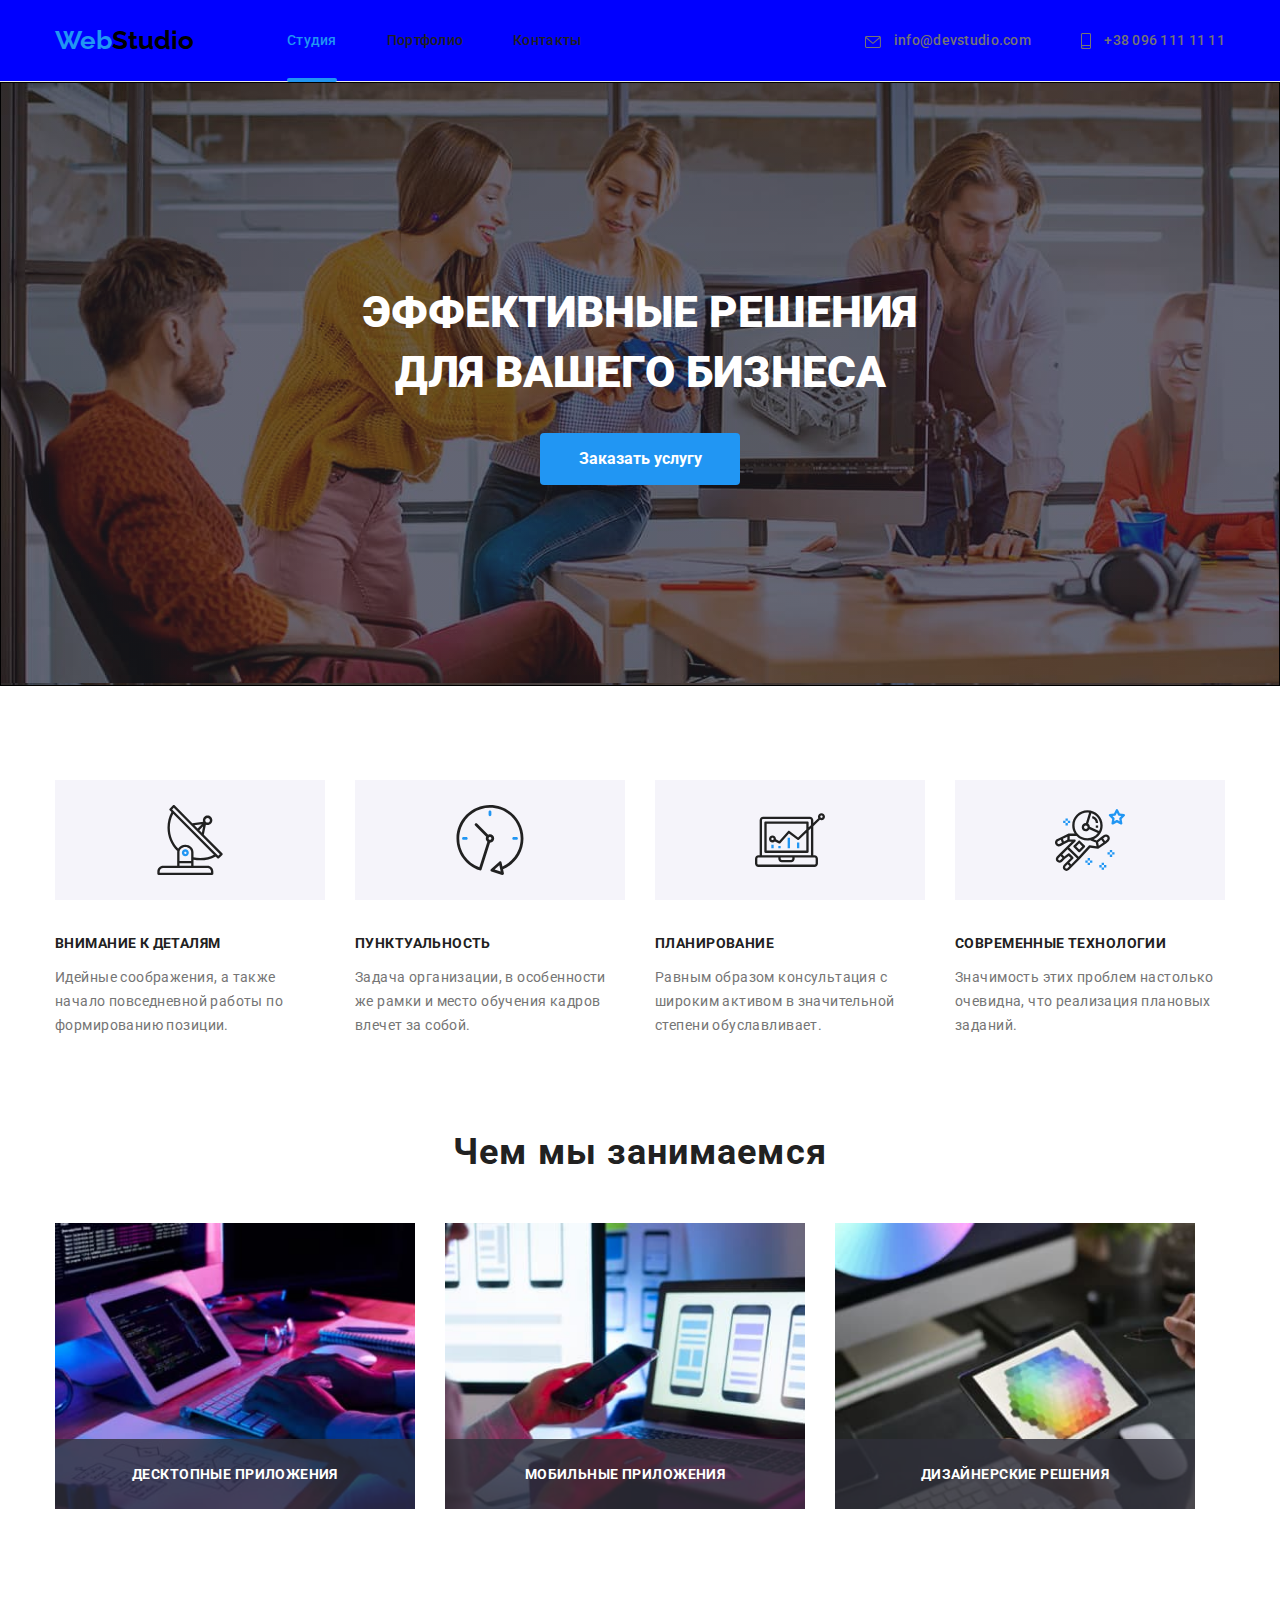
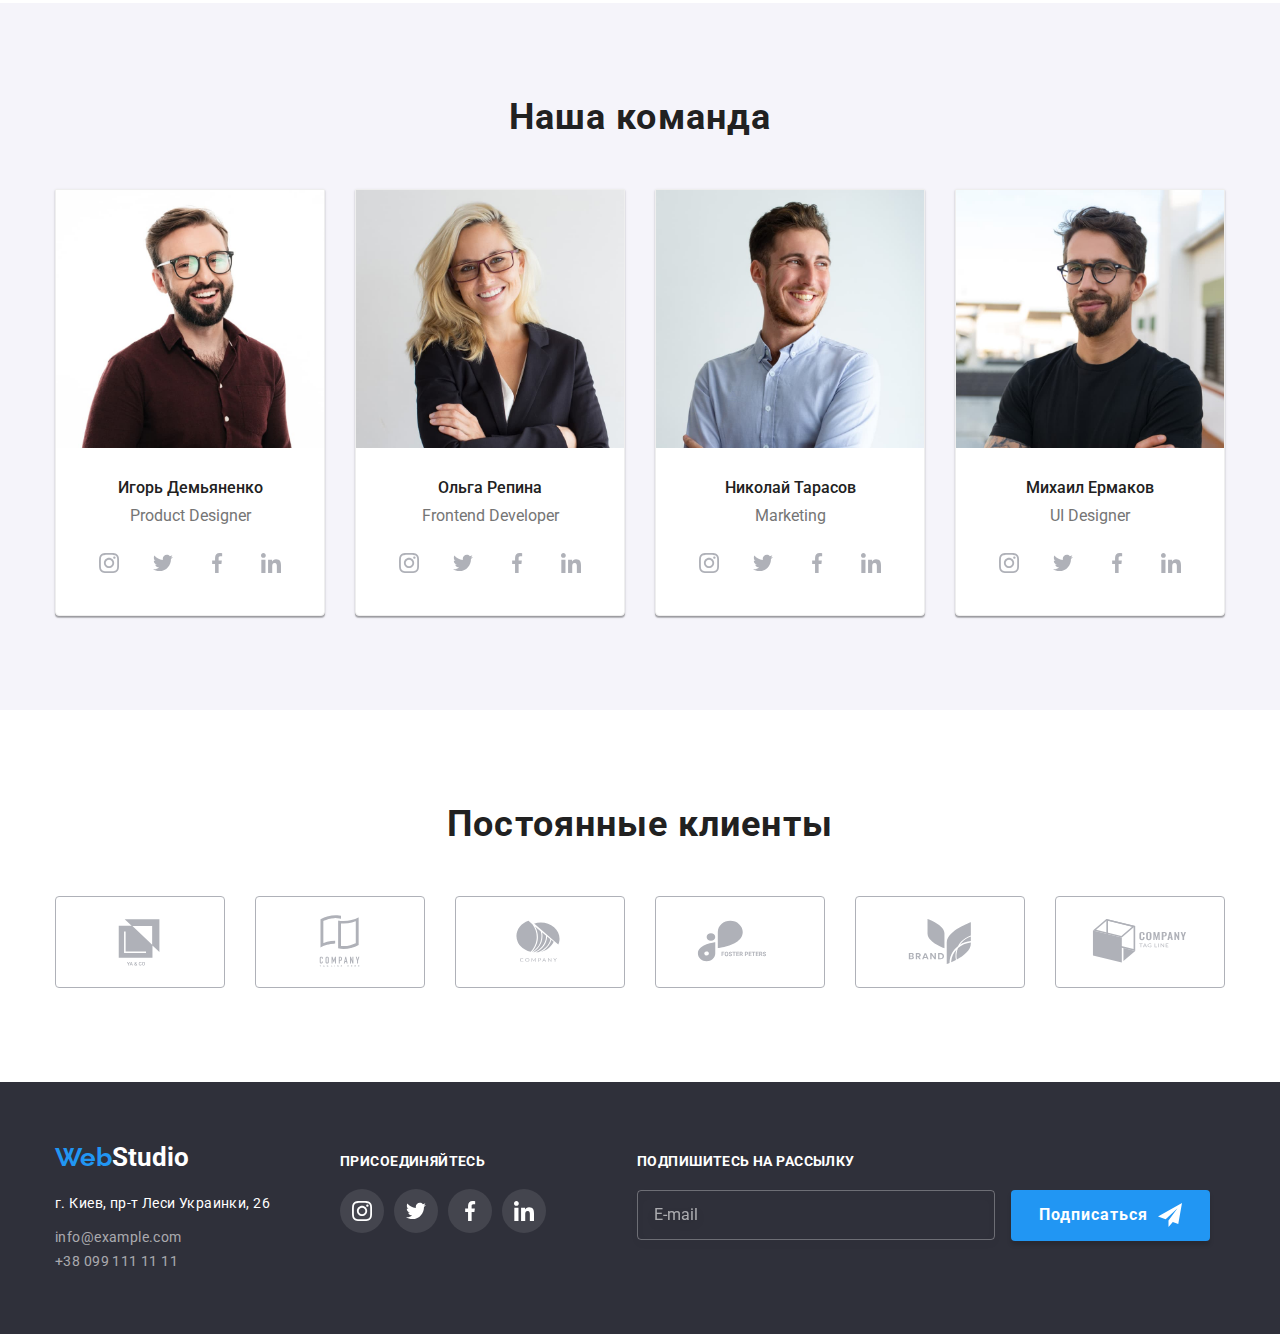
==== index.html @ 4650ae5f "hw7" ====
<!DOCTYPE html>
<html lang="ru">
<head>
    <link rel="stylesheet" href="https://cdnjs.cloudflare.com/ajax/libs/modern-normalize/1.1.0/modern-normalize.min.css"> 
    <meta charset="UTF-8">
    <meta http-equiv="X-UA-Compatible" content="IE=edge">
    <meta name="viewport" content="width=device-width, initial-scale=1.0">
    <title>WebStudio</title>
    <link rel="preconnect" href="https://fonts.googleapis.com">
    <link rel="preconnect" href="https://fonts.gstatic.com" crossorigin>
    <link href="https://fonts.googleapis.com/css2?family=Raleway:wght@700&family=Roboto:wght@400;500;700;900&display=swap"
        rel="stylesheet">
    <link rel="stylesheet" href="./scc/style.css">
    <link rel="stylesheet" href="./css/main.min.css">
</head>

<body class="page">
     

    <!--Company info section-->
  
    <header class="header">
        <div class="container">
            <nav class="header-nav">
        <a href="./" class="site-logo link"><span class="logo-blue link">Web</span>Studio</a>
        <ul class="site-nav list">
            <li class="nav-item"><a href="./index.html" class="site-nav-link link current">Студия</a></li>
            <li class="nav-item"><a href="./portfolio.html" class="site-nav-link link">Портфолио</a></li>
            <li class="nav-item"><a href="" class="site-nav-link link">Контакты</a></li>
        </ul>
        </nav>
        <ul class="contact-nav list">
            <li class="contact-item">
               <a href="mailto:info@devstudio.com" class="contact-nav-item link">
                     <svg class="contact-icon" width="16" height="12">
                        <use href="./image/sprite.svg#icon-envelope"></use>
                     </svg>
            info@devstudio.com
              </a>
            </li>
            <li class="contact-item">
                <a href="+380961111111" class="contact-nav-item link">
                     <svg class="contact-icon" width="10" height="16">
                        <use href="./image/sprite.svg#icon-smartphone"></use>
                     </svg>
                    +38 096 111 11 11</a>
            </li>
        </ul>
        </div>
    </header>
  
   
    <!--Main section-->
<main>
    <!--Hero-->
    <section  class="hero">
        <div class="container">
        <h1  class="hero-title">Эффективные решения<br> для вашего бизнеса</h1>
        <button type="button" class="button" data-modal-open>Заказать услугу</button>
        </div>
    </section>


    <!--Our Benefits-->
    <section class="benefits">
        <div class="container">
        <ul class="benefits-title list"> 
            <li class="list-item">
                <div class="icon-box">
                <svg class="benefits-icon" width="70" height="70">
                    <use href="./image/sprite.svg#icon-antenna"></use>
                </svg>
                </div> 
            <h3 class="benefits-title-list">Внимание к деталям</h3>
            <p class="benefits-content">Идейные соображения, а также начало повседневной работы по формированию позиции.</p>
            </li>
            <li class="list-item">
                <div class="icon-box">
                <svg class="benefits-icon" width="70" height="70">
                    <use href="./image/sprite.svg#icon-clock"></use>
                </svg>
                </div>
            <h3 class="benefits-title-list">Пунктуальность</h3>
            <p class="benefits-content">Задача организации, в особенности же рамки и место обучения кадров влечет за собой.</p>
        </li>
        <li class="list-item">
            <div class="icon-box">
            <svg class="benefits-icon" width="70" height="70">
                <use href="./image/sprite.svg#icon-diagram"></use>
            </svg>
            </div>
            <h3 class="benefits-title-list">Планирование</h3>
            <p class="benefits-content">Равным образом консультация с широким активом в значительной степени обуславливает.</p>
        </li>
        <li class="list-item">
            <div class="icon-box">
            <svg class="benefits-icon" width="70" height="70">
                <use href="./image/sprite.svg#icon-astronaut"></use>
            </svg>
            </div>
            <h3 class="benefits-title-list">Современные технологии</h3>
            <p class="benefits-content">Значимость этих проблем настолько очевидна, что реализация плановых заданий.</p>
        </li>
        </ul>
        </div>
    </section>
    


        <!--What we do-->
        <section class="our-work section">
            <div class="container">
        <h2 class="title">Чем мы занимаемся</h2>
        <ul class="work-image list" >
            <li class="work-item"><img src="./image/box1.jpg" alt="Работа с компьютером" width="370" class="section-title">
            <div class="work-title">
                <p class="work-text">Десктопные приложения</p>
            </div>
            </li>
            <li class="work-item"><img src="./image/box2.jpg" alt="Работа с телефоном" width="370" class="section-title">
            <div class="work-title">
                <p class="work-text">Мобильные приложения</p>
            </div>
            </li>
            <li class="work-item"><img src="./image/box3.jpg" alt="Работа с планшетом" width="370" class="section-title">
            <div class="work-title">
                <p class="work-text">Дизайнерские решения</p>
            </div>
            </li>
        </ul>
        </div>
    </section>

    <!--Our team-->
    <section class="team section">
        <div class="container">
        <h2 class="title">Наша команда</h2>
        <ul class="team list">
            <li class="team-item">
            <img src="./image/team1.jpg" alt="Сотрудник 1" width="270">
            <div class="team-name">
            <h3 class="team-title">Игорь Демьяненко</h3>
            <p class="title-eng" lang="en">Product Designer</p>
            <ul class="team-socials socials-list list">
                <li class="socials-item">
                    <a href="" class="socials-link link">
                        <svg class="socials-icon" width="20" height="20">
                            <use href="./image/sprite.svg#icon-instagram"></use>
                        </svg>
                    </a>
                </li>
                <li class="socials-item">
                    <a href="" class="socials-link link">
                        <svg class="socials-icon" width="20" height="20">
                            <use href="./image/sprite.svg#icon-twitter"></use>
                        </svg>
                    </a>
                </li>
                <li class="socials-item">
                    <a href="" class="socials-link">
                        <svg class="socials-icon" width="20" height="20">
                            <use href="./image/sprite.svg#icon-facebook"></use>
                        </svg>
                    </a>
                </li>
                <li class="socials-item">
                    <a href="" class="socials-link">
                        <svg class="socials-icon" width="20" height="20">
                            <use href="./image/sprite.svg#icon-linkedin"></use>
                        </svg>
                    </a>
                </li>
            </ul>
            </div>
            </li>
            <li class="team-item">
                <img src="./image/team2.jpg" alt="Сотрудник 2" width="270">
                <div class="team-name">
                <h3 class="team-title">Ольга Репина</h3>
                <p class="title-eng" lang="en">Frontend Developer</p>
               <ul class="team-socials socials-list list">
                   <li class="socials-item">
                       <a href="" class="socials-link">
                    <svg class="socials-icon" width="20" height="20">
                        <use href="./image/sprite.svg#icon-instagram"></use>
                    </svg>
                    </a>
                   </li>
                <li class="socials-item">
                    <a href="" class="socials-link">
                        <svg class="socials-icon" width="20" height="20">
                            <use href="./image/sprite.svg#icon-twitter"></use>
                        </svg>
                    </a>
                </li>
                <li class="socials-item">
                    <a href="" class="socials-link">
                        <svg class="socials-icon" width="20" height="20">
                            <use href="./image/sprite.svg#icon-facebook"></use>
                        </svg>
                    </a>
                </li>
                <li class="socials-item">
                    <a href="" class="socials-link">
                        <svg class="socials-icon" width="20" height="20">
                            <use href="./image/sprite.svg#icon-linkedin"></use>
                        </svg>
                    </a>
                </li>
            </ul>
             </div>
            </li>
            <li class="team-item">
                <img src="./image/team3.jpg" alt="Сотрудник 3" width="270">
                <div class="team-name">
                <h3 class="team-title">Николай Тарасов</h3>
                <p class="title-eng" lang="en">Marketing</p>
                <ul class="team-socials socials-list list">
                    <li class="socials-item">
                        <a href="" class="socials-link link">
                            <svg class="socials-icon" width="20" height="20">
                                <use href="./image/sprite.svg#icon-instagram"></use>
                            </svg>
                        </a>
                    </li>
                    <li class="socials-item">
                        <a href="" class="socials-link link">
                            <svg class="socials-icon" width="20" height="20">
                                <use href="./image/sprite.svg#icon-twitter"></use>
                            </svg>
                        </a>
                    </li>
                    <li class="socials-item">
                        <a href="" class="socials-link link">
                            <svg class="socials-icon" width="20" height="20">
                                <use href="./image/sprite.svg#icon-facebook"></use>
                            </svg>
                        </a>
                    </li>
                    <li class="socials-item">
                        <a href="" class="socials-link link">
                            <svg class="socials-icon" width="20" height="20">
                                <use href="./image/sprite.svg#icon-linkedin"></use>
                            </svg>
                        </a>
                    </li>
                </ul>
                </div>
            </li>
            <li class="team-item">
                <img src="./image/team4.jpg" alt="Сотрудник 4" width="270">
                <div class="team-name">
                <h3 class="team-title">Михаил Ермаков</h3>
                <p class="title-eng" lang="en">UI Designer</p>
                <ul class="team-socials socials-list list">
                    <li class="socials-item">
                        <a href="" class="socials-link link">
                            <svg class="socials-icon" width="20" height="20">
                                <use href="./image/sprite.svg#icon-instagram"></use>
                            </svg>
                        </a>
                    </li>
                    <li class="socials-item">
                        <a href="" class="socials-link link">
                            <svg class="socials-icon" width="20" height="20">
                                <use href="./image/sprite.svg#icon-twitter"></use>
                            </svg>
                        </a>
                    </li>
                    <li class="socials-item">
                        <a href="" class="socials-link link">
                            <svg class="socials-icon" width="20" height="20">
                                <use href="./image/sprite.svg#icon-facebook"></use>
                            </svg>
                        </a>
                    </li>
                    <li class="socials-item">
                        <a href="" class="socials-link link">
                            <svg class="socials-icon" width="20" height="20">
                                <use href="./image/sprite.svg#icon-linkedin"></use>
                            </svg>
                        </a>
                    </li>
                </ul>
                </div>
            </li>
        </ul>
        </div>
    </section>
</main>

<!--Our Clients-->
<section class="client section">
<div class="container">
<h2 class="title">Постоянные клиенты</h2>
<ul class="client-list list">
    <li class="client-list-item">
        <a href="" class="client-link link">
            <svg class="client-icon" width="106" height="60">
                <use href="./image/sprite.svg#icon-client1"></use>
            </svg>
        </a>
    </li>
    <li class="client-list-item">
        <a href="" class="client-link link">
            <svg class="client-icon" width="106" height="60">
                <use href="./image/sprite.svg#icon-client2"></use>
            </svg>
        </a>
    </li>
    <li class="client-list-item">
        <a href="" class="client-link link">
            <svg class="client-icon" width="106" height="60">
                <use href="./image/sprite.svg#icon-client3"></use>
            </svg>
        </a>
    </li>
    <li class="client-list-item">
        <a href="" class="client-link link">
            <svg class="client-icon" width="106" height="60">
                <use href="./image/sprite.svg#icon-client4"></use>
            </svg>
        </a>
    </li>
    <li class="client-list-item">
        <a href="" class="client-link link">
            <svg class="client-icon" width="106" height="60">
                <use href="./image/sprite.svg#icon-client5"></use>
            </svg>
        </a>
    </li>
    <li class="client-list-item">
        <a href="" class="client-link link">
            <svg class="client-icon" width="106" height="60">
                <use href="./image/sprite.svg#icon-client6"></use>
            </svg>
        </a>
    </li>

</ul>
</div>
</section>

<!--Footer-->
    <footer class="footer section">
        <!--Company Contacts-->
        <div class="container footer-container">
            <div class="footer-contact">
           <a href="./index.html" class="footer-logo link"><span class="logo-blue">Web</span>Studio</a>
           <address>
                <a href="https://goo.gl/maps/cJGYPFcAXHMfUzg28" target="_blank" rel="noopener noreferrer"
                    class="address-map link">г. Киев, пр-т Леси Украинки, 26</a>
                <ul class="address list">
                    <li class="footer-mail"><a href="mailto:info@example.com"
                            class="address-link-mail link">info@example.com</a>
                    </li>
                    <li class="footer-tel"><a href="+380991111111" class="address-link-tel link">+38 099 111 11 11</a>
                    </li>
                </ul>
            </address>
        </div>
        <div class="footer-socials-box">
            <h2 class="footer-socials-title">присоединяйтесь</h2>
            <ul class="footer-socials  list">
                <li class="footer-socials-item">
                    <a href="" class="footer-socials-link link">
                        <svg class="footer-socials-icon" width="20" height="20">
                            <use href="./image/sprite.svg#icon-instagram"></use>
                        </svg>
                    </a>
                </li>
                <li class="footer-socials-item">
                    <a href="" class="footer-socials-link link">
                        <svg class="footer-socials-icon" width="20" height="20">
                            <use href="./image/sprite.svg#icon-twitter"></use>
                        </svg>
                    </a>
                </li>
                <li class="footer-socials-item">
                    <a href="" class="footer-socials-link link">
                        <svg class="footer-socials-icon" width="20" height="20">
                            <use href="./image/sprite.svg#icon-facebook"></use>
                        </svg>
                    </a>
                </li>
                <li class="footer-socials-item">
                    <a href="" class="footer-socials-link link">
                        <svg class="footer-socials-icon" width="20" height="20">
                            <use href="./image/sprite.svg#icon-linkedin"></use>
                        </svg>
                    </a>
                </li>
            </ul>
            </div>
            <div class="subscribe">
                <label class="subscribe-title" for="name">Подпишитесь на рассылку</label>
                <form class="subscribe-form">
                    <input class="subscribe-input" type="email" name="email" id="name" placeholder="E-mail" />
            
                    <button class="subscribe-button" type="submit">Подписаться
                        <svg class="subscribe-icon" width="24" height="24">
                            <use href="./image/sprite.svg#icon-send"></use>
                        </svg>
                    </button>
                </form>
            </div>
        </div>
    
    </footer>
    <div class="backdrop is-hidden" data-modal>
        <div class="modal">
            <button type="button" class="data-modal-close" data-modal-close>
                <svg class="modal-close-icon" width="18" height="18">
                    <use href="./image/sprite.svg#icon-close-black-1"></use>
                </svg>
            </button>
            <form action="#" class="modal-form">
                <b class="modal-title">Оставьте свои данные, мы вам перезвоним</b>
            
                <div class="modal-form-field">
                    <label for="input-name" class="modal-form-label">Имя</label>
                    <span class="input-wrap">
                        <input type="text" id="input-name" class="modal-form-input" name="modal-name">
                        <svg class="modal-form-icon" width="18" height="18">
                            <use href="./image/sprite.svg#icon-name"></use>
                        </svg>
                    </span>
                </div>
            
                <div class="modal-form-field">
                    <label for="input-name" class="modal-form-label">Телефон</label>
                    <span class="input-wrap">
                        <input type="text" id="input-tel" class="modal-form-input" name="modal-tel">
                        <svg class="modal-form-icon" width="18" height="18">
                            <use href="./image/sprite.svg#icon-tel"></use>
                        </svg>
                    </span>
                </div>
            
                <div class="modal-form-field">
                    <label for="input-name" class="modal-form-label">Почта</label>
                    <span class="input-wrap">
                        <input type="text" id="input-mail" class="modal-form-input" name="modal-mail">
                        <svg class="modal-form-icon" width="18" height="18">
                            <use href="./image/sprite.svg#icon-mail"></use>
                        </svg>
                    </span>
                </div>
            
                <div class="modal-form-field">
                    <label for="comment" class="modal-form-label">Комментарий</label>
                    <textarea name="modal-comment" id="comment" placeholder="Введите текст" class="modal-comment"></textarea>
                </div>
            
                <div class="modal-form-field">
                    <input type="checkbox" id="check" name="policy" class=" visually-hidden checkbox">
                    <label for="check" class="check-label">
                        <span class="check-icon">
                            <svg class="" width="11" height="8">
                                <use href="./image/sprite.svg#icon-check"></use>
                            </svg>
                        </span>Соглашаюсь с рассылкой и принимаю <a href="" class="check-color">Условия договора</a></label>
                </div>
            
                <button type="submit" class="btn form-btn">Отправить</button>
            
            </form>
        </div>
    </div>
<script src="./js/modal.js"></script>
</body>
</html>
---- scc/style.css ----
:root {
  --primary-text-color: #757575;
  --title-text-color: #212121;
  --accent-color: #2196f3;
  --primary-white-color: #ffff;
  --primary-bg-color: #f5f4fa;
}

p,
h1,
h2,
h3,
h4,
h5,
h6 {
  margin-top: 0;
  margin-bottom: 0;
}

ul {
  margin-top: 0;
  margin-bottom: 0;
  padding-left: 0;
}
body {
  font-family: "Roboto", sans-serif;
  color: #dbd1d1;
}

.list {
  padding: 0;
  margin-top: 0;
  margin-bottom: 0;
  list-style: none;
}

.link {
  text-decoration: none;
}

.page {
  color: var(--primary-text-color);
}

.section {
  padding-top: 94px;
  padding-bottom: 94px;
}
.title {
  margin-top: 0;
  margin-bottom: 50px;
  font-weight: 700;
  font-size: 36px;
  line-height: 1, 66;
  text-align: center;
  letter-spacing: 0.03em;
  color: var(--title-text-color);
}
.container {
  margin: 0 auto;
  width: 1200px;
  padding-left: 15px;
  padding-right: 15px;
}
img {
  display: block;
  max-width: 100%;
}
/*-----------Header---------- */
.header {
  background-color: rgba(255, 255, 255, 1);
  border-bottom: 1px solid #ececec;
}

.header .container {
  display: flex;
}

.header-nav {
  display: flex;
  align-items: center;
}

.site-nav {
  display: flex;
}

.site-logo {
  margin-right: 93px;
}

.site-logo {
  color: #000000;
  font-family: Raleway;
  font-weight: 700;
  font-size: 26px;
  line-height: 1.19;
}

.logo-blue {
  color: var(--accent-color);
  font-family: Raleway;
  font-weight: 700;
  font-size: 26px;
  line-height: 1.19;
}

.site-nav-link {
  font-weight: 500;
  font-size: 14px;
  line-height: 1.19;
  letter-spacing: 0.02em;
  display: block;
  padding-top: 32px;
  padding-bottom: 32px;
  color: var(--title-text-color);
  transition: color 250ms cubic-bezier(0.4, 0, 0.2, 1);
}

.site-nav .site-nav-link:hover,
.site-nav .site-nav-link:focus {
  color: var(--accent-color);
}

.nav-item:last-child {
  margin: 0;
}
.nav-item {
  position: relative;
  margin-right: 50px;
}

.current {
  color: var(--accent-color);
}

.nav-item .current::after {
  content: "";
  position: absolute;
  display: flex;
  justify-content: center;
  bottom: -1px;
  left: 0px;
  width: 100%;
  height: 4px;
  background-color: var(--accent-color);
  border-radius: 2px;
}

.contact-item {
  margin-right: 50px;
}
.contact-nav .contact-item:last-child {
  margin: 0;
}
.contact-nav {
  margin-left: auto;
  display: flex;
}
.contact-nav-item {
  display: block;
  padding-top: 32px;
  padding-bottom: 32px;
  margin: 0;
  font-weight: 500;
  font-size: 14px;
  line-height: 1.19;
  letter-spacing: 0.02em;
  color: var(--primary-text-color);
  transition: color 250ms cubic-bezier(0.4, 0, 0.2, 1);
}
.contact-nav :hover,
.contact-nav :focus {
  color: var(--accent-color);
}
.contact-nav {
  display: flex;
  align-items: center;
  transition: color var(--time-aniamtion) var(--cubic-bezier);
}

.contact-nav-item:hover .contact-icon,
.contact-nav-item:focus .contact-icon {
  fill: var(--accent-color);
}
.contact-icon {
  vertical-align: middle;
  margin-right: 10px;
  fill: var(--primary-text-color);
  transition: fill 250ms cubic-bezier(0.4, 0, 0.2, 1);
}

/*-------------------Main--------- */
.hero {
  max-width: 1600px;
  padding-bottom: 200px;
  padding-top: 200px;
  background-repeat: no-repeat;
  background-position: center;
  background: #c4c4c4;
  border: 1px solid #000000;
  margin: auto;
  text-align: center;
  background-image: linear-gradient(
      rgba(47, 48, 58, 0.4),
      rgba(47, 48, 58, 0.4)
    ),
    url("../image/herobackground.jpg");
}

.hero-title {
  margin-bottom: 30px;
  font-weight: 900;
  font-size: 44px;
  text-transform: uppercase;
  line-height: 1.36;
  color: #ffff;
}

/* Modal window */
.backdrop {
  position: fixed;
  top: 0;
  left: 0;
  width: 100vw;
  height: 100vh;
  background-color: rgba(0, 0, 0, 0.2);
}

.backdrop.is-hidden {
  visibility: hidden;
  pointer-events: none;
  opacity: 0;
}

.backdrop.is-hidden .modal {
  transform: scale(0.8) translate(-50%, -50%);
}

.backdrop {
  position: fixed;
  height: 100vh;
  width: 100vw;
  background-color: rgba(23, 26, 36, 0.2);
  top: 0;
  transition: opacity 800ms, visibility 800ms;
}

.modal {
  position: absolute;
  width: 520px;
  min-height: 580px;
  background-color: #ffffff;
  border-radius: 5px;
  left: 50%;
  top: 50%;
  transform: translate(-50%, -50%);
  padding: 40px;
}
.data-modal-close {
  width: 30px;
  height: 30px;
  border: 1px solid rgba(0, 0, 0, 0.1);
  background-color: unset;
  cursor: pointer;
  border-radius: 50%;
  position: absolute;
  right: 8px;
  top: 8px;

  position: absolute;
  right: 8px;
  top: 8px;

  display: flex;
  align-items: center;
  justify-content: center;

  transition: fill 250ms cubic-bezier(0.4, 0, 0.2, 1);
}

.data-modal-close:hover,
.data-modal-close:focus {
  border-color: var(--accent-color);
  outline: none;
}

.modal-close-icon:hover,
.modal-close-icon:focus {
  fill: var(--accent-color);
}

.button {
  align-items: center;
  border: 1px solid transparent;
  text-align: center;
  min-width: 200px;
  padding: 10px 32px;
  border-radius: 4px;
  font-weight: 700;
  font-size: 16px;
  line-height: 1.87;
  background-color: var(--accent-color);
  color: #ffffff;
  transition: background-color 250ms cubic-bezier(0.4, 0, 0.2, 1);
}

.button:hover,
.button:focus {
  background-color: #188ce8;
}

.icon-box {
  width: 100%;
  height: 100%;
  display: flex;
  justify-content: center;
  align-items: center;
  height: 120px;
  width: 270px;
  margin-bottom: 30px;
  background-color: var(--primary-bg-color);
}
.modal-title {
  font-size: 20px;
  text-align: center;
  color: var(--title-text-color);
  display: block;
  margin-bottom: 20px;
}
.backdrop.is-hidden {
  opacity: 0;
  visibility: hidden;
  pointer-events: none;
}

.modal-title {
  font-size: 20px;
  text-align: center;
  color: var(--title-text-color);
  display: block;
  margin-bottom: 20px;
}

.modal-form-field {
  margin-bottom: 15px;
  cursor: pointer;
}

.modal-form-label {
  font-size: 12px;
  color: var(--primary-text-color);
  display: block;
  margin-bottom: 4px;
}

.input-wrap {
  display: flex;
  justify-content: center;
  position: relative;
}

.modal-form-input {
  width: 100%;
  height: 40px;
  border: 1px solid rgba(33, 33, 33, 0.2);
  border-radius: 4px;
  padding-left: 40px;
  cursor: pointer;
}

.modal-form-icon {
  position: absolute;
  left: 12px;
  top: 50%;
  transform: translateY(-50%);
}

.modal-form-input:hover,
.modal-form-input:focus {
  border-color: var(--accent-color);
  outline: none;
}

.modal-form-input:hover + .modal-form-icon,
.modal-form-input:focus + .modal-form-icon {
  fill: var(--accent-color);
}

.modal-comment {
  width: 100%;
  height: 120px;
  border: 1px solid rgba(33, 33, 33, 0.2);
  border-radius: 4px;
  padding-left: 16px;
  padding-top: 12px;
  resize: none;
  cursor: pointer;
}

.modal-comment::placeholder {
  font-size: 12px;
}

.modal-comment:hover,
.modal-comment:focus {
  border-color: var(--accent-color);
  outline: none;
}

.check-label {
  font-size: 14px;
  line-height: 1.71;
  letter-spacing: 0.03em;
  display: flex;
  align-items: center;
}

.check-color {
  margin-left: 5px;
  color: var(--accent-color);
}

.check-icon {
  width: 15px;
  height: 15px;
  border: 2px solid #000000;
  border-radius: 2px;
  margin-right: 5px;
  display: flex;
  justify-content: center;
  align-items: center;
  transition: border-color 250ms cubic-bezier(0.4, 0, 0.2, 1);
}

.checkbox:checked + .check-label > .check-icon {
  background: var(--accent-color);
  border: transparent;
}
/* .checkbox {
  visibility: hidden;
} */
.visually-hidden {
  position: absolute;
  width: 1px;
  height: 1px;
  margin: -1px;
  padding: 0;
  overflow: hidden;
  border: 0;
}
.form-btn {
  font-weight: 400;
  font-size: 16px;
  height: 50px;
  text-align: center;
  letter-spacing: 0.06em;
  cursor: pointer;
  border: 0;
  padding: 10px 55px;
  color: #ffffff;
  background: #188ce8;
  box-shadow: 0px 4px 4px rgba(0, 0, 0, 0.15);
  border-radius: 4px;

  transition: border-color 250ms cubic-bezier(0.4, 0, 0.2, 1);
}

.form-btn {
  margin: 0 auto;
  display: block;
}

.benefits {
  padding-top: 94px;
}
.benefits-title {
  display: flex;
  justify-content: space-between;
  padding-left: 0;
}
.list-item {
  margin-right: 30px;
  width: 270px;
}

.benefits-title-list {
  padding-top: 0;
  margin-bottom: 10px;
  font-weight: bold;
  font-size: 14px;
  line-height: 1.9;
  letter-spacing: 0.03em;
  text-transform: uppercase;
  color: var(--title-text-color);
}

.list-item:last-child {
  margin-right: 0;
}

.benefits-content {
  font-size: 14px;
  line-height: 1.7;
  letter-spacing: 0.03em;
  color: var(--primary-text-color);
}

/*----- Our work------- */
.our-work {
  margin-top: 0;
}
.work-image {
  display: flex;
}
.work-item {
  position: relative;
  width: 370px;
  margin-right: 30px;
}
.work-image .item:last-child {
  margin-right: 0;
}
.work-title {
  position: absolute;
  display: flex;
  justify-content: center;
  align-items: center;
  bottom: 0;
  width: 100%;
  height: 70px;
  background: rgba(47, 48, 58, 0.8);
}

.work-text {
  font-weight: bold;
  font-size: 14px;
  line-height: 16px;
  text-align: center;
  letter-spacing: 0.03em;
  text-transform: uppercase;

  color: #ffffff;
}

/* --------Our Team----------- */
.work-title::after {
  display: flex;
  justify-content: center;
}
.team {
  background-color: #f5f4fa;
}
.team-name {
  padding-top: 30px;
  padding-bottom: 30px;
}
.team-title {
  margin-bottom: 10px;
  text-align: center;
  font-weight: 500;
  font-size: 16px;
  line-height: 1.19;
  color: var(--title-text-color);
}

.title-eng {
  text-align: center;
  margin-bottom: 16px;
}

.team {
  display: flex;
}

.team-item {
  width: 270px;
  margin-right: 30px;
  border: 1px solid #eeeeee;
  background-color: #ffffff;
  border-bottom-left-radius: 4px;
  border-bottom-right-radius: 4px;
  box-shadow: 0px 1px 3px rgba(0, 0, 0, 0.12), 0px 1px 1px rgba(0, 0, 0, 0.14),
    0px 2px 1px rgba(0, 0, 0, 0.2);
}
/* .team .team-item {
  flex-basis: calc(100% / 4-30px);
  margin-right: 30px; */

.team .team-item:last-child {
  margin-right: 0;
}

.socials-item {
  margin-right: 10px;
}
.socials-item:last-child {
  margin-right: 0;
}

.socials-item {
  width: 44px;
  height: 44px;
}
.socials-list {
  display: flex;
  justify-content: center;
}

.socials-link {
  width: 100%;
  height: 100%;
  display: flex;
  align-items: center;
  justify-content: center;
  border-radius: 50%;
  background-color: #ffffff;
  transition: background-color 250ms cubic-bezier(0.4, 0, 0.2, 1);
}
.socials-link:hover,
.socials-link:focus {
  background-color: var(--accent-color);
}
.socials-link:hover .socials-icon,
.socials-link:focus .socials-icon {
  fill: #ffffff;
}
.socials-icon {
  fill: #afb1b8;
  transition: fill 250ms cubic-bezier(0.4, 0, 0.2, 1);
}

/* Our Clients */

.client-list {
  display: flex;
  justify-content: center;
}
.client-list-item {
  border: 1px solid #afb1b8;
  border-radius: 4px;
  width: 170px;
  height: 92px;
  margin-right: 30px;
  transition: border-color 250ms cubic-bezier(0.4, 0, 0.2, 1);
}
.client-link {
  width: 100%;
  height: 100%;
  display: flex;
  align-items: center;
  justify-content: center;
  /* transition: color 250ms cubic-bezier(0.4, 0, 0.2, 1); */
}

.client-list-item:last-child {
  margin-right: 0;
}

.client-icon {
  fill: #afb1b8;
  transition: fill 250ms cubic-bezier(0.4, 0, 0.2, 1);
}
.client-list-item:hover,
.client-list-item:focus {
  border-color: var(--accent-color);
}
.client-link:hover,
.client-link:focus {
  color: var(--title-text-color);
}
.client-link:hover .client-icon,
.client-link:focus .client-icon {
  fill: var(--accent-color);
}

/* Footer */
.footer {
  background-color: #2f303a;
  padding-top: 60px;
  padding-bottom: 60px;
}

.footer-logo {
  display: block;
  margin-bottom: 20px;
  font-weight: bold;
  font-size: 26px;
  line-height: 1.19;
  color: #ffffff;
}
.address-map {
  display: block;
  margin-bottom: 10px;
  font-size: 14px;
  line-height: 1.71;
  font-style: normal;
  color: #ffffff;
  letter-spacing: 0.03em;
}
/* .adrress {
  display: block;
} */

.address-link-mail {
  margin-bottom: 10px;
  font-size: 14px;
  line-height: 1.71;
  font-style: normal;
  color: rgba(255, 255, 255, 0.6);
  transition: color 250ms cubic-bezier(0.4, 0, 0.2, 1);
  letter-spacing: 0.03em;
}
.address-link-tel {
  font-size: 14px;
  line-height: 1.71;
  font-style: normal;
  color: rgba(255, 255, 255, 0.6);
  transition: color 250ms cubic-bezier(0.4, 0, 0.2, 1);
  letter-spacing: 0.03em;
}

.address-link-tel .address-link-mail:hover,
.address-link-tel .adress-link-mail:focus {
  color: var(--accent-color);
}

.footer-container {
  display: flex;
  align-items: baseline;
}

.footer-contact {
  margin-right: 70px;
}
.footer-socials-box {
  margin-right: 91px;
}
.footer-socials-title {
  margin-bottom: 20px;
  font-weight: bold;
  font-size: 14px;
  line-height: 16px;
  letter-spacing: 0.03em;
  text-transform: uppercase;
  color: #ffffff;
}
.footer-socials-item {
  width: 44px;
  height: 44px;
}
.footer-socials-item {
  margin-right: 10px;
}
.footer-socials-item:last-child {
  margin-right: 0;
}
.footer-socials {
  display: flex;
}
.footer-socials-link {
  width: 100%;
  height: 100%;
  display: flex;
  align-items: center;
  justify-content: center;
  border-radius: 50%;
  background-color: rgba(255, 255, 255, 0.1);
  transition: background-color 250ms cubic-bezier(0.4, 0, 0.2, 1);
}
.footer-socials-link:hover,
.footer-socials-link:focus {
  background-color: var(--accent-color);
}
.footer-socials-link:hover .footer-socials-icon,
.footer-socials-link:focus .footer-socials-icon {
  fill: #ffffff;
}
.footer-socials-icon {
  fill: #ffffff;
  transition: fill 250ms cubic-bezier(0.4, 0, 0.2, 1);
}
.subscribe-title {
  font-weight: 700;
  font-size: 14px;
  line-height: 1.14;
  letter-spacing: 0.03em;
  text-transform: uppercase;
  color: #ffffff;
}

.subscribe-form {
  margin-top: 20px;
}

.subscribe-input {
  width: 358px;
  height: 50px;
  color: var(--accent-color);
  border: 1px solid rgba(255, 255, 255, 0.3);
  background-color: transparent;
  filter: drop-shadow(0px 4px 4px rgba(0, 0, 0, 0.15));
  border-radius: 4px;
  padding: 15px 16px;
  margin-right: 12px;
}

.subscribe-input::placeholder {
  font-weight: 400;
  font-size: 16px;
  line-height: 1.25;
  color: rgba(255, 255, 255, 0.6);
}

.subscribe-button {
  background-color: var(--accent-color);
  box-shadow: 0px 4px 4px rgba(0, 0, 0, 0.15);
  border-radius: 4px;
  padding: 10px 28px;
  font-family: "Roboto", sans-serif;
  font-weight: 700;
  font-size: 16px;
  line-height: 1.88;
  text-align: center;
  letter-spacing: 0.06em;
  color: #ffffff;
  cursor: pointer;
  display: inline-flex;
  justify-content: center;
  align-items: center;
  transition: background-color 250ms cubic-bezier(0.4, 0, 0.2, 1);
  border: 0;
}

.subscribe-button:hover,
.subscribe-button:focus {
  background-color: #188ce8;
}

.subscribe-icon {
  margin-left: 10px;
  fill: #ffffff;
}

/* -----Portfolio------ */
.portfolio-container {
  width: 1200px;
  padding-left: 15px;
  padding-right: 15px;
  margin-left: auto;
  margin-right: auto;
}

.button-list {
  display: flex;
  justify-content: center;
  margin-bottom: 50px;
}

.btn-item {
  margin-right: 8px;
}
.btn-item:last-child {
  margin-right: 0;
}
.button-item {
  font-weight: 500;
  font-size: 16px;
  line-height: 1.62;
  border-radius: 4px;

  background-color: #f5f4fa;
  border: 1px solid #eeeeee;
  color: var(--title-text-color);
  cursor: pointer;
  transition: color 250ms cubic-bezier(0.4, 0, 0.2, 1),
    background-color 250ms cubic-bezier(0.4, 0, 0.2, 1),
    box-shadow 250ms cubic-bezier(0.4, 0, 0.2, 1);
}

.button-item:hover,
.button-item:focus {
  color: #ffffff;
  background-color: var(--accent-color);
  box-shadow: 0px 3px 1px rgba(0, 0, 0, 0.1), 0px 1px 2px rgba(0, 0, 0, 0.08),
    0px 2px 2px rgba(0, 0, 0, 0.12);
}

.portfolio {
  margin: 0;
  padding: 0;
  list-style: none;

  display: flex;
  flex-wrap: wrap;
  margin-left: -30px;
  margin-top: -30px;
}

.portfolio-item {
  display: block;
  box-sizing: border-box;
  flex-basis: calc(100% / 3 - 30px);
  margin-left: 30px;
  margin-top: 30px;
}
.cards-thumb {
  position: relative;
  overflow: hidden;
}

.portfolio-link:hover .card-overlay,
.portfolio-link:focus .card-overlay {
  transform: translateY(0%);
}

.card-overlay {
  top: 0;
  left: 0;
  width: 100%;
  height: 100%;
  padding: 63px 24px;
  position: absolute;
  background-color: rgba(33, 150, 243, 0.9);

  font-size: 18px;
  line-height: 1.56;
  letter-spacing: 0.03em;
  color: #ffffff;
  /* overflow: auto; */
  transform: translateY(100%);
  transition: transform 250ms cubic-bezier(0.4, 0, 0.2, 1);
}

.portfolio-link {
  display: block;
  transition: box-shadow 250ms cubic-bezier(0.4, 0, 0.2, 1);
}

.portfolio-card {
  background-color: #ffffff;
  padding-left: 20px;
  padding-right: 20px;
  padding-top: 24px;
  padding-bottom: 24px;
  border-right: 1px solid #eeeeee;
  border-left: 1px solid #eeeeee;
  border-bottom: 1px solid #eeeeee;
}

.portfolio-link:hover,
.portfolio-link:focus {
  box-shadow: 0px 1px 1px rgba(0, 0, 0, 0.12), 0px 4px 4px rgba(0, 0, 0, 0.06),
    1px 4px 6px rgba(0, 0, 0, 0.16);
}

.portfolio-title {
  margin-bottom: 4px;
  font-weight: bold;
  font-size: 18px;
  line-height: 2;
  letter-spacing: 0.06em;
  color: var(--title-text-color);
}

.portfolio-text {
  color: var(--primary-text-color);
}
---- css/main.min.css ----
.header{background-color:blue}
/*# sourceMappingURL=main.min.css.map */
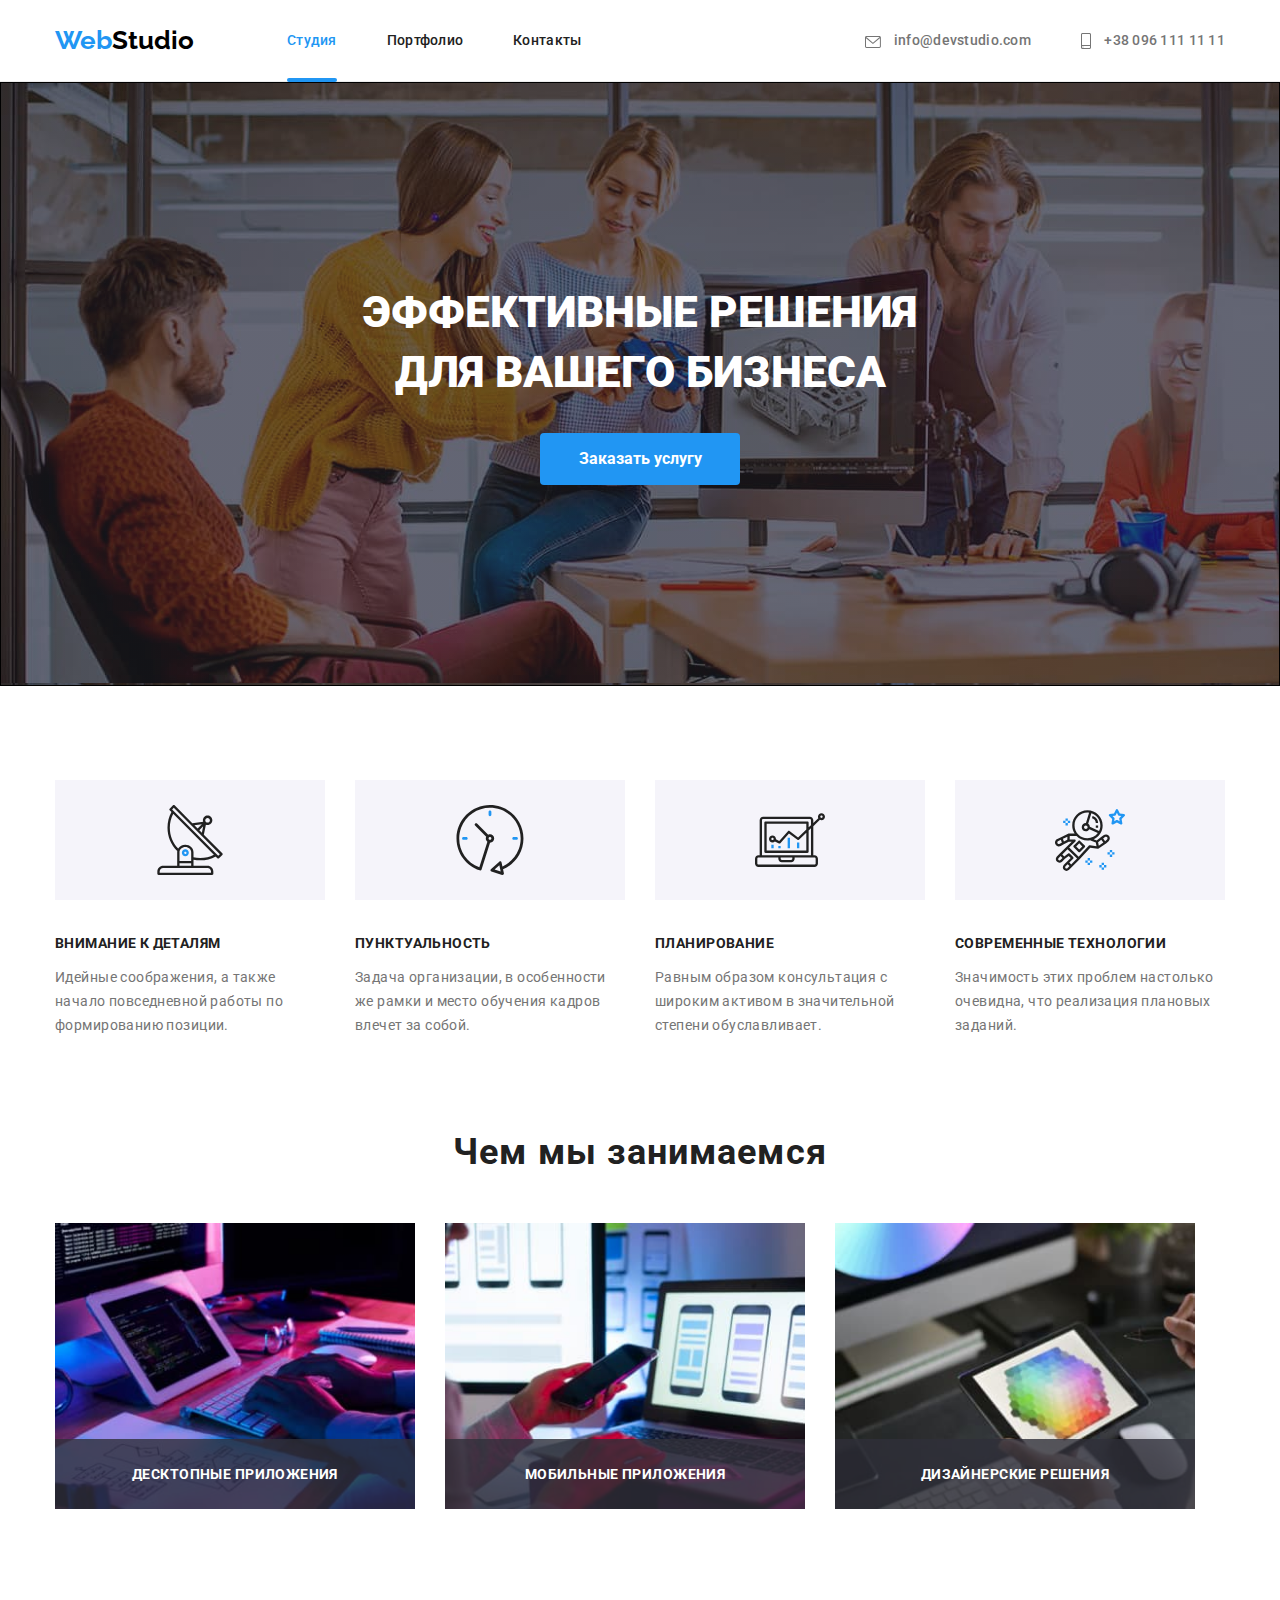
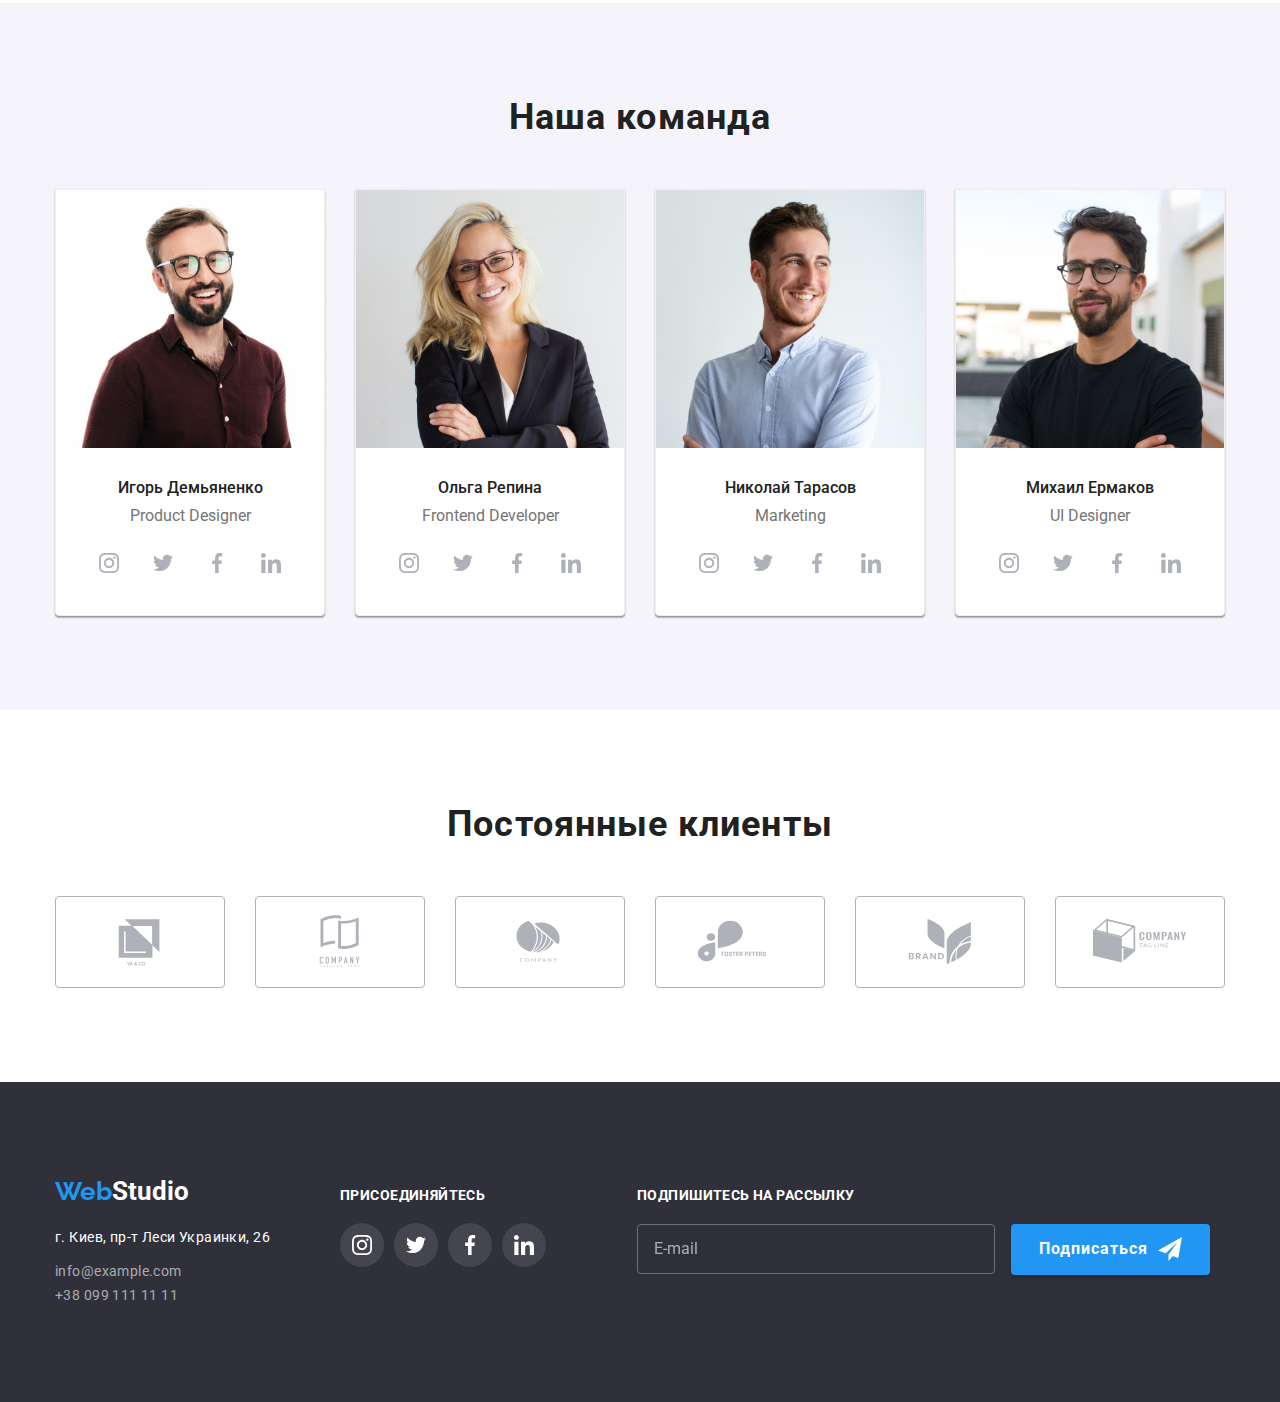
==== commit 759a876e: "hw7" ====
--- a/index.html
+++ b/index.html
@@ -10,7 +10,7 @@
     <link rel="preconnect" href="https://fonts.gstatic.com" crossorigin>
     <link href="https://fonts.googleapis.com/css2?family=Raleway:wght@700&family=Roboto:wght@400;500;700;900&display=swap"
         rel="stylesheet">
-    <link rel="stylesheet" href="./scc/style.css">
+    <link rel="stylesheet" href="./css/style.css">
     <link rel="stylesheet" href="./css/main.min.css">
 </head>
 
--- a/css/style.css
+++ b/css/style.css
@@ -0,0 +1,718 @@
+/*-----------Header---------- */
+
+/*-------------------Main--------- */
+
+/* Modal window */
+.backdrop {
+  position: fixed;
+  top: 0;
+  left: 0;
+  width: 100vw;
+  height: 100vh;
+  background-color: rgba(0, 0, 0, 0.2);
+  transition: opacity 250ms cubic-bezier(0.4, 0, 0.2, 1);
+}
+
+.backdrop.is-hidden {
+  visibility: hidden;
+  pointer-events: none;
+  opacity: 0;
+}
+
+.backdrop.is-hidden .modal {
+  transform: scale(0.8) translate(-50%, -50%);
+}
+
+.modal {
+  position: absolute;
+  width: 520px;
+  min-height: 580px;
+  background-color: #ffffff;
+  border-radius: 5px;
+  left: 50%;
+  top: 50%;
+  transform: translate(-50%, -50%);
+  padding: 40px;
+}
+.data-modal-close {
+  width: 30px;
+  height: 30px;
+  border: 1px solid rgba(0, 0, 0, 0.1);
+  background-color: unset;
+  cursor: pointer;
+  border-radius: 50%;
+  position: absolute;
+  right: 8px;
+  top: 8px;
+
+  position: absolute;
+  right: 8px;
+  top: 8px;
+
+  display: flex;
+  align-items: center;
+  justify-content: center;
+
+  transition: fill 2500ms cubic-bezier(0.4, 0, 0.2, 1);
+}
+
+.data-modal-close:hover,
+.data-modal-close:focus {
+  border-color: var(--accent-color);
+  outline: none;
+}
+
+.modal-close-icon:hover,
+.modal-close-icon:focus {
+  fill: var(--accent-color);
+}
+
+.icon-box {
+  width: 100%;
+  height: 100%;
+  display: flex;
+  justify-content: center;
+  align-items: center;
+  height: 120px;
+  width: 270px;
+  margin-bottom: 30px;
+  background-color: var(--primary-bg-color);
+}
+.modal-title {
+  font-size: 20px;
+  text-align: center;
+  color: var(--title-text-color);
+  display: block;
+  margin-bottom: 20px;
+}
+.backdrop.is-hidden {
+  opacity: 0;
+  visibility: hidden;
+  pointer-events: none;
+}
+
+.modal-title {
+  font-size: 20px;
+  text-align: center;
+  color: var(--title-text-color);
+  display: block;
+  margin-bottom: 20px;
+}
+
+.modal-form-field {
+  margin-bottom: 15px;
+  cursor: pointer;
+}
+
+.modal-form-label {
+  font-size: 12px;
+  color: var(--primary-text-color);
+  display: block;
+  margin-bottom: 4px;
+}
+
+.input-wrap {
+  display: flex;
+  justify-content: center;
+  position: relative;
+}
+
+.modal-form-input {
+  width: 100%;
+  height: 40px;
+  border: 1px solid rgba(33, 33, 33, 0.2);
+  border-radius: 4px;
+  padding-left: 40px;
+  cursor: pointer;
+}
+
+.modal-form-icon {
+  position: absolute;
+  left: 12px;
+  top: 50%;
+  transform: translateY(-50%);
+}
+
+.modal-form-input:hover,
+.modal-form-input:focus {
+  border-color: var(--accent-color);
+  outline: none;
+}
+
+.modal-form-input:hover + .modal-form-icon,
+.modal-form-input:focus + .modal-form-icon {
+  fill: var(--accent-color);
+}
+
+.modal-comment {
+  width: 100%;
+  height: 120px;
+  border: 1px solid rgba(33, 33, 33, 0.2);
+  border-radius: 4px;
+  padding-left: 16px;
+  padding-top: 12px;
+  resize: none;
+  cursor: pointer;
+}
+
+.modal-comment::placeholder {
+  font-size: 12px;
+}
+
+.modal-comment:hover,
+.modal-comment:focus {
+  border-color: var(--accent-color);
+  outline: none;
+}
+
+.check-label {
+  font-size: 14px;
+  line-height: 1.71;
+  letter-spacing: 0.03em;
+  display: flex;
+  align-items: center;
+}
+
+.check-color {
+  margin-left: 5px;
+  color: var(--accent-color);
+}
+
+.check-icon {
+  width: 15px;
+  height: 15px;
+  border: 2px solid #000000;
+  border-radius: 2px;
+  margin-right: 5px;
+  display: flex;
+  justify-content: center;
+  align-items: center;
+  transition: border-color 250ms cubic-bezier(0.4, 0, 0.2, 1);
+}
+
+.checkbox:checked + .check-label > .check-icon {
+  background: var(--accent-color);
+  border: transparent;
+}
+/* .checkbox {
+  visibility: hidden;
+} */
+
+.form-btn {
+  font-weight: 400;
+  font-size: 16px;
+  height: 50px;
+  text-align: center;
+  letter-spacing: 0.06em;
+  cursor: pointer;
+  border: 0;
+  padding: 10px 55px;
+  color: #ffffff;
+  background: #188ce8;
+  box-shadow: 0px 4px 4px rgba(0, 0, 0, 0.15);
+  border-radius: 4px;
+
+  transition: border-color 250ms cubic-bezier(0.4, 0, 0.2, 1);
+}
+
+.form-btn {
+  margin: 0 auto;
+  display: block;
+}
+
+/* Benefits */
+.benefits {
+  padding-top: 94px;
+}
+.benefits-title {
+  display: flex;
+  justify-content: space-between;
+  padding-left: 0;
+}
+.list-item {
+  margin-right: 30px;
+  width: 270px;
+}
+
+.benefits-title-list {
+  padding-top: 0;
+  margin-bottom: 10px;
+  font-weight: bold;
+  font-size: 14px;
+  line-height: 1.9;
+  letter-spacing: 0.03em;
+  text-transform: uppercase;
+  color: var(--title-text-color);
+}
+
+.list-item:last-child {
+  margin-right: 0;
+}
+
+.benefits-content {
+  font-size: 14px;
+  line-height: 1.7;
+  letter-spacing: 0.03em;
+  color: var(--primary-text-color);
+}
+
+/*----- Our work------- */
+.our-work {
+  margin-top: 0;
+}
+.work-image {
+  display: flex;
+}
+.work-item {
+  position: relative;
+  width: 370px;
+  margin-right: 30px;
+}
+.work-image .item:last-child {
+  margin-right: 0;
+}
+.work-title {
+  position: absolute;
+  display: flex;
+  justify-content: center;
+  align-items: center;
+  bottom: 0;
+  width: 100%;
+  height: 70px;
+  background: rgba(47, 48, 58, 0.8);
+}
+
+.work-text {
+  font-weight: bold;
+  font-size: 14px;
+  line-height: 16px;
+  text-align: center;
+  letter-spacing: 0.03em;
+  text-transform: uppercase;
+
+  color: #ffffff;
+}
+
+/* --------Our Team----------- */
+.work-title::after {
+  display: flex;
+  justify-content: center;
+}
+.team {
+  background-color: #f5f4fa;
+}
+.team-name {
+  padding-top: 30px;
+  padding-bottom: 30px;
+}
+.team-title {
+  margin-bottom: 10px;
+  text-align: center;
+  font-weight: 500;
+  font-size: 16px;
+  line-height: 1.19;
+  color: var(--title-text-color);
+}
+
+.title-eng {
+  text-align: center;
+  margin-bottom: 16px;
+}
+
+.team {
+  display: flex;
+}
+
+.team-item {
+  width: 270px;
+  margin-right: 30px;
+  border: 1px solid #eeeeee;
+  background-color: #ffffff;
+  border-bottom-left-radius: 4px;
+  border-bottom-right-radius: 4px;
+  box-shadow: 0px 1px 3px rgba(0, 0, 0, 0.12), 0px 1px 1px rgba(0, 0, 0, 0.14),
+    0px 2px 1px rgba(0, 0, 0, 0.2);
+}
+/* .team .team-item {
+  flex-basis: calc(100% / 4-30px);
+  margin-right: 30px; */
+
+.team .team-item:last-child {
+  margin-right: 0;
+}
+
+.socials-item {
+  margin-right: 10px;
+}
+.socials-item:last-child {
+  margin-right: 0;
+}
+
+.socials-item {
+  width: 44px;
+  height: 44px;
+}
+.socials-list {
+  display: flex;
+  justify-content: center;
+}
+
+.socials-link {
+  width: 100%;
+  height: 100%;
+  display: flex;
+  align-items: center;
+  justify-content: center;
+  border-radius: 50%;
+  background-color: #ffffff;
+  transition: background-color 250ms cubic-bezier(0.4, 0, 0.2, 1);
+}
+.socials-link:hover,
+.socials-link:focus {
+  background-color: var(--accent-color);
+}
+.socials-link:hover .socials-icon,
+.socials-link:focus .socials-icon {
+  fill: #ffffff;
+}
+.socials-icon {
+  fill: #afb1b8;
+  transition: fill 250ms cubic-bezier(0.4, 0, 0.2, 1);
+}
+
+/* Our Clients */
+
+.client-list {
+  display: flex;
+  justify-content: center;
+}
+.client-list-item {
+  border: 1px solid #afb1b8;
+  border-radius: 4px;
+  width: 170px;
+  height: 92px;
+  margin-right: 30px;
+  transition: border-color 250ms cubic-bezier(0.4, 0, 0.2, 1);
+}
+.client-link {
+  width: 100%;
+  height: 100%;
+  display: flex;
+  align-items: center;
+  justify-content: center;
+  /* transition: color 250ms cubic-bezier(0.4, 0, 0.2, 1); */
+}
+
+.client-list-item:last-child {
+  margin-right: 0;
+}
+
+.client-icon {
+  fill: #afb1b8;
+  transition: fill 250ms cubic-bezier(0.4, 0, 0.2, 1);
+}
+.client-list-item:hover,
+.client-list-item:focus {
+  border-color: var(--accent-color);
+}
+.client-link:hover,
+.client-link:focus {
+  color: var(--title-text-color);
+}
+.client-link:hover .client-icon,
+.client-link:focus .client-icon {
+  fill: var(--accent-color);
+}
+
+/* Footer */
+.footer {
+  background-color: #2f303a;
+  padding-top: 60px;
+  padding-bottom: 60px;
+}
+
+.footer-logo {
+  display: block;
+  margin-bottom: 20px;
+  font-weight: bold;
+  font-size: 26px;
+  line-height: 1.19;
+  color: #ffffff;
+}
+.address-map {
+  display: block;
+  margin-bottom: 10px;
+  font-size: 14px;
+  line-height: 1.71;
+  font-style: normal;
+  color: #ffffff;
+  letter-spacing: 0.03em;
+}
+/* .adrress {
+  display: block;
+} */
+
+.address-link-mail {
+  margin-bottom: 10px;
+  font-size: 14px;
+  line-height: 1.71;
+  font-style: normal;
+  color: rgba(255, 255, 255, 0.6);
+  transition: color 250ms cubic-bezier(0.4, 0, 0.2, 1);
+  letter-spacing: 0.03em;
+}
+.address-link-tel {
+  font-size: 14px;
+  line-height: 1.71;
+  font-style: normal;
+  color: rgba(255, 255, 255, 0.6);
+  transition: color 250ms cubic-bezier(0.4, 0, 0.2, 1);
+  letter-spacing: 0.03em;
+}
+
+.address-link-tel .address-link-mail:hover,
+.address-link-tel .adress-link-mail:focus {
+  color: var(--accent-color);
+}
+
+.footer-container {
+  display: flex;
+  align-items: baseline;
+}
+
+.footer-contact {
+  margin-right: 70px;
+}
+.footer-socials-box {
+  margin-right: 91px;
+}
+.footer-socials-title {
+  margin-bottom: 20px;
+  font-weight: bold;
+  font-size: 14px;
+  line-height: 16px;
+  letter-spacing: 0.03em;
+  text-transform: uppercase;
+  color: #ffffff;
+}
+.footer-socials-item {
+  width: 44px;
+  height: 44px;
+}
+.footer-socials-item {
+  margin-right: 10px;
+}
+.footer-socials-item:last-child {
+  margin-right: 0;
+}
+.footer-socials {
+  display: flex;
+}
+.footer-socials-link {
+  width: 100%;
+  height: 100%;
+  display: flex;
+  align-items: center;
+  justify-content: center;
+  border-radius: 50%;
+  background-color: rgba(255, 255, 255, 0.1);
+  transition: background-color 250ms cubic-bezier(0.4, 0, 0.2, 1);
+}
+.footer-socials-link:hover,
+.footer-socials-link:focus {
+  background-color: var(--accent-color);
+}
+.footer-socials-link:hover .footer-socials-icon,
+.footer-socials-link:focus .footer-socials-icon {
+  fill: #ffffff;
+}
+.footer-socials-icon {
+  fill: #ffffff;
+  transition: fill 250ms cubic-bezier(0.4, 0, 0.2, 1);
+}
+.subscribe-title {
+  font-weight: 700;
+  font-size: 14px;
+  line-height: 1.14;
+  letter-spacing: 0.03em;
+  text-transform: uppercase;
+  color: #ffffff;
+}
+
+.subscribe-form {
+  margin-top: 20px;
+}
+
+.subscribe-input {
+  width: 358px;
+  height: 50px;
+  color: var(--accent-color);
+  border: 1px solid rgba(255, 255, 255, 0.3);
+  background-color: transparent;
+  filter: drop-shadow(0px 4px 4px rgba(0, 0, 0, 0.15));
+  border-radius: 4px;
+  padding: 15px 16px;
+  margin-right: 12px;
+}
+
+.subscribe-input::placeholder {
+  font-weight: 400;
+  font-size: 16px;
+  line-height: 1.25;
+  color: rgba(255, 255, 255, 0.6);
+}
+
+.subscribe-button {
+  background-color: var(--accent-color);
+  box-shadow: 0px 4px 4px rgba(0, 0, 0, 0.15);
+  border-radius: 4px;
+  padding: 10px 28px;
+  font-family: "Roboto", sans-serif;
+  font-weight: 700;
+  font-size: 16px;
+  line-height: 1.88;
+  text-align: center;
+  letter-spacing: 0.06em;
+  color: #ffffff;
+  cursor: pointer;
+  display: inline-flex;
+  justify-content: center;
+  align-items: center;
+  transition: background-color 250ms cubic-bezier(0.4, 0, 0.2, 1);
+  border: 0;
+}
+
+.subscribe-button:hover,
+.subscribe-button:focus {
+  background-color: #188ce8;
+}
+
+.subscribe-icon {
+  margin-left: 10px;
+  fill: #ffffff;
+}
+
+/* -----Portfolio------ */
+.portfolio-container {
+  width: 1200px;
+  padding-left: 15px;
+  padding-right: 15px;
+  margin-left: auto;
+  margin-right: auto;
+}
+
+.button-list {
+  display: flex;
+  justify-content: center;
+  margin-bottom: 50px;
+}
+
+.btn-item {
+  margin-right: 8px;
+}
+.btn-item:last-child {
+  margin-right: 0;
+}
+.button-item {
+  font-weight: 500;
+  font-size: 16px;
+  line-height: 1.62;
+  border-radius: 4px;
+
+  background-color: #f5f4fa;
+  border: 1px solid #eeeeee;
+  color: var(--title-text-color);
+  cursor: pointer;
+  transition: color 250ms cubic-bezier(0.4, 0, 0.2, 1),
+    background-color 250ms cubic-bezier(0.4, 0, 0.2, 1),
+    box-shadow 250ms cubic-bezier(0.4, 0, 0.2, 1);
+}
+
+.button-item:hover,
+.button-item:focus {
+  color: #ffffff;
+  background-color: var(--accent-color);
+  box-shadow: 0px 3px 1px rgba(0, 0, 0, 0.1), 0px 1px 2px rgba(0, 0, 0, 0.08),
+    0px 2px 2px rgba(0, 0, 0, 0.12);
+}
+
+.portfolio {
+  margin: 0;
+  padding: 0;
+  list-style: none;
+
+  display: flex;
+  flex-wrap: wrap;
+  margin-left: -30px;
+  margin-top: -30px;
+}
+
+.portfolio-item {
+  display: block;
+  box-sizing: border-box;
+  flex-basis: calc(100% / 3 - 30px);
+  margin-left: 30px;
+  margin-top: 30px;
+}
+.cards-thumb {
+  position: relative;
+  overflow: hidden;
+}
+
+.portfolio-link:hover .card-overlay,
+.portfolio-link:focus .card-overlay {
+  transform: translateY(0%);
+}
+
+.card-overlay {
+  top: 0;
+  left: 0;
+  width: 100%;
+  height: 100%;
+  padding: 63px 24px;
+  position: absolute;
+  background-color: rgba(33, 150, 243, 0.9);
+
+  font-size: 18px;
+  line-height: 1.56;
+  letter-spacing: 0.03em;
+  color: #ffffff;
+  /* overflow: auto; */
+  transform: translateY(100%);
+  transition: transform 250ms cubic-bezier(0.4, 0, 0.2, 1);
+}
+
+.portfolio-link {
+  display: block;
+  transition: box-shadow 250ms cubic-bezier(0.4, 0, 0.2, 1);
+}
+
+.portfolio-card {
+  background-color: #ffffff;
+  padding-left: 20px;
+  padding-right: 20px;
+  padding-top: 24px;
+  padding-bottom: 24px;
+  border-right: 1px solid #eeeeee;
+  border-left: 1px solid #eeeeee;
+  border-bottom: 1px solid #eeeeee;
+}
+
+.portfolio-link:hover,
+.portfolio-link:focus {
+  box-shadow: 0px 1px 1px rgba(0, 0, 0, 0.12), 0px 4px 4px rgba(0, 0, 0, 0.06),
+    1px 4px 6px rgba(0, 0, 0, 0.16);
+}
+
+.portfolio-title {
+  margin-bottom: 4px;
+  font-weight: bold;
+  font-size: 18px;
+  line-height: 2;
+  letter-spacing: 0.06em;
+  color: var(--title-text-color);
+}
+
+.portfolio-text {
+  color: var(--primary-text-color);
+}
--- a/css/main.min.css
+++ b/css/main.min.css
@@ -1,2 +1,2 @@
-.header{background-color:blue}
+:root{--primary-text-color: #757575;--title-text-color: #212121;--accent-color: #2196f3;--primary-white-color: #ffff;--primary-bg-color: #f5f4fa}p,h1,h2,h3,h4,h5,h6{margin-top:0;margin-bottom:0}ul{margin-top:0;margin-bottom:0;padding-left:0}body{font-family:"Roboto", sans-serif;color:#dbd1d1}.list{padding:0;margin-top:0;margin-bottom:0;list-style:none}.link{text-decoration:none}.page{color:var(--primary-text-color)}img{display:block;max-width:100%}.visually-hidden{position:absolute;width:1px;height:1px;margin:-1px;padding:0;overflow:hidden;border:0;clip:rect(0 0 0 0)}.container{margin:0 auto;width:1200px;padding-left:15px;padding-right:15px}.button{align-items:center;border:1px solid transparent;text-align:center;min-width:200px;padding:10px 32px;border-radius:4px;font-weight:700;font-size:16px;line-height:1.87;background-color:var(--accent-color);color:#ffffff;transition:background-color 250ms cubic-bezier(0.4, 0, 0.2, 1)}.button:hover,.button:focus{background-color:#188ce8}.section{padding-top:94px;padding-bottom:94px}.title{margin-top:0;margin-bottom:50px;font-weight:700;font-size:36px;line-height:1, 66;text-align:center;letter-spacing:0.03em;color:var(--title-text-color)}.header{background-color:#fff;border-bottom:1px solid #ececec}.header .container{display:flex}.header-nav{display:flex;align-items:center}.site-nav{display:flex}.site-logo{margin-right:93px}.site-logo{color:#000000;font-family:Raleway;font-weight:700;font-size:26px;line-height:1.19}.logo-blue{color:var(--accent-color);font-family:Raleway;font-weight:700;font-size:26px;line-height:1.19}.site-nav-link{font-weight:500;font-size:14px;line-height:1.19;letter-spacing:0.02em;display:block;padding-top:32px;padding-bottom:32px;color:var(--title-text-color);transition:color 250ms cubic-bezier(0.4, 0, 0.2, 1)}.site-nav .site-nav-link:hover,.site-nav .site-nav-link:focus{color:var(--accent-color)}.nav-item:last-child{margin:0}.nav-item{position:relative;margin-right:50px}.current{color:var(--accent-color)}.nav-item .current::after{content:"";position:absolute;display:flex;justify-content:center;bottom:-1px;left:0px;width:100%;height:4px;background-color:var(--accent-color);border-radius:2px}.contact-item{margin-right:50px}.contact-nav .contact-item:last-child{margin:0}.contact-nav{margin-left:auto;display:flex}.contact-nav-item{display:block;padding-top:32px;padding-bottom:32px;margin:0;font-weight:500;font-size:14px;line-height:1.19;letter-spacing:0.02em;color:var(--primary-text-color);transition:color 250ms cubic-bezier(0.4, 0, 0.2, 1)}.contact-nav :hover,.contact-nav :focus{color:var(--accent-color)}.contact-nav{display:flex;align-items:center;transition:color var(--time-aniamtion) var(--cubic-bezier)}.contact-nav-item:hover .contact-icon,.contact-nav-item:focus .contact-icon{fill:var(--accent-color)}.contact-icon{vertical-align:middle;margin-right:10px;fill:var(--primary-text-color);transition:fill 250ms cubic-bezier(0.4, 0, 0.2, 1)}.hero{max-width:1600px;padding-bottom:200px;padding-top:200px;background-repeat:no-repeat;background-position:center;background:#c4c4c4;border:1px solid #000000;margin:auto;text-align:center;background-image:linear-gradient(rgba(47,48,58,0.4), rgba(47,48,58,0.4)),url("../image/herobackground.jpg")}.hero-title{margin-bottom:30px;font-weight:900;font-size:44px;text-transform:uppercase;line-height:1.36;color:#ffff}
 /*# sourceMappingURL=main.min.css.map */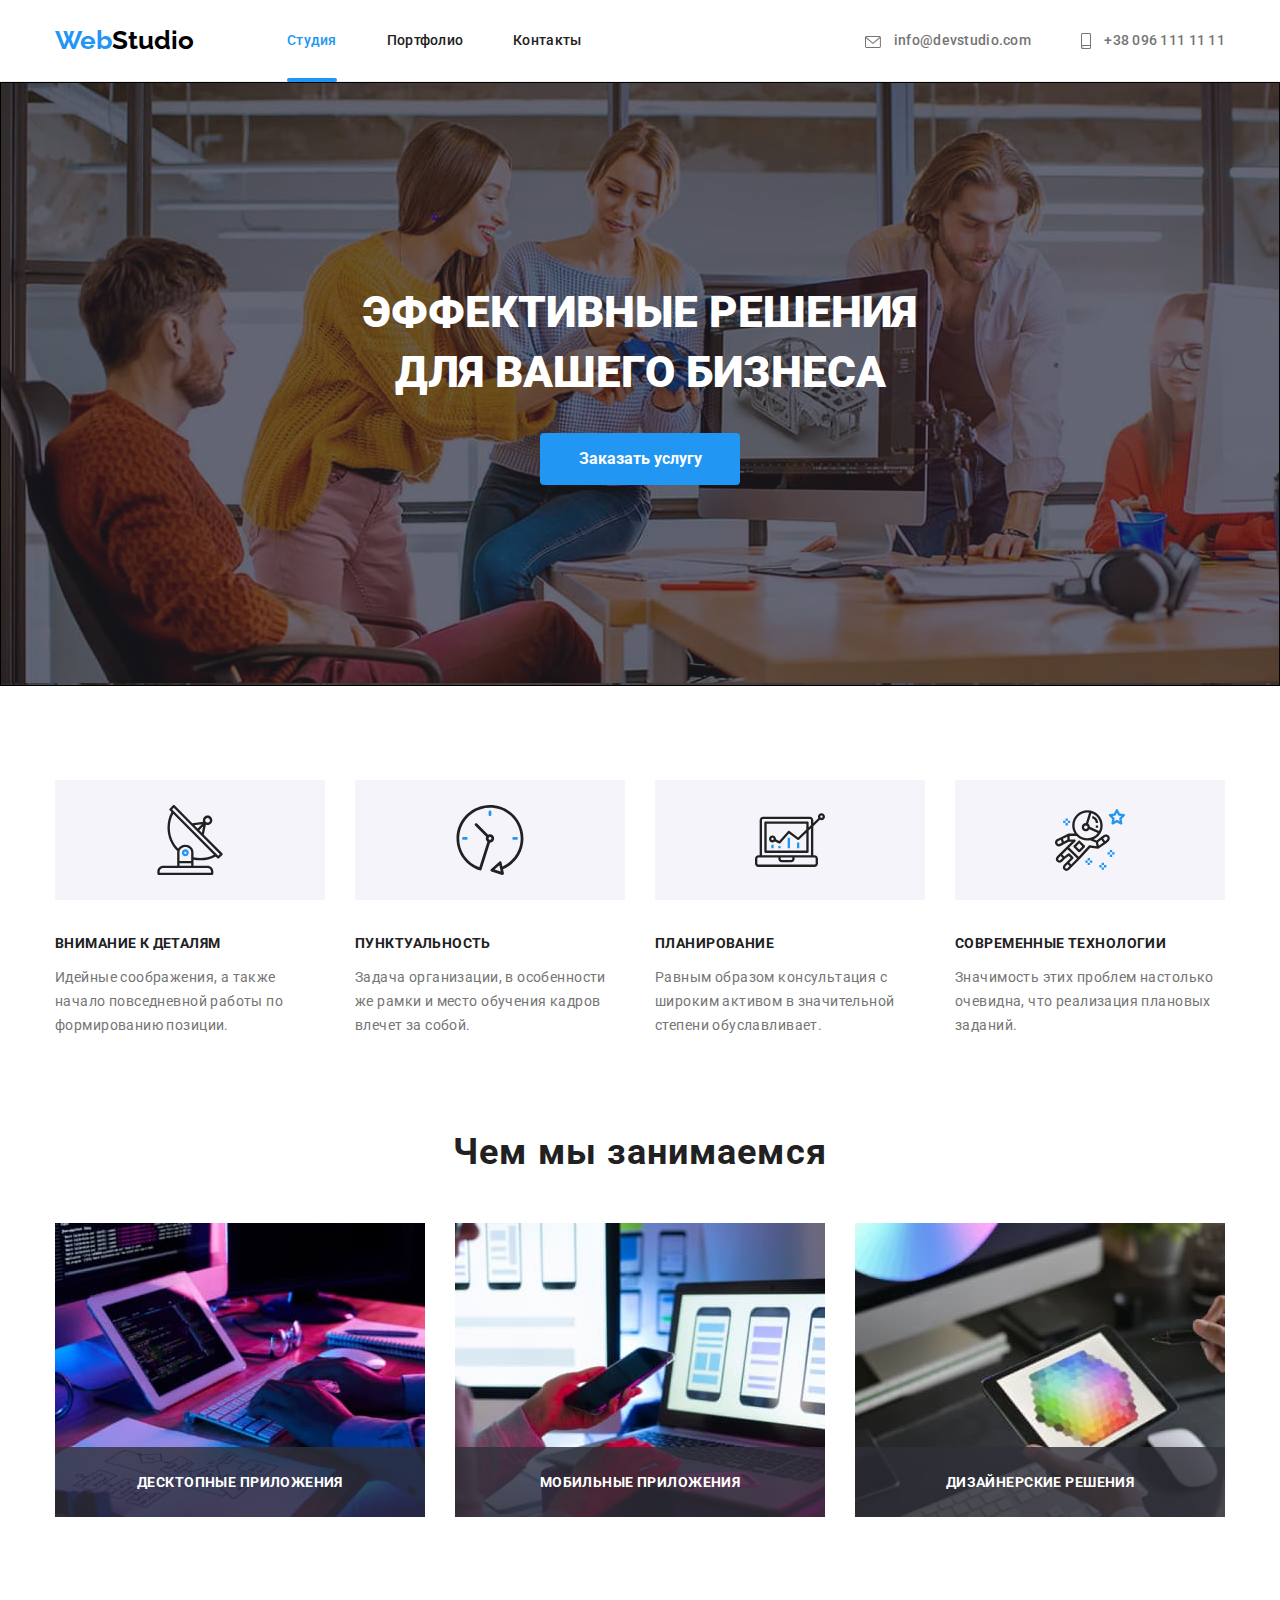
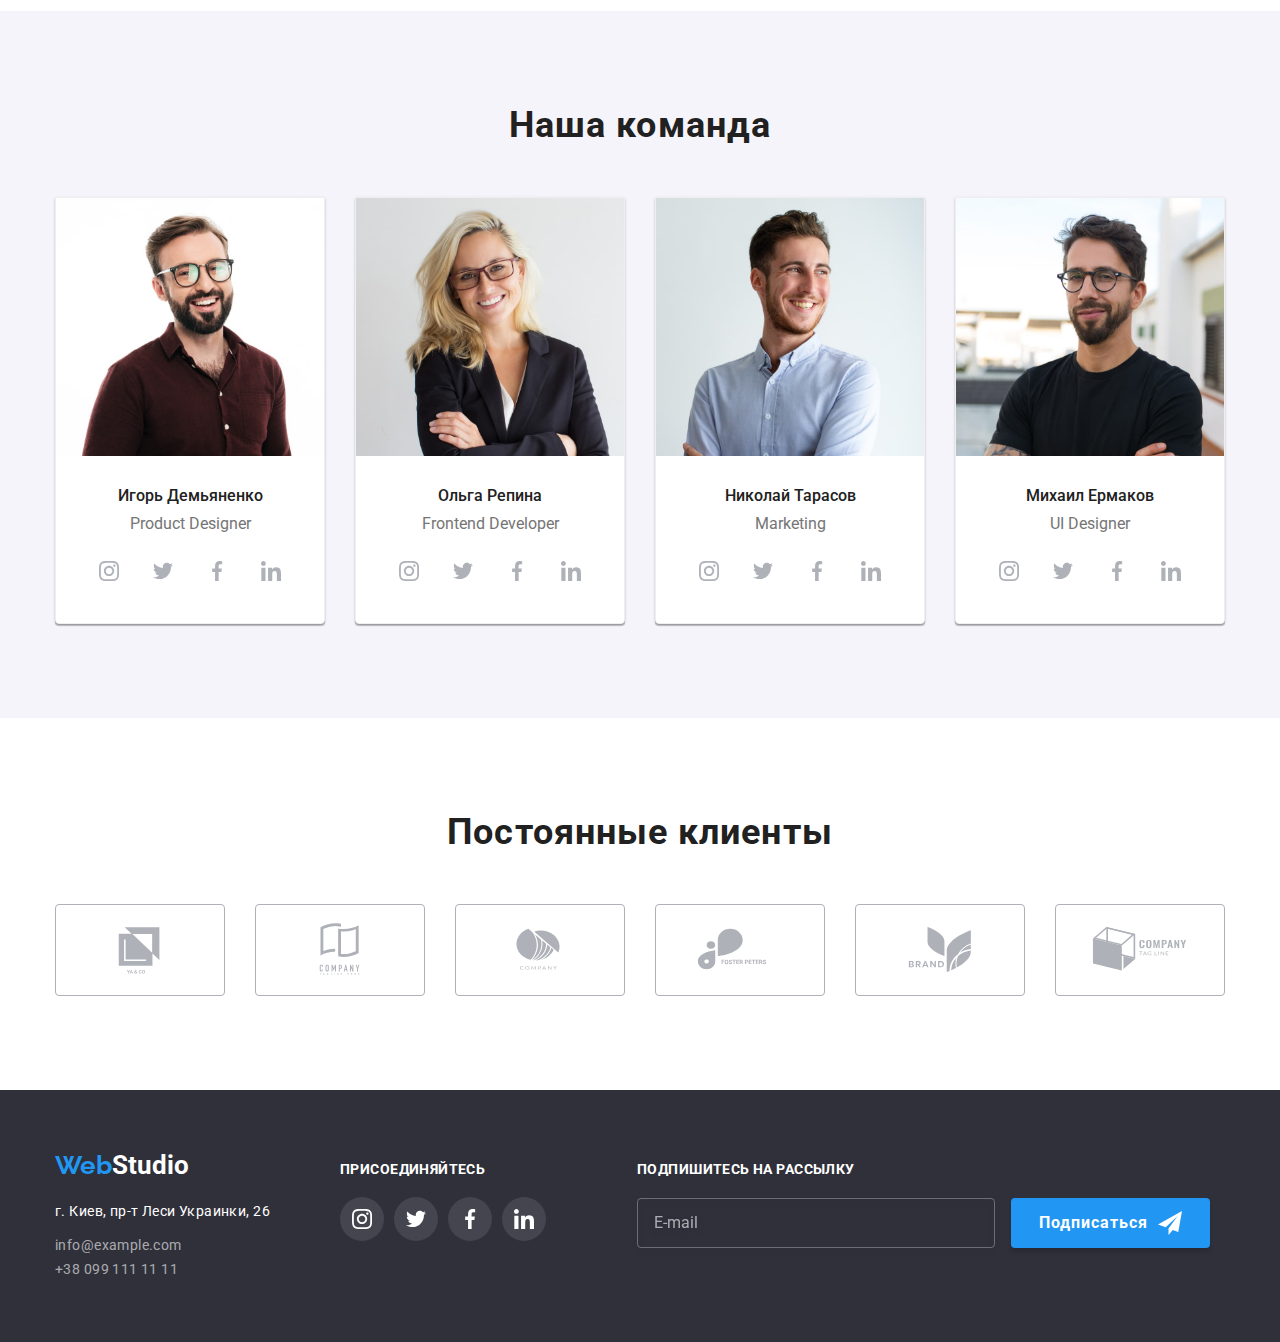
==== commit f31fd698: "hw7" ====
--- a/index.html
+++ b/index.html
@@ -407,6 +407,8 @@
         </div>
     
     </footer>
+
+    <!--modal window-->
     <div class="backdrop is-hidden" data-modal>
         <div class="modal">
             <button type="button" class="data-modal-close" data-modal-close>
--- a/css/style.css
+++ b/css/style.css
@@ -3,716 +3,17 @@
 /*-------------------Main--------- */
 
 /* Modal window */
-.backdrop {
-  position: fixed;
-  top: 0;
-  left: 0;
-  width: 100vw;
-  height: 100vh;
-  background-color: rgba(0, 0, 0, 0.2);
-  transition: opacity 250ms cubic-bezier(0.4, 0, 0.2, 1);
-}
-
-.backdrop.is-hidden {
-  visibility: hidden;
-  pointer-events: none;
-  opacity: 0;
-}
-
-.backdrop.is-hidden .modal {
-  transform: scale(0.8) translate(-50%, -50%);
-}
-
-.modal {
-  position: absolute;
-  width: 520px;
-  min-height: 580px;
-  background-color: #ffffff;
-  border-radius: 5px;
-  left: 50%;
-  top: 50%;
-  transform: translate(-50%, -50%);
-  padding: 40px;
-}
-.data-modal-close {
-  width: 30px;
-  height: 30px;
-  border: 1px solid rgba(0, 0, 0, 0.1);
-  background-color: unset;
-  cursor: pointer;
-  border-radius: 50%;
-  position: absolute;
-  right: 8px;
-  top: 8px;
-
-  position: absolute;
-  right: 8px;
-  top: 8px;
-
-  display: flex;
-  align-items: center;
-  justify-content: center;
-
-  transition: fill 2500ms cubic-bezier(0.4, 0, 0.2, 1);
-}
-
-.data-modal-close:hover,
-.data-modal-close:focus {
-  border-color: var(--accent-color);
-  outline: none;
-}
-
-.modal-close-icon:hover,
-.modal-close-icon:focus {
-  fill: var(--accent-color);
-}
-
-.icon-box {
-  width: 100%;
-  height: 100%;
-  display: flex;
-  justify-content: center;
-  align-items: center;
-  height: 120px;
-  width: 270px;
-  margin-bottom: 30px;
-  background-color: var(--primary-bg-color);
-}
-.modal-title {
-  font-size: 20px;
-  text-align: center;
-  color: var(--title-text-color);
-  display: block;
-  margin-bottom: 20px;
-}
-.backdrop.is-hidden {
-  opacity: 0;
-  visibility: hidden;
-  pointer-events: none;
-}
-
-.modal-title {
-  font-size: 20px;
-  text-align: center;
-  color: var(--title-text-color);
-  display: block;
-  margin-bottom: 20px;
-}
-
-.modal-form-field {
-  margin-bottom: 15px;
-  cursor: pointer;
-}
-
-.modal-form-label {
-  font-size: 12px;
-  color: var(--primary-text-color);
-  display: block;
-  margin-bottom: 4px;
-}
-
-.input-wrap {
-  display: flex;
-  justify-content: center;
-  position: relative;
-}
-
-.modal-form-input {
-  width: 100%;
-  height: 40px;
-  border: 1px solid rgba(33, 33, 33, 0.2);
-  border-radius: 4px;
-  padding-left: 40px;
-  cursor: pointer;
-}
-
-.modal-form-icon {
-  position: absolute;
-  left: 12px;
-  top: 50%;
-  transform: translateY(-50%);
-}
-
-.modal-form-input:hover,
-.modal-form-input:focus {
-  border-color: var(--accent-color);
-  outline: none;
-}
-
-.modal-form-input:hover + .modal-form-icon,
-.modal-form-input:focus + .modal-form-icon {
-  fill: var(--accent-color);
-}
-
-.modal-comment {
-  width: 100%;
-  height: 120px;
-  border: 1px solid rgba(33, 33, 33, 0.2);
-  border-radius: 4px;
-  padding-left: 16px;
-  padding-top: 12px;
-  resize: none;
-  cursor: pointer;
-}
-
-.modal-comment::placeholder {
-  font-size: 12px;
-}
-
-.modal-comment:hover,
-.modal-comment:focus {
-  border-color: var(--accent-color);
-  outline: none;
-}
-
-.check-label {
-  font-size: 14px;
-  line-height: 1.71;
-  letter-spacing: 0.03em;
-  display: flex;
-  align-items: center;
-}
-
-.check-color {
-  margin-left: 5px;
-  color: var(--accent-color);
-}
-
-.check-icon {
-  width: 15px;
-  height: 15px;
-  border: 2px solid #000000;
-  border-radius: 2px;
-  margin-right: 5px;
-  display: flex;
-  justify-content: center;
-  align-items: center;
-  transition: border-color 250ms cubic-bezier(0.4, 0, 0.2, 1);
-}
-
-.checkbox:checked + .check-label > .check-icon {
-  background: var(--accent-color);
-  border: transparent;
-}
-/* .checkbox {
-  visibility: hidden;
-} */
-
-.form-btn {
-  font-weight: 400;
-  font-size: 16px;
-  height: 50px;
-  text-align: center;
-  letter-spacing: 0.06em;
-  cursor: pointer;
-  border: 0;
-  padding: 10px 55px;
-  color: #ffffff;
-  background: #188ce8;
-  box-shadow: 0px 4px 4px rgba(0, 0, 0, 0.15);
-  border-radius: 4px;
-
-  transition: border-color 250ms cubic-bezier(0.4, 0, 0.2, 1);
-}
-
-.form-btn {
-  margin: 0 auto;
-  display: block;
-}
 
 /* Benefits */
-.benefits {
-  padding-top: 94px;
-}
-.benefits-title {
-  display: flex;
-  justify-content: space-between;
-  padding-left: 0;
-}
-.list-item {
-  margin-right: 30px;
-  width: 270px;
-}
-
-.benefits-title-list {
-  padding-top: 0;
-  margin-bottom: 10px;
-  font-weight: bold;
-  font-size: 14px;
-  line-height: 1.9;
-  letter-spacing: 0.03em;
-  text-transform: uppercase;
-  color: var(--title-text-color);
-}
-
-.list-item:last-child {
-  margin-right: 0;
-}
-
-.benefits-content {
-  font-size: 14px;
-  line-height: 1.7;
-  letter-spacing: 0.03em;
-  color: var(--primary-text-color);
-}
 
 /*----- Our work------- */
-.our-work {
-  margin-top: 0;
-}
-.work-image {
-  display: flex;
-}
-.work-item {
-  position: relative;
-  width: 370px;
-  margin-right: 30px;
-}
-.work-image .item:last-child {
-  margin-right: 0;
-}
-.work-title {
-  position: absolute;
-  display: flex;
-  justify-content: center;
-  align-items: center;
-  bottom: 0;
-  width: 100%;
-  height: 70px;
-  background: rgba(47, 48, 58, 0.8);
-}
-
-.work-text {
-  font-weight: bold;
-  font-size: 14px;
-  line-height: 16px;
-  text-align: center;
-  letter-spacing: 0.03em;
-  text-transform: uppercase;
-
-  color: #ffffff;
-}
 
 /* --------Our Team----------- */
-.work-title::after {
-  display: flex;
-  justify-content: center;
-}
-.team {
-  background-color: #f5f4fa;
-}
-.team-name {
-  padding-top: 30px;
-  padding-bottom: 30px;
-}
-.team-title {
-  margin-bottom: 10px;
-  text-align: center;
-  font-weight: 500;
-  font-size: 16px;
-  line-height: 1.19;
-  color: var(--title-text-color);
-}
-
-.title-eng {
-  text-align: center;
-  margin-bottom: 16px;
-}
-
-.team {
-  display: flex;
-}
-
-.team-item {
-  width: 270px;
-  margin-right: 30px;
-  border: 1px solid #eeeeee;
-  background-color: #ffffff;
-  border-bottom-left-radius: 4px;
-  border-bottom-right-radius: 4px;
-  box-shadow: 0px 1px 3px rgba(0, 0, 0, 0.12), 0px 1px 1px rgba(0, 0, 0, 0.14),
-    0px 2px 1px rgba(0, 0, 0, 0.2);
-}
-/* .team .team-item {
-  flex-basis: calc(100% / 4-30px);
-  margin-right: 30px; */
-
-.team .team-item:last-child {
-  margin-right: 0;
-}
-
-.socials-item {
-  margin-right: 10px;
-}
-.socials-item:last-child {
-  margin-right: 0;
-}
-
-.socials-item {
-  width: 44px;
-  height: 44px;
-}
-.socials-list {
-  display: flex;
-  justify-content: center;
-}
-
-.socials-link {
-  width: 100%;
-  height: 100%;
-  display: flex;
-  align-items: center;
-  justify-content: center;
-  border-radius: 50%;
-  background-color: #ffffff;
-  transition: background-color 250ms cubic-bezier(0.4, 0, 0.2, 1);
-}
-.socials-link:hover,
-.socials-link:focus {
-  background-color: var(--accent-color);
-}
-.socials-link:hover .socials-icon,
-.socials-link:focus .socials-icon {
-  fill: #ffffff;
-}
-.socials-icon {
-  fill: #afb1b8;
-  transition: fill 250ms cubic-bezier(0.4, 0, 0.2, 1);
-}
 
 /* Our Clients */
 
-.client-list {
-  display: flex;
-  justify-content: center;
-}
-.client-list-item {
-  border: 1px solid #afb1b8;
-  border-radius: 4px;
-  width: 170px;
-  height: 92px;
-  margin-right: 30px;
-  transition: border-color 250ms cubic-bezier(0.4, 0, 0.2, 1);
-}
-.client-link {
-  width: 100%;
-  height: 100%;
-  display: flex;
-  align-items: center;
-  justify-content: center;
-  /* transition: color 250ms cubic-bezier(0.4, 0, 0.2, 1); */
-}
-
-.client-list-item:last-child {
-  margin-right: 0;
-}
-
-.client-icon {
-  fill: #afb1b8;
-  transition: fill 250ms cubic-bezier(0.4, 0, 0.2, 1);
-}
-.client-list-item:hover,
-.client-list-item:focus {
-  border-color: var(--accent-color);
-}
-.client-link:hover,
-.client-link:focus {
-  color: var(--title-text-color);
-}
-.client-link:hover .client-icon,
-.client-link:focus .client-icon {
-  fill: var(--accent-color);
-}
-
 /* Footer */
-.footer {
-  background-color: #2f303a;
-  padding-top: 60px;
-  padding-bottom: 60px;
-}
-
-.footer-logo {
-  display: block;
-  margin-bottom: 20px;
-  font-weight: bold;
-  font-size: 26px;
-  line-height: 1.19;
-  color: #ffffff;
-}
-.address-map {
-  display: block;
-  margin-bottom: 10px;
-  font-size: 14px;
-  line-height: 1.71;
-  font-style: normal;
-  color: #ffffff;
-  letter-spacing: 0.03em;
-}
-/* .adrress {
-  display: block;
-} */
-
-.address-link-mail {
-  margin-bottom: 10px;
-  font-size: 14px;
-  line-height: 1.71;
-  font-style: normal;
-  color: rgba(255, 255, 255, 0.6);
-  transition: color 250ms cubic-bezier(0.4, 0, 0.2, 1);
-  letter-spacing: 0.03em;
-}
-.address-link-tel {
-  font-size: 14px;
-  line-height: 1.71;
-  font-style: normal;
-  color: rgba(255, 255, 255, 0.6);
-  transition: color 250ms cubic-bezier(0.4, 0, 0.2, 1);
-  letter-spacing: 0.03em;
-}
-
-.address-link-tel .address-link-mail:hover,
-.address-link-tel .adress-link-mail:focus {
-  color: var(--accent-color);
-}
-
-.footer-container {
-  display: flex;
-  align-items: baseline;
-}
-
-.footer-contact {
-  margin-right: 70px;
-}
-.footer-socials-box {
-  margin-right: 91px;
-}
-.footer-socials-title {
-  margin-bottom: 20px;
-  font-weight: bold;
-  font-size: 14px;
-  line-height: 16px;
-  letter-spacing: 0.03em;
-  text-transform: uppercase;
-  color: #ffffff;
-}
-.footer-socials-item {
-  width: 44px;
-  height: 44px;
-}
-.footer-socials-item {
-  margin-right: 10px;
-}
-.footer-socials-item:last-child {
-  margin-right: 0;
-}
-.footer-socials {
-  display: flex;
-}
-.footer-socials-link {
-  width: 100%;
-  height: 100%;
-  display: flex;
-  align-items: center;
-  justify-content: center;
-  border-radius: 50%;
-  background-color: rgba(255, 255, 255, 0.1);
-  transition: background-color 250ms cubic-bezier(0.4, 0, 0.2, 1);
-}
-.footer-socials-link:hover,
-.footer-socials-link:focus {
-  background-color: var(--accent-color);
-}
-.footer-socials-link:hover .footer-socials-icon,
-.footer-socials-link:focus .footer-socials-icon {
-  fill: #ffffff;
-}
-.footer-socials-icon {
-  fill: #ffffff;
-  transition: fill 250ms cubic-bezier(0.4, 0, 0.2, 1);
-}
-.subscribe-title {
-  font-weight: 700;
-  font-size: 14px;
-  line-height: 1.14;
-  letter-spacing: 0.03em;
-  text-transform: uppercase;
-  color: #ffffff;
-}
-
-.subscribe-form {
-  margin-top: 20px;
-}
-
-.subscribe-input {
-  width: 358px;
-  height: 50px;
-  color: var(--accent-color);
-  border: 1px solid rgba(255, 255, 255, 0.3);
-  background-color: transparent;
-  filter: drop-shadow(0px 4px 4px rgba(0, 0, 0, 0.15));
-  border-radius: 4px;
-  padding: 15px 16px;
-  margin-right: 12px;
-}
-
-.subscribe-input::placeholder {
-  font-weight: 400;
-  font-size: 16px;
-  line-height: 1.25;
-  color: rgba(255, 255, 255, 0.6);
-}
-
-.subscribe-button {
-  background-color: var(--accent-color);
-  box-shadow: 0px 4px 4px rgba(0, 0, 0, 0.15);
-  border-radius: 4px;
-  padding: 10px 28px;
-  font-family: "Roboto", sans-serif;
-  font-weight: 700;
-  font-size: 16px;
-  line-height: 1.88;
-  text-align: center;
-  letter-spacing: 0.06em;
-  color: #ffffff;
-  cursor: pointer;
-  display: inline-flex;
-  justify-content: center;
-  align-items: center;
-  transition: background-color 250ms cubic-bezier(0.4, 0, 0.2, 1);
-  border: 0;
-}
-
-.subscribe-button:hover,
-.subscribe-button:focus {
-  background-color: #188ce8;
-}
-
-.subscribe-icon {
-  margin-left: 10px;
-  fill: #ffffff;
-}
 
 /* -----Portfolio------ */
-.portfolio-container {
-  width: 1200px;
-  padding-left: 15px;
-  padding-right: 15px;
-  margin-left: auto;
-  margin-right: auto;
-}
 
-.button-list {
-  display: flex;
-  justify-content: center;
-  margin-bottom: 50px;
-}
 
-.btn-item {
-  margin-right: 8px;
-}
-.btn-item:last-child {
-  margin-right: 0;
-}
-.button-item {
-  font-weight: 500;
-  font-size: 16px;
-  line-height: 1.62;
-  border-radius: 4px;
-
-  background-color: #f5f4fa;
-  border: 1px solid #eeeeee;
-  color: var(--title-text-color);
-  cursor: pointer;
-  transition: color 250ms cubic-bezier(0.4, 0, 0.2, 1),
-    background-color 250ms cubic-bezier(0.4, 0, 0.2, 1),
-    box-shadow 250ms cubic-bezier(0.4, 0, 0.2, 1);
-}
-
-.button-item:hover,
-.button-item:focus {
-  color: #ffffff;
-  background-color: var(--accent-color);
-  box-shadow: 0px 3px 1px rgba(0, 0, 0, 0.1), 0px 1px 2px rgba(0, 0, 0, 0.08),
-    0px 2px 2px rgba(0, 0, 0, 0.12);
-}
-
-.portfolio {
-  margin: 0;
-  padding: 0;
-  list-style: none;
-
-  display: flex;
-  flex-wrap: wrap;
-  margin-left: -30px;
-  margin-top: -30px;
-}
-
-.portfolio-item {
-  display: block;
-  box-sizing: border-box;
-  flex-basis: calc(100% / 3 - 30px);
-  margin-left: 30px;
-  margin-top: 30px;
-}
-.cards-thumb {
-  position: relative;
-  overflow: hidden;
-}
-
-.portfolio-link:hover .card-overlay,
-.portfolio-link:focus .card-overlay {
-  transform: translateY(0%);
-}
-
-.card-overlay {
-  top: 0;
-  left: 0;
-  width: 100%;
-  height: 100%;
-  padding: 63px 24px;
-  position: absolute;
-  background-color: rgba(33, 150, 243, 0.9);
-
-  font-size: 18px;
-  line-height: 1.56;
-  letter-spacing: 0.03em;
-  color: #ffffff;
-  /* overflow: auto; */
-  transform: translateY(100%);
-  transition: transform 250ms cubic-bezier(0.4, 0, 0.2, 1);
-}
-
-.portfolio-link {
-  display: block;
-  transition: box-shadow 250ms cubic-bezier(0.4, 0, 0.2, 1);
-}
-
-.portfolio-card {
-  background-color: #ffffff;
-  padding-left: 20px;
-  padding-right: 20px;
-  padding-top: 24px;
-  padding-bottom: 24px;
-  border-right: 1px solid #eeeeee;
-  border-left: 1px solid #eeeeee;
-  border-bottom: 1px solid #eeeeee;
-}
-
-.portfolio-link:hover,
-.portfolio-link:focus {
-  box-shadow: 0px 1px 1px rgba(0, 0, 0, 0.12), 0px 4px 4px rgba(0, 0, 0, 0.06),
-    1px 4px 6px rgba(0, 0, 0, 0.16);
-}
-
-.portfolio-title {
-  margin-bottom: 4px;
-  font-weight: bold;
-  font-size: 18px;
-  line-height: 2;
-  letter-spacing: 0.06em;
-  color: var(--title-text-color);
-}
-
-.portfolio-text {
-  color: var(--primary-text-color);
-}
--- a/css/main.min.css
+++ b/css/main.min.css
@@ -1,2 +1,2 @@
-:root{--primary-text-color: #757575;--title-text-color: #212121;--accent-color: #2196f3;--primary-white-color: #ffff;--primary-bg-color: #f5f4fa}p,h1,h2,h3,h4,h5,h6{margin-top:0;margin-bottom:0}ul{margin-top:0;margin-bottom:0;padding-left:0}body{font-family:"Roboto", sans-serif;color:#dbd1d1}.list{padding:0;margin-top:0;margin-bottom:0;list-style:none}.link{text-decoration:none}.page{color:var(--primary-text-color)}img{display:block;max-width:100%}.visually-hidden{position:absolute;width:1px;height:1px;margin:-1px;padding:0;overflow:hidden;border:0;clip:rect(0 0 0 0)}.container{margin:0 auto;width:1200px;padding-left:15px;padding-right:15px}.button{align-items:center;border:1px solid transparent;text-align:center;min-width:200px;padding:10px 32px;border-radius:4px;font-weight:700;font-size:16px;line-height:1.87;background-color:var(--accent-color);color:#ffffff;transition:background-color 250ms cubic-bezier(0.4, 0, 0.2, 1)}.button:hover,.button:focus{background-color:#188ce8}.section{padding-top:94px;padding-bottom:94px}.title{margin-top:0;margin-bottom:50px;font-weight:700;font-size:36px;line-height:1, 66;text-align:center;letter-spacing:0.03em;color:var(--title-text-color)}.header{background-color:#fff;border-bottom:1px solid #ececec}.header .container{display:flex}.header-nav{display:flex;align-items:center}.site-nav{display:flex}.site-logo{margin-right:93px}.site-logo{color:#000000;font-family:Raleway;font-weight:700;font-size:26px;line-height:1.19}.logo-blue{color:var(--accent-color);font-family:Raleway;font-weight:700;font-size:26px;line-height:1.19}.site-nav-link{font-weight:500;font-size:14px;line-height:1.19;letter-spacing:0.02em;display:block;padding-top:32px;padding-bottom:32px;color:var(--title-text-color);transition:color 250ms cubic-bezier(0.4, 0, 0.2, 1)}.site-nav .site-nav-link:hover,.site-nav .site-nav-link:focus{color:var(--accent-color)}.nav-item:last-child{margin:0}.nav-item{position:relative;margin-right:50px}.current{color:var(--accent-color)}.nav-item .current::after{content:"";position:absolute;display:flex;justify-content:center;bottom:-1px;left:0px;width:100%;height:4px;background-color:var(--accent-color);border-radius:2px}.contact-item{margin-right:50px}.contact-nav .contact-item:last-child{margin:0}.contact-nav{margin-left:auto;display:flex}.contact-nav-item{display:block;padding-top:32px;padding-bottom:32px;margin:0;font-weight:500;font-size:14px;line-height:1.19;letter-spacing:0.02em;color:var(--primary-text-color);transition:color 250ms cubic-bezier(0.4, 0, 0.2, 1)}.contact-nav :hover,.contact-nav :focus{color:var(--accent-color)}.contact-nav{display:flex;align-items:center;transition:color var(--time-aniamtion) var(--cubic-bezier)}.contact-nav-item:hover .contact-icon,.contact-nav-item:focus .contact-icon{fill:var(--accent-color)}.contact-icon{vertical-align:middle;margin-right:10px;fill:var(--primary-text-color);transition:fill 250ms cubic-bezier(0.4, 0, 0.2, 1)}.hero{max-width:1600px;padding-bottom:200px;padding-top:200px;background-repeat:no-repeat;background-position:center;background:#c4c4c4;border:1px solid #000000;margin:auto;text-align:center;background-image:linear-gradient(rgba(47,48,58,0.4), rgba(47,48,58,0.4)),url("../image/herobackground.jpg")}.hero-title{margin-bottom:30px;font-weight:900;font-size:44px;text-transform:uppercase;line-height:1.36;color:#ffff}
+:root{--primary-text-color: #757575;--title-text-color: #212121;--accent-color: #2196f3;--primary-white-color: #ffff;--primary-bg-color: #f5f4fa}p,h1,h2,h3,h4,h5,h6{margin-top:0;margin-bottom:0}ul{margin-top:0;margin-bottom:0;padding-left:0}body{font-family:"Roboto", sans-serif;color:#dbd1d1}.list{padding:0;margin-top:0;margin-bottom:0;list-style:none}.link{text-decoration:none}.page{color:var(--primary-text-color)}img{display:block;max-width:100%}.visually-hidden{position:absolute;width:1px;height:1px;margin:-1px;padding:0;overflow:hidden;border:0;clip:rect(0 0 0 0)}.container{margin:0 auto;width:1200px;padding-left:15px;padding-right:15px}.button{align-items:center;border:1px solid transparent;text-align:center;min-width:200px;padding:10px 32px;border-radius:4px;font-weight:700;font-size:16px;line-height:1.87;background-color:var(--accent-color);color:#ffffff;transition:background-color 250ms cubic-bezier(0.4, 0, 0.2, 1)}.button:hover,.button:focus{background-color:#188ce8}.section{padding-top:94px;padding-bottom:94px}.title{margin-top:0;margin-bottom:50px;font-weight:700;font-size:36px;line-height:1, 66;text-align:center;letter-spacing:0.03em;color:var(--title-text-color)}.header{background-color:#fff;border-bottom:1px solid #ececec}.header .container{display:flex}.header-nav{display:flex;align-items:center}.site-nav{display:flex}.site-nav:hover,.site-nav:focus{color:var(--accent-color)}.site-nav-link{font-weight:500;font-size:14px;line-height:1.19;letter-spacing:0.02em;display:block;padding-top:32px;padding-bottom:32px;color:var(--title-text-color);transition:color 250ms cubic-bezier(0.4, 0, 0.2, 1)}.site-nav-link:hover,.site-nav-link:focus{color:var(--accent-color)}.nav-item{position:relative;margin-right:50px}.nav-item:last-child{margin:0}.nav-item:last-child .current::after{content:"";position:absolute;display:flex;justify-content:center;bottom:-1px;left:0px;width:100%;height:4px;background-color:var(--accent-color);border-radius:2px}.current{color:var(--accent-color)}.nav-item .current::after{content:"";position:absolute;display:flex;justify-content:center;bottom:-1px;left:0px;width:100%;height:4px;background-color:var(--accent-color);border-radius:2px}.contact-item{margin-right:50px}.contact-item:last-child{margin:0}.contact-nav{margin-left:auto;display:flex;display:flex;align-items:center;transition:color var(--time-aniamtion) var(--cubic-bezier)}.contact-nav:hover,.contact-nav:focus{color:var(--accent-color)}.contact-nav-item{display:block;padding-top:32px;padding-bottom:32px;margin:0;font-weight:500;font-size:14px;line-height:1.19;letter-spacing:0.02em;color:var(--primary-text-color);transition:color 250ms cubic-bezier(0.4, 0, 0.2, 1)}.contact-nav-item:hover .contact-icon,.contact-nav-item:focus .contact-icon{fill:var(--accent-color)}.contact-nav :hover,.contact-nav :focus{color:var(--accent-color)}.contact-icon{vertical-align:middle;margin-right:10px;fill:var(--primary-text-color);transition:fill 250ms cubic-bezier(0.4, 0, 0.2, 1)}.contact-nav-item:hover .contact-icon,.contact-nav-item:focus .contact-icon{fill:var(--accent-color)}.site-logo{margin-right:93px;color:#000000;font-family:Raleway;font-weight:700;font-size:26px;line-height:1.19}.logo-blue{color:var(--accent-color);font-family:Raleway;font-weight:700;font-size:26px;line-height:1.19}.hero{max-width:1600px;padding-bottom:200px;padding-top:200px;background-repeat:no-repeat;background-position:center;background:#c4c4c4;border:1px solid #000000;margin:auto;text-align:center;background-image:linear-gradient(rgba(47,48,58,0.4), rgba(47,48,58,0.4)),url("../image/herobackground.jpg")}.hero-title{margin-bottom:30px;font-weight:900;font-size:44px;text-transform:uppercase;line-height:1.36;color:#ffff}.benefits{padding-top:94px}.benefits-title{display:flex;justify-content:space-between;padding-left:0}.list-item{margin-right:30px;width:270px}.benefits-title-list{padding-top:0;margin-bottom:10px;font-weight:bold;font-size:14px;line-height:1.9;letter-spacing:0.03em;text-transform:uppercase;color:var(--title-text-color)}.list-item:last-child{margin-right:0}.icon-box{width:100%;height:100%;display:flex;justify-content:center;align-items:center;height:120px;width:270px;margin-bottom:30px;background-color:var(--primary-bg-color)}.benefits-content{font-size:14px;line-height:1.7;letter-spacing:0.03em;color:var(--primary-text-color)}.our-work{margin-top:0}.work-image{display:flex}.work-item{position:relative;width:370px;margin-right:30px}.work-item:last-child{margin-right:0}.work-title{position:absolute;display:flex;justify-content:center;align-items:center;bottom:0;width:100%;height:70px;background:rgba(47,48,58,0.8)}.work-text{font-weight:bold;font-size:14px;line-height:16px;text-align:center;letter-spacing:0.03em;text-transform:uppercase;color:#ffffff}.work-title::after{display:flex;justify-content:center}.team{display:flex;background-color:#f5f4fa}.team-name{padding-top:30px;padding-bottom:30px}.team-title{margin-bottom:10px;text-align:center;font-weight:500;font-size:16px;line-height:1.19;color:var(--title-text-color)}.title-eng{text-align:center;margin-bottom:16px}.team-item{width:270px;margin-right:30px;border:1px solid #eeeeee;background-color:#ffffff;border-bottom-left-radius:4px;border-bottom-right-radius:4px;box-shadow:0px 1px 3px rgba(0,0,0,0.12),0px 1px 1px rgba(0,0,0,0.14),0px 2px 1px rgba(0,0,0,0.2)}.team-item:last-child{margin-right:0}.socials-item{width:44px;height:44px;margin-right:10px}.socials-item:last-child{margin-right:0}.socials-list{display:flex;justify-content:center}.socials-link{width:100%;height:100%;display:flex;align-items:center;justify-content:center;border-radius:50%;background-color:#ffffff;transition:background-color 250ms cubic-bezier(0.4, 0, 0.2, 1)}.socials-link:hover,.socials-link:focus{background-color:var(--accent-color)}.socials-icon{fill:#afb1b8;transition:fill 250ms cubic-bezier(0.4, 0, 0.2, 1)}.socials-link:hover .socials-icon,.socials-link:focus .socials-icon{fill:#ffffff}.client-list{display:flex;justify-content:center}.client-list-item{border:1px solid #afb1b8;border-radius:4px;width:170px;height:92px;margin-right:30px;transition:border-color 250ms cubic-bezier(0.4, 0, 0.2, 1)}.client-list-item:hover,.client-list-item:focus{border-color:var(--accent-color)}.client-list-item:last-child{margin-right:0}.client-link{width:100%;height:100%;display:flex;align-items:center;justify-content:center}.client-link:hover,.client-link:focus{color:var(--title-text-color)}.client-icon{fill:#afb1b8;transition:fill 250ms cubic-bezier(0.4, 0, 0.2, 1)}.client-link:hover .client-icon,.client-link:focus .client-icon{fill:var(--accent-color)}.footer{background-color:#2f303a;padding-top:60px;padding-bottom:60px}.address-map{display:block;margin-bottom:10px;font-size:14px;line-height:1.71;font-style:normal;color:#ffffff;letter-spacing:0.03em}.address-link-mail{margin-bottom:10px;font-size:14px;line-height:1.71;font-style:normal;color:rgba(255,255,255,0.6);transition:color 250ms cubic-bezier(0.4, 0, 0.2, 1);letter-spacing:0.03em}.address-link-mail:hover,.address-link-mail:focus{color:var(--accent-color)}.address-link-tel{font-size:14px;line-height:1.71;font-style:normal;color:rgba(255,255,255,0.6);transition:color 250ms cubic-bezier(0.4, 0, 0.2, 1);letter-spacing:0.03em}.address-link-tel:hover,.address-link-tel:focus{color:var(--accent-color)}.footer-container{display:flex;align-items:baseline}.footer-contact{margin-right:70px}.footer-logo{display:block;margin-bottom:20px;font-weight:bold;font-size:26px;line-height:1.19;color:#ffffff}.footer-socials-box{margin-right:91px}.footer-socials-title{margin-bottom:20px;font-weight:bold;font-size:14px;line-height:16px;letter-spacing:0.03em;text-transform:uppercase;color:#ffffff}.footer-socials-item{width:44px;height:44px;margin-right:10px}.footer-socials-item:last-child{margin-right:0}.footer-socials{display:flex}.footer-socials-link{width:100%;height:100%;display:flex;align-items:center;justify-content:center;border-radius:50%;background-color:rgba(255,255,255,0.1);transition:background-color 250ms cubic-bezier(0.4, 0, 0.2, 1)}.footer-socials-link:hover,.footer-socials-link:focus{background-color:var(--accent-color)}.footer-socials-icon{fill:#ffffff;transition:fill 250ms cubic-bezier(0.4, 0, 0.2, 1)}.footer-socials-link:hover .footer-socials-icon,.footer-socials-link:focus .footer-socials-icon{fill:#ffffff}.subscribe-title{font-weight:700;font-size:14px;line-height:1.14;letter-spacing:0.03em;text-transform:uppercase;color:#ffffff}.subscribe-form{margin-top:20px}.subscribe-input{width:358px;height:50px;color:var(--accent-color);border:1px solid rgba(255,255,255,0.3);background-color:transparent;filter:drop-shadow(0px 4px 4px rgba(0,0,0,0.15));border-radius:4px;padding:15px 16px;margin-right:12px}.subscribe-input::placeholder{font-weight:400;font-size:16px;line-height:1.25;color:rgba(255,255,255,0.6)}.subscribe-button{background-color:var(--accent-color);box-shadow:0px 4px 4px rgba(0,0,0,0.15);border-radius:4px;padding:10px 28px;font-family:"Roboto", sans-serif;font-weight:700;font-size:16px;line-height:1.88;text-align:center;letter-spacing:0.06em;color:#ffffff;cursor:pointer;display:inline-flex;justify-content:center;align-items:center;transition:background-color 250ms cubic-bezier(0.4, 0, 0.2, 1);border:0}.subscribe-button:hover,.subscribe-button:focus{background-color:#188ce8}.subscribe-icon{margin-left:10px;fill:#ffffff}.portfolio-container{width:1200px;padding-left:15px;padding-right:15px;margin-left:auto;margin-right:auto}.portfolio{margin:0;padding:0;list-style:none;display:flex;flex-wrap:wrap;margin-left:-30px;margin-top:-30px}.portfolio-item{display:block;box-sizing:border-box;flex-basis:calc(100% / 3 - 30px);margin-left:30px;margin-top:30px}.cards-thumb{position:relative;overflow:hidden}.card-overlay{top:0;left:0;width:100%;height:100%;padding:63px 24px;position:absolute;background-color:rgba(33,150,243,0.9);font-size:18px;line-height:1.56;letter-spacing:0.03em;color:#ffffff;transform:translateY(100%);transition:transform 250ms cubic-bezier(0.4, 0, 0.2, 1)}.portfolio-link:hover .card-overlay,.portfolio-link:focus .card-overlay{transform:translateY(0%)}.portfolio-link{display:block;transition:box-shadow 250ms cubic-bezier(0.4, 0, 0.2, 1)}.portfolio-link:hover,.portfolio-link:focus{box-shadow:0px 1px 1px rgba(0,0,0,0.12),0px 4px 4px rgba(0,0,0,0.06),1px 4px 6px rgba(0,0,0,0.16)}.portfolio-link:hover .card-overlay,.portfolio-link:focus .card-overlay{transform:translateY(0%)}.portfolio-card{background-color:#ffffff;padding-left:20px;padding-right:20px;padding-top:24px;padding-bottom:24px;border-right:1px solid #eeeeee;border-left:1px solid #eeeeee;border-bottom:1px solid #eeeeee}.portfolio-title{margin-bottom:4px;font-weight:bold;font-size:18px;line-height:2;letter-spacing:0.06em;color:var(--title-text-color)}.portfolio-text{color:var(--primary-text-color)}.button-list{display:flex;justify-content:center;margin-bottom:50px}.btn-item{margin-right:8px}.btn-item:last-child{margin-right:0}.button-item{font-weight:500;font-size:16px;line-height:1.62;border-radius:4px;background-color:#f5f4fa;border:1px solid #eeeeee;color:var(--title-text-color);cursor:pointer;transition:color 250ms cubic-bezier(0.4, 0, 0.2, 1),background-color 250ms cubic-bezier(0.4, 0, 0.2, 1),box-shadow 250ms cubic-bezier(0.4, 0, 0.2, 1)}.button-item:hover,.button-item:focus{color:#ffffff;background-color:var(--accent-color);box-shadow:0px 3px 1px rgba(0,0,0,0.1),0px 1px 2px rgba(0,0,0,0.08),0px 2px 2px rgba(0,0,0,0.12)}.backdrop{position:fixed;top:0;left:0;width:100vw;height:100vh;background-color:rgba(0,0,0,0.2);transition:opacity 250ms cubic-bezier(0.4, 0, 0.2, 1)}.backdrop.is-hidden{visibility:hidden;pointer-events:none;opacity:0}.backdrop.is-hidden .modal{transform:scale(0.8) translate(-50%, -50%)}.modal{position:absolute;width:520px;min-height:580px;background-color:#ffffff;border-radius:5px;left:50%;top:50%;transform:translate(-50%, -50%);padding:40px}.data-modal-close{width:30px;height:30px;border:1px solid rgba(0,0,0,0.1);background-color:unset;cursor:pointer;border-radius:50%;position:absolute;right:8px;top:8px;position:absolute;right:8px;top:8px;display:flex;align-items:center;justify-content:center;transition:fill 2500ms cubic-bezier(0.4, 0, 0.2, 1)}.modal-close-icon:hover,.modal-close-icon:focus{fill:var(--accent-color)}.modal-title{font-size:20px;text-align:center;color:var(--title-text-color);display:block;margin-bottom:20px}.modal-title{font-size:20px;text-align:center;color:var(--title-text-color);display:block;margin-bottom:20px}.modal-form-field{margin-bottom:15px;cursor:pointer}.modal-form-label{font-size:12px;color:var(--primary-text-color);display:block;margin-bottom:4px}.input-wrap{display:flex;justify-content:center;position:relative}.modal-form-input{width:100%;height:40px;border:1px solid rgba(33,33,33,0.2);border-radius:4px;padding-left:40px;cursor:pointer}.modal-form-input:hover,.modal-form-input:focus{border-color:var(--accent-color);outline:none}.modal-form-icon{position:absolute;left:12px;top:50%;transform:translateY(-50%)}.modal-form-input:hover+.modal-form-icon,.modal-form-input:focus+.modal-form-icon{fill:var(--accent-color)}.modal-comment{width:100%;height:120px;border:1px solid rgba(33,33,33,0.2);border-radius:4px;padding-left:16px;padding-top:12px;resize:none;cursor:pointer}.modal-comment::placeholder{font-size:12px}.modal-comment:hover,.modal-comment:focus{border-color:var(--accent-color);outline:none}.check-label{font-size:14px;line-height:1.71;letter-spacing:0.03em;display:flex;align-items:center}.check-color{margin-left:5px;color:var(--accent-color)}.check-icon{width:15px;height:15px;border:2px solid #000000;border-radius:2px;margin-right:5px;display:flex;justify-content:center;align-items:center;transition:border-color 250ms cubic-bezier(0.4, 0, 0.2, 1)}.checkbox:checked+.check-label>.check-icon{background:var(--accent-color);border:transparent}.form-btn{font-weight:400;font-size:16px;height:50px;text-align:center;letter-spacing:0.06em;cursor:pointer;border:0;padding:10px 55px;color:#ffffff;background:#188ce8;box-shadow:0px 4px 4px rgba(0,0,0,0.15);border-radius:4px;margin:0 auto;display:block;transition:border-color 250ms cubic-bezier(0.4, 0, 0.2, 1)}
 /*# sourceMappingURL=main.min.css.map */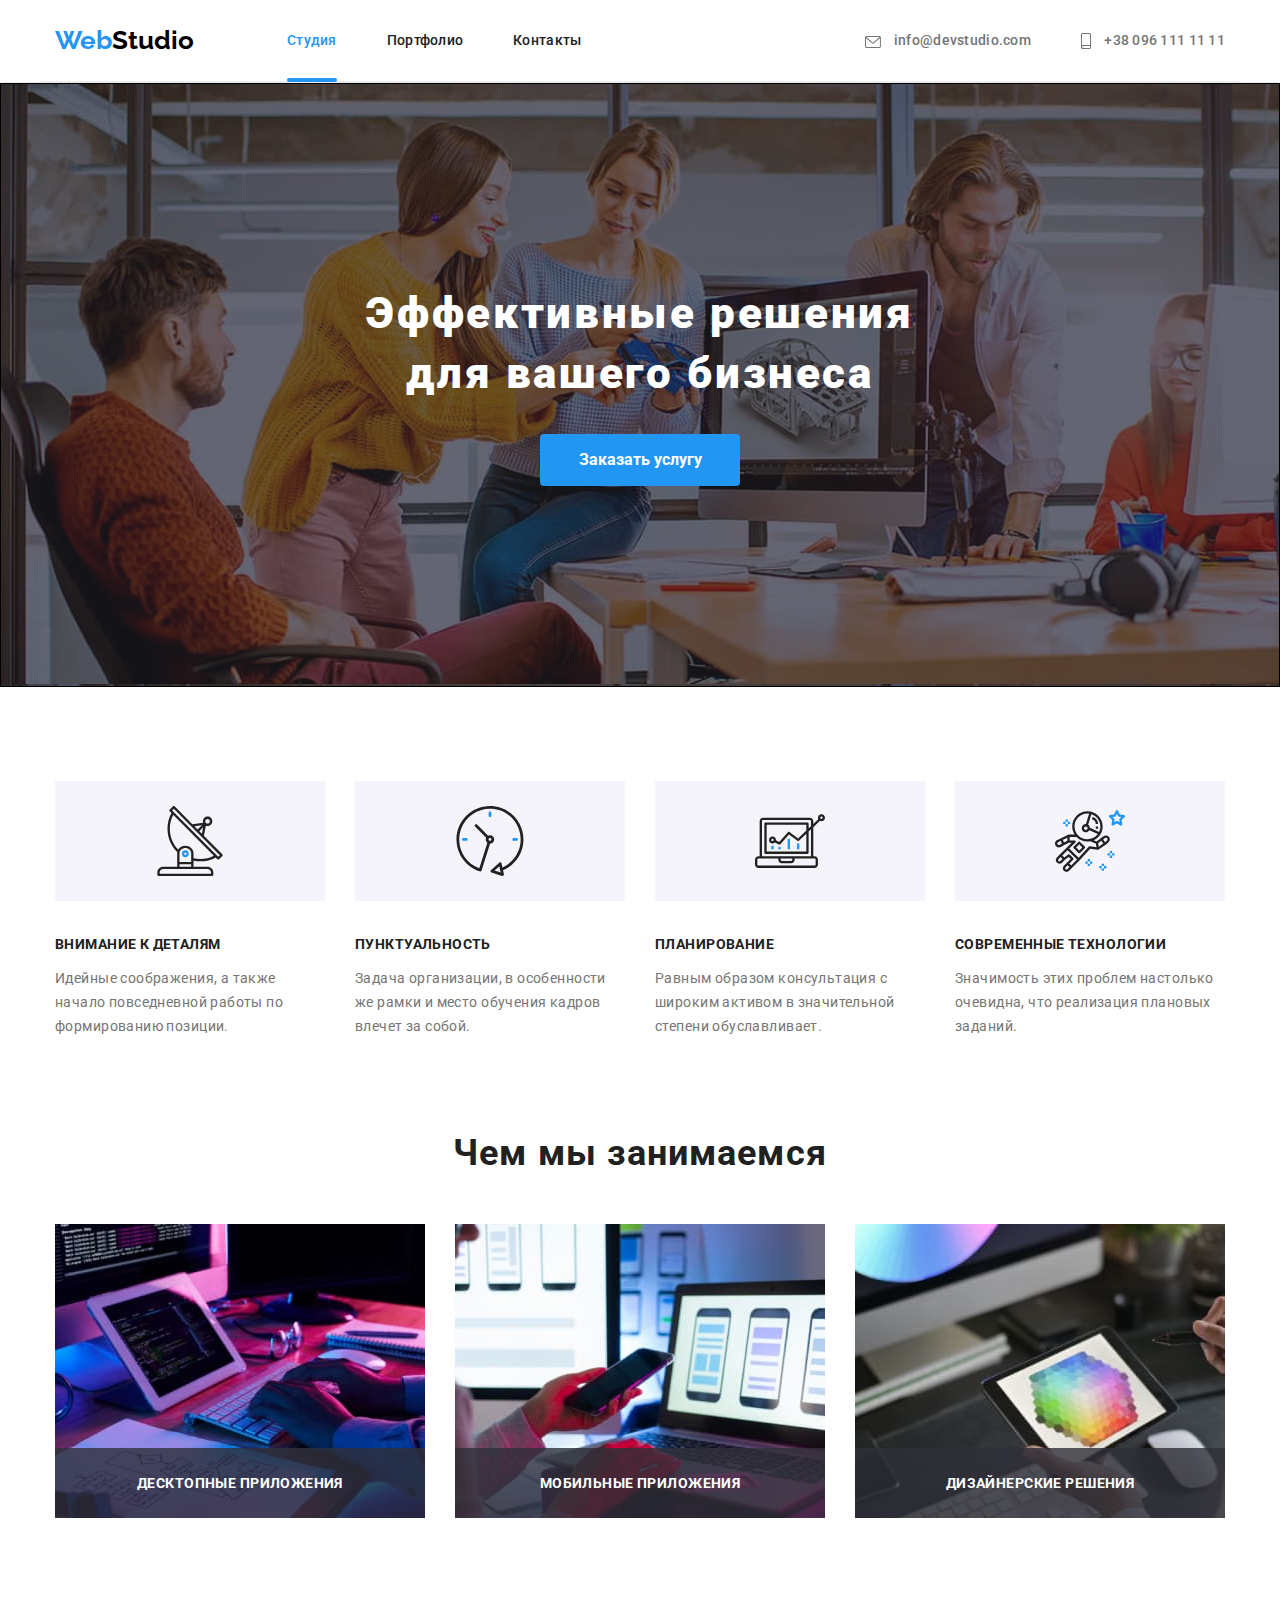
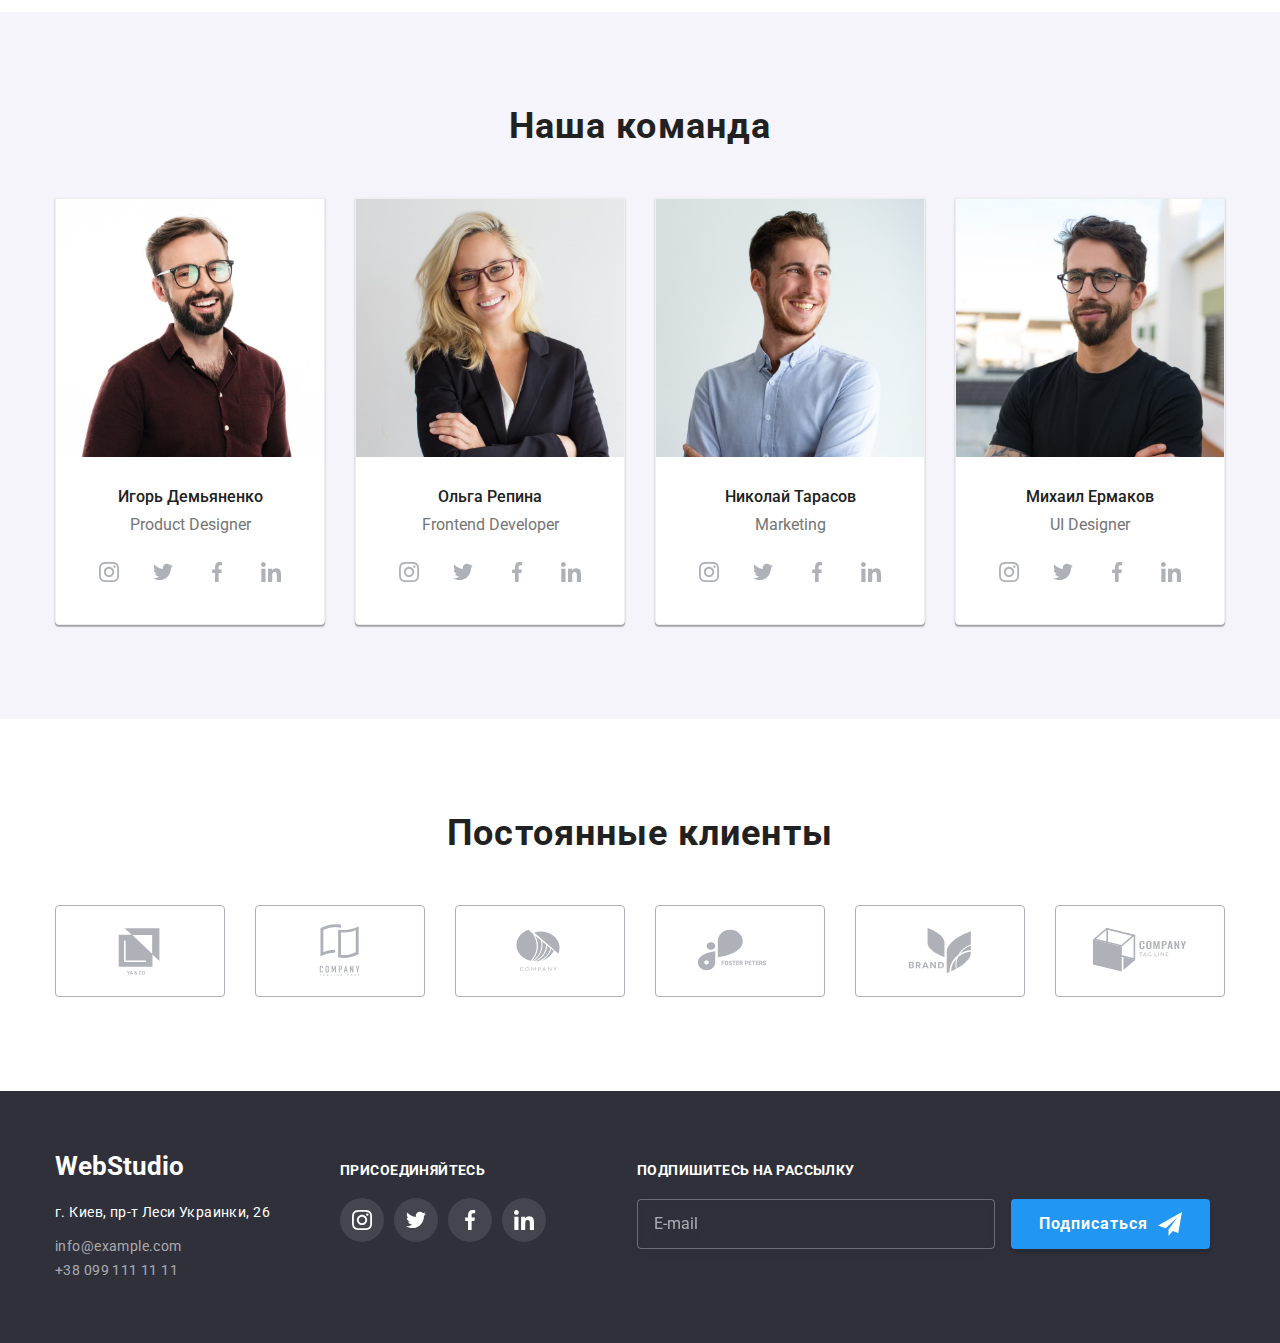
==== commit 97296aa3: "hw7" ====
--- a/index.html
+++ b/index.html
@@ -1,62 +1,65 @@
-<!DOCTYPE html>
-<html lang="ru">
-<head>
-    <link rel="stylesheet" href="https://cdnjs.cloudflare.com/ajax/libs/modern-normalize/1.1.0/modern-normalize.min.css"> 
-    <meta charset="UTF-8">
-    <meta http-equiv="X-UA-Compatible" content="IE=edge">
-    <meta name="viewport" content="width=device-width, initial-scale=1.0">
-    <title>WebStudio</title>
-    <link rel="preconnect" href="https://fonts.googleapis.com">
-    <link rel="preconnect" href="https://fonts.gstatic.com" crossorigin>
-    <link href="https://fonts.googleapis.com/css2?family=Raleway:wght@700&family=Roboto:wght@400;500;700;900&display=swap"
-        rel="stylesheet">
-    <link rel="stylesheet" href="./css/style.css">
-    <link rel="stylesheet" href="./css/main.min.css">
-</head>
-
-<body class="page">
-     
-
-    <!--Company info section-->
-  
-    <header class="header">
-        <div class="container">
-            <nav class="header-nav">
-        <a href="./" class="site-logo link"><span class="logo-blue link">Web</span>Studio</a>
-        <ul class="site-nav list">
-            <li class="nav-item"><a href="./index.html" class="site-nav-link link current">Студия</a></li>
-            <li class="nav-item"><a href="./portfolio.html" class="site-nav-link link">Портфолио</a></li>
-            <li class="nav-item"><a href="" class="site-nav-link link">Контакты</a></li>
-        </ul>
-        </nav>
-        <ul class="contact-nav list">
-            <li class="contact-item">
-               <a href="mailto:info@devstudio.com" class="contact-nav-item link">
-                     <svg class="contact-icon" width="16" height="12">
-                        <use href="./image/sprite.svg#icon-envelope"></use>
-                     </svg>
-            info@devstudio.com
-              </a>
-            </li>
-            <li class="contact-item">
-                <a href="+380961111111" class="contact-nav-item link">
-                     <svg class="contact-icon" width="10" height="16">
-                        <use href="./image/sprite.svg#icon-smartphone"></use>
-                     </svg>
-                    +38 096 111 11 11</a>
-            </li>
-        </ul>
-        </div>
-    </header>
-  
+
+    <!DOCTYPE html>
+    <html lang="ru">
+    
+    <head>
+        <link rel="stylesheet"
+            href="https://cdnjs.cloudflare.com/ajax/libs/modern-normalize/1.1.0/modern-normalize.min.css">
+        <meta charset="UTF-8">
+        <meta http-equiv="X-UA-Compatible" content="IE=edge">
+        <meta name="viewport" content="width=device-width, initial-scale=1.0">
+        <title>WebStudio</title>
+        <link rel="preconnect" href="https://fonts.googleapis.com">
+        <link rel="preconnect" href="https://fonts.gstatic.com" crossorigin>
+        <link
+            href="https://fonts.googleapis.com/css2?family=Raleway:wght@700&family=Roboto:wght@400;500;700;900&display=swap"
+            rel="stylesheet">
+        <link rel="stylesheet" href="./css/main.min.css">
+    </head>
+    
+    <body class="page">
+    
+        <!--Company info section-->
+    
+        <header class="header">
+            <div class="header container">
+                <nav class="header-nav">
+                    <a href="./" class="header-nav__logo link"><span class="header-nav__logo--blue link">Web</span>Studio</a>
+                    <ul class="header-list list">
+                        <li class="header-list__nav-item"><a href="./index.html" class="header-list__link link current">Студия</a></li>
+                        <li class="header-list__nav-item"><a href="./portfolio.html" class="header-list__link link ">Портфолио</a>
+                        </li>
+                        <li class="header-list__nav-item"><a href="" class="header-list__link link">Контакты</a></li>
+                    </ul>
+                </nav>
+                <ul class="contact-list list">
+                    <li class="contact-list__item">
+                        <a href="mailto:info@devstudio.com" class="contact-list__link link">
+                            <svg class="contact-list__icon" width="16" height="12">
+                                <use href="./image/sprite.svg#icon-envelope"></use>
+                            </svg>
+                            info@devstudio.com
+                        </a>
+                    </li>
+                    <li class="contact-list__item">
+                        <a href="+380961111111" class="contact-list__link link">
+                            <svg class="contact-list__icon" width="10" height="16">
+                                <use href="./image/sprite.svg#icon-smartphone"></use>
+                            </svg>
+                            +38 096 111 11 11</a>
+                    </li>
+                </ul>
+            </div>
+        </header>
+
    
     <!--Main section-->
 <main>
     <!--Hero-->
     <section  class="hero">
         <div class="container">
-        <h1  class="hero-title">Эффективные решения<br> для вашего бизнеса</h1>
-        <button type="button" class="button" data-modal-open>Заказать услугу</button>
+        <h1  class="hero__title">Эффективные решения<br> для вашего бизнеса</h1>
+        <button type="button" class="hero__button" data-modal-open>Заказать услугу</button>
         </div>
     </section>
 
@@ -64,42 +67,42 @@
     <!--Our Benefits-->
     <section class="benefits">
         <div class="container">
-        <ul class="benefits-title list"> 
-            <li class="list-item">
-                <div class="icon-box">
-                <svg class="benefits-icon" width="70" height="70">
+        <ul class="benefits-list list"> 
+            <li class="benefits-list__item">
+                <div class="benefits-list__icon-box">
+                <svg class="benefits-list__benefits-icon" width="70" height="70">
                     <use href="./image/sprite.svg#icon-antenna"></use>
                 </svg>
                 </div> 
-            <h3 class="benefits-title-list">Внимание к деталям</h3>
-            <p class="benefits-content">Идейные соображения, а также начало повседневной работы по формированию позиции.</p>
-            </li>
-            <li class="list-item">
-                <div class="icon-box">
-                <svg class="benefits-icon" width="70" height="70">
+            <h3 class="benefits-list__title">Внимание к деталям</h3>
+            <p class="benefits-list__content">Идейные соображения, а также начало повседневной работы по формированию позиции.</p>
+            </li>
+            <li class="benefits-list__item">
+                <div class="benefits-list__icon-box">
+                <svg class="benefits-list__icon" width="70" height="70">
                     <use href="./image/sprite.svg#icon-clock"></use>
                 </svg>
                 </div>
-            <h3 class="benefits-title-list">Пунктуальность</h3>
-            <p class="benefits-content">Задача организации, в особенности же рамки и место обучения кадров влечет за собой.</p>
+            <h3 class="benefits-list__title">Пунктуальность</h3>
+            <p class="benefits-list__content">Задача организации, в особенности же рамки и место обучения кадров влечет за собой.</p>
         </li>
-        <li class="list-item">
-            <div class="icon-box">
-            <svg class="benefits-icon" width="70" height="70">
+        <li class="benefits-list__item">
+            <div class="benefits-list__icon-box">
+            <svg class="benefits-list__icon" width="70" height="70">
                 <use href="./image/sprite.svg#icon-diagram"></use>
             </svg>
             </div>
-            <h3 class="benefits-title-list">Планирование</h3>
-            <p class="benefits-content">Равным образом консультация с широким активом в значительной степени обуславливает.</p>
+            <h3 class="benefits-list__title">Планирование</h3>
+            <p class="benefits-list__content">Равным образом консультация с широким активом в значительной степени обуславливает.</p>
         </li>
-        <li class="list-item">
-            <div class="icon-box">
-            <svg class="benefits-icon" width="70" height="70">
+        <li class="benefits-list__item">
+            <div class="benefits-list__icon-box">
+            <svg class="benefits-list__icon" width="70" height="70">
                 <use href="./image/sprite.svg#icon-astronaut"></use>
             </svg>
             </div>
-            <h3 class="benefits-title-list">Современные технологии</h3>
-            <p class="benefits-content">Значимость этих проблем настолько очевидна, что реализация плановых заданий.</p>
+            <h3 class="benefits-list__title">Современные технологии</h3>
+            <p class="benefits-list__content">Значимость этих проблем настолько очевидна, что реализация плановых заданий.</p>
         </li>
         </ul>
         </div>
@@ -108,23 +111,23 @@
 
 
         <!--What we do-->
-        <section class="our-work section">
+        <section class="work section">
             <div class="container">
         <h2 class="title">Чем мы занимаемся</h2>
         <ul class="work-image list" >
-            <li class="work-item"><img src="./image/box1.jpg" alt="Работа с компьютером" width="370" class="section-title">
-            <div class="work-title">
-                <p class="work-text">Десктопные приложения</p>
-            </div>
-            </li>
-            <li class="work-item"><img src="./image/box2.jpg" alt="Работа с телефоном" width="370" class="section-title">
-            <div class="work-title">
-                <p class="work-text">Мобильные приложения</p>
-            </div>
-            </li>
-            <li class="work-item"><img src="./image/box3.jpg" alt="Работа с планшетом" width="370" class="section-title">
-            <div class="work-title">
-                <p class="work-text">Дизайнерские решения</p>
+            <li class="work-image__item"><img src="./image/box1.jpg" alt="Работа с компьютером" width="370" class="section-title">
+            <div class="work-image__title">
+                <p class="work-image__text">Десктопные приложения</p>
+            </div>
+            </li>
+            <li class="work-image__item"><img src="./image/box2.jpg" alt="Работа с телефоном" width="370" class="section-title">
+            <div class="work-image__title">
+                <p class="work-image__text">Мобильные приложения</p>
+            </div>
+            </li>
+            <li class="work-image__item"><img src="./image/box3.jpg" alt="Работа с планшетом" width="370" class="section-title">
+            <div class="work-image__title">
+                <p class="work-image__text">Дизайнерские решения</p>
             </div>
             </li>
         </ul>
@@ -430,9 +433,9 @@
                 </div>
             
                 <div class="modal-form-field">
-                    <label for="input-name" class="modal-form-label">Телефон</label>
+                    <label for="input-tel" class="modal-form-label">Телефон</label>
                     <span class="input-wrap">
-                        <input type="text" id="input-tel" class="modal-form-input" name="modal-tel">
+                        <input type="tel" id="input-tel" class="modal-form-input" name="modal-tel">
                         <svg class="modal-form-icon" width="18" height="18">
                             <use href="./image/sprite.svg#icon-tel"></use>
                         </svg>
@@ -440,9 +443,9 @@
                 </div>
             
                 <div class="modal-form-field">
-                    <label for="input-name" class="modal-form-label">Почта</label>
+                    <label for="input-mail" class="modal-form-label">Почта</label>
                     <span class="input-wrap">
-                        <input type="text" id="input-mail" class="modal-form-input" name="modal-mail">
+                        <input type="mail" id="input-mail" class="modal-form-input" name="modal-mail">
                         <svg class="modal-form-icon" width="18" height="18">
                             <use href="./image/sprite.svg#icon-mail"></use>
                         </svg>
--- a/css/main.min.css
+++ b/css/main.min.css
@@ -1,2 +1,2 @@
-:root{--primary-text-color: #757575;--title-text-color: #212121;--accent-color: #2196f3;--primary-white-color: #ffff;--primary-bg-color: #f5f4fa}p,h1,h2,h3,h4,h5,h6{margin-top:0;margin-bottom:0}ul{margin-top:0;margin-bottom:0;padding-left:0}body{font-family:"Roboto", sans-serif;color:#dbd1d1}.list{padding:0;margin-top:0;margin-bottom:0;list-style:none}.link{text-decoration:none}.page{color:var(--primary-text-color)}img{display:block;max-width:100%}.visually-hidden{position:absolute;width:1px;height:1px;margin:-1px;padding:0;overflow:hidden;border:0;clip:rect(0 0 0 0)}.container{margin:0 auto;width:1200px;padding-left:15px;padding-right:15px}.button{align-items:center;border:1px solid transparent;text-align:center;min-width:200px;padding:10px 32px;border-radius:4px;font-weight:700;font-size:16px;line-height:1.87;background-color:var(--accent-color);color:#ffffff;transition:background-color 250ms cubic-bezier(0.4, 0, 0.2, 1)}.button:hover,.button:focus{background-color:#188ce8}.section{padding-top:94px;padding-bottom:94px}.title{margin-top:0;margin-bottom:50px;font-weight:700;font-size:36px;line-height:1, 66;text-align:center;letter-spacing:0.03em;color:var(--title-text-color)}.header{background-color:#fff;border-bottom:1px solid #ececec}.header .container{display:flex}.header-nav{display:flex;align-items:center}.site-nav{display:flex}.site-nav:hover,.site-nav:focus{color:var(--accent-color)}.site-nav-link{font-weight:500;font-size:14px;line-height:1.19;letter-spacing:0.02em;display:block;padding-top:32px;padding-bottom:32px;color:var(--title-text-color);transition:color 250ms cubic-bezier(0.4, 0, 0.2, 1)}.site-nav-link:hover,.site-nav-link:focus{color:var(--accent-color)}.nav-item{position:relative;margin-right:50px}.nav-item:last-child{margin:0}.nav-item:last-child .current::after{content:"";position:absolute;display:flex;justify-content:center;bottom:-1px;left:0px;width:100%;height:4px;background-color:var(--accent-color);border-radius:2px}.current{color:var(--accent-color)}.nav-item .current::after{content:"";position:absolute;display:flex;justify-content:center;bottom:-1px;left:0px;width:100%;height:4px;background-color:var(--accent-color);border-radius:2px}.contact-item{margin-right:50px}.contact-item:last-child{margin:0}.contact-nav{margin-left:auto;display:flex;display:flex;align-items:center;transition:color var(--time-aniamtion) var(--cubic-bezier)}.contact-nav:hover,.contact-nav:focus{color:var(--accent-color)}.contact-nav-item{display:block;padding-top:32px;padding-bottom:32px;margin:0;font-weight:500;font-size:14px;line-height:1.19;letter-spacing:0.02em;color:var(--primary-text-color);transition:color 250ms cubic-bezier(0.4, 0, 0.2, 1)}.contact-nav-item:hover .contact-icon,.contact-nav-item:focus .contact-icon{fill:var(--accent-color)}.contact-nav :hover,.contact-nav :focus{color:var(--accent-color)}.contact-icon{vertical-align:middle;margin-right:10px;fill:var(--primary-text-color);transition:fill 250ms cubic-bezier(0.4, 0, 0.2, 1)}.contact-nav-item:hover .contact-icon,.contact-nav-item:focus .contact-icon{fill:var(--accent-color)}.site-logo{margin-right:93px;color:#000000;font-family:Raleway;font-weight:700;font-size:26px;line-height:1.19}.logo-blue{color:var(--accent-color);font-family:Raleway;font-weight:700;font-size:26px;line-height:1.19}.hero{max-width:1600px;padding-bottom:200px;padding-top:200px;background-repeat:no-repeat;background-position:center;background:#c4c4c4;border:1px solid #000000;margin:auto;text-align:center;background-image:linear-gradient(rgba(47,48,58,0.4), rgba(47,48,58,0.4)),url("../image/herobackground.jpg")}.hero-title{margin-bottom:30px;font-weight:900;font-size:44px;text-transform:uppercase;line-height:1.36;color:#ffff}.benefits{padding-top:94px}.benefits-title{display:flex;justify-content:space-between;padding-left:0}.list-item{margin-right:30px;width:270px}.benefits-title-list{padding-top:0;margin-bottom:10px;font-weight:bold;font-size:14px;line-height:1.9;letter-spacing:0.03em;text-transform:uppercase;color:var(--title-text-color)}.list-item:last-child{margin-right:0}.icon-box{width:100%;height:100%;display:flex;justify-content:center;align-items:center;height:120px;width:270px;margin-bottom:30px;background-color:var(--primary-bg-color)}.benefits-content{font-size:14px;line-height:1.7;letter-spacing:0.03em;color:var(--primary-text-color)}.our-work{margin-top:0}.work-image{display:flex}.work-item{position:relative;width:370px;margin-right:30px}.work-item:last-child{margin-right:0}.work-title{position:absolute;display:flex;justify-content:center;align-items:center;bottom:0;width:100%;height:70px;background:rgba(47,48,58,0.8)}.work-text{font-weight:bold;font-size:14px;line-height:16px;text-align:center;letter-spacing:0.03em;text-transform:uppercase;color:#ffffff}.work-title::after{display:flex;justify-content:center}.team{display:flex;background-color:#f5f4fa}.team-name{padding-top:30px;padding-bottom:30px}.team-title{margin-bottom:10px;text-align:center;font-weight:500;font-size:16px;line-height:1.19;color:var(--title-text-color)}.title-eng{text-align:center;margin-bottom:16px}.team-item{width:270px;margin-right:30px;border:1px solid #eeeeee;background-color:#ffffff;border-bottom-left-radius:4px;border-bottom-right-radius:4px;box-shadow:0px 1px 3px rgba(0,0,0,0.12),0px 1px 1px rgba(0,0,0,0.14),0px 2px 1px rgba(0,0,0,0.2)}.team-item:last-child{margin-right:0}.socials-item{width:44px;height:44px;margin-right:10px}.socials-item:last-child{margin-right:0}.socials-list{display:flex;justify-content:center}.socials-link{width:100%;height:100%;display:flex;align-items:center;justify-content:center;border-radius:50%;background-color:#ffffff;transition:background-color 250ms cubic-bezier(0.4, 0, 0.2, 1)}.socials-link:hover,.socials-link:focus{background-color:var(--accent-color)}.socials-icon{fill:#afb1b8;transition:fill 250ms cubic-bezier(0.4, 0, 0.2, 1)}.socials-link:hover .socials-icon,.socials-link:focus .socials-icon{fill:#ffffff}.client-list{display:flex;justify-content:center}.client-list-item{border:1px solid #afb1b8;border-radius:4px;width:170px;height:92px;margin-right:30px;transition:border-color 250ms cubic-bezier(0.4, 0, 0.2, 1)}.client-list-item:hover,.client-list-item:focus{border-color:var(--accent-color)}.client-list-item:last-child{margin-right:0}.client-link{width:100%;height:100%;display:flex;align-items:center;justify-content:center}.client-link:hover,.client-link:focus{color:var(--title-text-color)}.client-icon{fill:#afb1b8;transition:fill 250ms cubic-bezier(0.4, 0, 0.2, 1)}.client-link:hover .client-icon,.client-link:focus .client-icon{fill:var(--accent-color)}.footer{background-color:#2f303a;padding-top:60px;padding-bottom:60px}.address-map{display:block;margin-bottom:10px;font-size:14px;line-height:1.71;font-style:normal;color:#ffffff;letter-spacing:0.03em}.address-link-mail{margin-bottom:10px;font-size:14px;line-height:1.71;font-style:normal;color:rgba(255,255,255,0.6);transition:color 250ms cubic-bezier(0.4, 0, 0.2, 1);letter-spacing:0.03em}.address-link-mail:hover,.address-link-mail:focus{color:var(--accent-color)}.address-link-tel{font-size:14px;line-height:1.71;font-style:normal;color:rgba(255,255,255,0.6);transition:color 250ms cubic-bezier(0.4, 0, 0.2, 1);letter-spacing:0.03em}.address-link-tel:hover,.address-link-tel:focus{color:var(--accent-color)}.footer-container{display:flex;align-items:baseline}.footer-contact{margin-right:70px}.footer-logo{display:block;margin-bottom:20px;font-weight:bold;font-size:26px;line-height:1.19;color:#ffffff}.footer-socials-box{margin-right:91px}.footer-socials-title{margin-bottom:20px;font-weight:bold;font-size:14px;line-height:16px;letter-spacing:0.03em;text-transform:uppercase;color:#ffffff}.footer-socials-item{width:44px;height:44px;margin-right:10px}.footer-socials-item:last-child{margin-right:0}.footer-socials{display:flex}.footer-socials-link{width:100%;height:100%;display:flex;align-items:center;justify-content:center;border-radius:50%;background-color:rgba(255,255,255,0.1);transition:background-color 250ms cubic-bezier(0.4, 0, 0.2, 1)}.footer-socials-link:hover,.footer-socials-link:focus{background-color:var(--accent-color)}.footer-socials-icon{fill:#ffffff;transition:fill 250ms cubic-bezier(0.4, 0, 0.2, 1)}.footer-socials-link:hover .footer-socials-icon,.footer-socials-link:focus .footer-socials-icon{fill:#ffffff}.subscribe-title{font-weight:700;font-size:14px;line-height:1.14;letter-spacing:0.03em;text-transform:uppercase;color:#ffffff}.subscribe-form{margin-top:20px}.subscribe-input{width:358px;height:50px;color:var(--accent-color);border:1px solid rgba(255,255,255,0.3);background-color:transparent;filter:drop-shadow(0px 4px 4px rgba(0,0,0,0.15));border-radius:4px;padding:15px 16px;margin-right:12px}.subscribe-input::placeholder{font-weight:400;font-size:16px;line-height:1.25;color:rgba(255,255,255,0.6)}.subscribe-button{background-color:var(--accent-color);box-shadow:0px 4px 4px rgba(0,0,0,0.15);border-radius:4px;padding:10px 28px;font-family:"Roboto", sans-serif;font-weight:700;font-size:16px;line-height:1.88;text-align:center;letter-spacing:0.06em;color:#ffffff;cursor:pointer;display:inline-flex;justify-content:center;align-items:center;transition:background-color 250ms cubic-bezier(0.4, 0, 0.2, 1);border:0}.subscribe-button:hover,.subscribe-button:focus{background-color:#188ce8}.subscribe-icon{margin-left:10px;fill:#ffffff}.portfolio-container{width:1200px;padding-left:15px;padding-right:15px;margin-left:auto;margin-right:auto}.portfolio{margin:0;padding:0;list-style:none;display:flex;flex-wrap:wrap;margin-left:-30px;margin-top:-30px}.portfolio-item{display:block;box-sizing:border-box;flex-basis:calc(100% / 3 - 30px);margin-left:30px;margin-top:30px}.cards-thumb{position:relative;overflow:hidden}.card-overlay{top:0;left:0;width:100%;height:100%;padding:63px 24px;position:absolute;background-color:rgba(33,150,243,0.9);font-size:18px;line-height:1.56;letter-spacing:0.03em;color:#ffffff;transform:translateY(100%);transition:transform 250ms cubic-bezier(0.4, 0, 0.2, 1)}.portfolio-link:hover .card-overlay,.portfolio-link:focus .card-overlay{transform:translateY(0%)}.portfolio-link{display:block;transition:box-shadow 250ms cubic-bezier(0.4, 0, 0.2, 1)}.portfolio-link:hover,.portfolio-link:focus{box-shadow:0px 1px 1px rgba(0,0,0,0.12),0px 4px 4px rgba(0,0,0,0.06),1px 4px 6px rgba(0,0,0,0.16)}.portfolio-link:hover .card-overlay,.portfolio-link:focus .card-overlay{transform:translateY(0%)}.portfolio-card{background-color:#ffffff;padding-left:20px;padding-right:20px;padding-top:24px;padding-bottom:24px;border-right:1px solid #eeeeee;border-left:1px solid #eeeeee;border-bottom:1px solid #eeeeee}.portfolio-title{margin-bottom:4px;font-weight:bold;font-size:18px;line-height:2;letter-spacing:0.06em;color:var(--title-text-color)}.portfolio-text{color:var(--primary-text-color)}.button-list{display:flex;justify-content:center;margin-bottom:50px}.btn-item{margin-right:8px}.btn-item:last-child{margin-right:0}.button-item{font-weight:500;font-size:16px;line-height:1.62;border-radius:4px;background-color:#f5f4fa;border:1px solid #eeeeee;color:var(--title-text-color);cursor:pointer;transition:color 250ms cubic-bezier(0.4, 0, 0.2, 1),background-color 250ms cubic-bezier(0.4, 0, 0.2, 1),box-shadow 250ms cubic-bezier(0.4, 0, 0.2, 1)}.button-item:hover,.button-item:focus{color:#ffffff;background-color:var(--accent-color);box-shadow:0px 3px 1px rgba(0,0,0,0.1),0px 1px 2px rgba(0,0,0,0.08),0px 2px 2px rgba(0,0,0,0.12)}.backdrop{position:fixed;top:0;left:0;width:100vw;height:100vh;background-color:rgba(0,0,0,0.2);transition:opacity 250ms cubic-bezier(0.4, 0, 0.2, 1)}.backdrop.is-hidden{visibility:hidden;pointer-events:none;opacity:0}.backdrop.is-hidden .modal{transform:scale(0.8) translate(-50%, -50%)}.modal{position:absolute;width:520px;min-height:580px;background-color:#ffffff;border-radius:5px;left:50%;top:50%;transform:translate(-50%, -50%);padding:40px}.data-modal-close{width:30px;height:30px;border:1px solid rgba(0,0,0,0.1);background-color:unset;cursor:pointer;border-radius:50%;position:absolute;right:8px;top:8px;position:absolute;right:8px;top:8px;display:flex;align-items:center;justify-content:center;transition:fill 2500ms cubic-bezier(0.4, 0, 0.2, 1)}.modal-close-icon:hover,.modal-close-icon:focus{fill:var(--accent-color)}.modal-title{font-size:20px;text-align:center;color:var(--title-text-color);display:block;margin-bottom:20px}.modal-title{font-size:20px;text-align:center;color:var(--title-text-color);display:block;margin-bottom:20px}.modal-form-field{margin-bottom:15px;cursor:pointer}.modal-form-label{font-size:12px;color:var(--primary-text-color);display:block;margin-bottom:4px}.input-wrap{display:flex;justify-content:center;position:relative}.modal-form-input{width:100%;height:40px;border:1px solid rgba(33,33,33,0.2);border-radius:4px;padding-left:40px;cursor:pointer}.modal-form-input:hover,.modal-form-input:focus{border-color:var(--accent-color);outline:none}.modal-form-icon{position:absolute;left:12px;top:50%;transform:translateY(-50%)}.modal-form-input:hover+.modal-form-icon,.modal-form-input:focus+.modal-form-icon{fill:var(--accent-color)}.modal-comment{width:100%;height:120px;border:1px solid rgba(33,33,33,0.2);border-radius:4px;padding-left:16px;padding-top:12px;resize:none;cursor:pointer}.modal-comment::placeholder{font-size:12px}.modal-comment:hover,.modal-comment:focus{border-color:var(--accent-color);outline:none}.check-label{font-size:14px;line-height:1.71;letter-spacing:0.03em;display:flex;align-items:center}.check-color{margin-left:5px;color:var(--accent-color)}.check-icon{width:15px;height:15px;border:2px solid #000000;border-radius:2px;margin-right:5px;display:flex;justify-content:center;align-items:center;transition:border-color 250ms cubic-bezier(0.4, 0, 0.2, 1)}.checkbox:checked+.check-label>.check-icon{background:var(--accent-color);border:transparent}.form-btn{font-weight:400;font-size:16px;height:50px;text-align:center;letter-spacing:0.06em;cursor:pointer;border:0;padding:10px 55px;color:#ffffff;background:#188ce8;box-shadow:0px 4px 4px rgba(0,0,0,0.15);border-radius:4px;margin:0 auto;display:block;transition:border-color 250ms cubic-bezier(0.4, 0, 0.2, 1)}
+:root{--primary-text-color: #757575;--title-text-color: #212121;--accent-color: #2196f3;--primary-white-color: #ffff;--primary-bg-color: #f5f4fa}p,h1,h2,h3,h4,h5,h6{margin-top:0;margin-bottom:0}ul{margin-top:0;margin-bottom:0;padding-left:0}body{font-family:"Roboto", sans-serif;color:#dbd1d1}.list{padding:0;margin-top:0;margin-bottom:0;list-style:none}.link{text-decoration:none}.page{color:var(--primary-text-color)}img{display:block;max-width:100%}.visually-hidden{position:absolute;width:1px;height:1px;margin:-1px;padding:0;overflow:hidden;border:0;clip:rect(0 0 0 0)}.container{margin:0 auto;width:1200px;padding-left:15px;padding-right:15px}.hero__button{align-items:center;border:1px solid transparent;text-align:center;min-width:200px;padding:10px 32px;border-radius:4px;font-weight:700;font-size:16px;line-height:1.87;background-color:var(--accent-color);color:#ffffff;transition:background-color 250ms cubic-bezier(0.4, 0, 0.2, 1)}.hero__button:hover,.hero__button:focus{background-color:#188ce8}.section{padding-top:94px;padding-bottom:94px}.title{margin-top:0;margin-bottom:50px;font-weight:700;font-size:36px;line-height:1, 66;text-align:center;letter-spacing:0.03em;color:var(--title-text-color)}.header{background-color:#fff;border-bottom:1px solid #ececec}.header .container{display:flex}.header-nav{display:flex;align-items:center}.header-list{display:flex}.header-list:hover,.header-list:focus{color:var(--accent-color)}.header-list__nav-item{position:relative;margin-right:50px}.header-list__nav-item:last-child{margin:0}.header-list__nav-item:last-child .current::after{content:"";position:absolute;display:flex;justify-content:center;bottom:-1px;left:0px;width:100%;height:4px;background-color:var(--accent-color);border-radius:2px}.header-list__link{font-weight:500;font-size:14px;line-height:1.19;letter-spacing:0.02em;display:block;padding-top:32px;padding-bottom:32px;color:var(--title-text-color);transition:color 250ms cubic-bezier(0.4, 0, 0.2, 1)}.header-list__link:hover,.header-list__link:focus{color:var(--accent-color)}.current{color:var(--accent-color)}.header-list__nav-item .current::after{content:"";position:absolute;display:flex;justify-content:center;bottom:-1px;left:0px;width:100%;height:4px;background-color:var(--accent-color);border-radius:2px}.contact-list{margin-left:auto;display:flex;display:flex;align-items:center;transition:color var(--time-aniamtion) var(--cubic-bezier)}.contact-list:hover,.contact-list:focus{color:var(--accent-color)}.contact-list__item{margin-right:50px}.contact-list__item:last-child{margin:0}.contact-list__link{display:block;padding-top:32px;padding-bottom:32px;margin:0;font-weight:500;font-size:14px;line-height:1.19;letter-spacing:0.02em;color:var(--primary-text-color);transition:color 250ms cubic-bezier(0.4, 0, 0.2, 1)}.contact-list__link:hover .contact-list__icon,.contact-list__link:focus .contact-list__icon{fill:var(--accent-color)}.contact-list :hover,.contact-list :focus{color:var(--accent-color)}.contact-list__icon{vertical-align:middle;margin-right:10px;fill:var(--primary-text-color);transition:fill 250ms cubic-bezier(0.4, 0, 0.2, 1)}.contact-list__item:hover .contact-list__icon,.contact-list__item:focus .contact-list__icon{fill:var(--accent-color)}.header-nav__logo{margin-right:93px;color:#000000;font-family:Raleway;font-weight:700;font-size:26px;line-height:1.19}.header-nav__logo--blue{color:var(--accent-color)}.footer-logo{display:block;margin-bottom:20px;font-weight:bold;font-size:26px;line-height:1.19;color:#ffffff}.hero{max-width:1600px;padding-bottom:200px;padding-top:200px;background-repeat:no-repeat;background-position:center;background:#c4c4c4;border:1px solid #000000;margin:auto;text-align:center;background-image:linear-gradient(rgba(47,48,58,0.4), rgba(47,48,58,0.4)),url("../image/herobackground.jpg")}.hero__title{margin-bottom:30px;font-size:44px;font-weight:900;line-height:1.36;letter-spacing:.06em;color:#ffff}.benefits{padding-top:94px}.benefits-list{display:flex;justify-content:space-between;padding-left:0}.benefits-list__item{margin-right:30px;width:270px}.benefits-list__title{padding-top:0;margin-bottom:10px;font-weight:bold;font-size:14px;line-height:1.9;letter-spacing:0.03em;text-transform:uppercase;color:var(--title-text-color)}.benefits-list__item:last-child{margin-right:0}.benefits-list__icon-box{width:100%;height:100%;display:flex;justify-content:center;align-items:center;height:120px;width:270px;margin-bottom:30px;background-color:var(--primary-bg-color)}.benefits-list__content{font-size:14px;line-height:1.7;letter-spacing:0.03em;color:var(--primary-text-color)}.work{margin-top:0}.work-image{display:flex}.work-image__item{position:relative;width:370px;margin-right:30px}.work-image__item:last-child{margin-right:0}.work-image__title{position:absolute;display:flex;justify-content:center;align-items:center;bottom:0;width:100%;height:70px;background:rgba(47,48,58,0.8)}.work-image__text{font-size:14px;font-weight:700;line-height:.87;letter-spacing:.03em;text-transform:uppercase;color:#ffffff}.work-title::after{display:flex;justify-content:center}.team{display:flex;background-color:#f5f4fa}.team-name{padding-top:30px;padding-bottom:30px}.team-title{margin-bottom:10px;text-align:center;font-weight:500;font-size:16px;line-height:1.19;color:var(--title-text-color)}.title-eng{text-align:center;margin-bottom:16px}.team-item{width:270px;margin-right:30px;border:1px solid #eeeeee;background-color:#ffffff;border-bottom-left-radius:4px;border-bottom-right-radius:4px;box-shadow:0px 1px 3px rgba(0,0,0,0.12),0px 1px 1px rgba(0,0,0,0.14),0px 2px 1px rgba(0,0,0,0.2)}.team-item:last-child{margin-right:0}.socials-item{width:44px;height:44px;margin-right:10px}.socials-item:last-child{margin-right:0}.socials-list{display:flex;justify-content:center}.socials-link{width:100%;height:100%;display:flex;align-items:center;justify-content:center;border-radius:50%;background-color:#ffffff;transition:background-color 250ms cubic-bezier(0.4, 0, 0.2, 1)}.socials-link:hover,.socials-link:focus{background-color:var(--accent-color)}.socials-icon{fill:#afb1b8;transition:fill 250ms cubic-bezier(0.4, 0, 0.2, 1)}.socials-link:hover .socials-icon,.socials-link:focus .socials-icon{fill:#ffffff}.client-list{display:flex;justify-content:center}.client-list-item{border:1px solid #afb1b8;border-radius:4px;width:170px;height:92px;margin-right:30px;transition:border-color 250ms cubic-bezier(0.4, 0, 0.2, 1)}.client-list-item:hover,.client-list-item:focus{border-color:var(--accent-color)}.client-list-item:last-child{margin-right:0}.client-link{width:100%;height:100%;display:flex;align-items:center;justify-content:center}.client-link:hover,.client-link:focus{color:var(--title-text-color)}.client-icon{fill:#afb1b8;transition:fill 250ms cubic-bezier(0.4, 0, 0.2, 1)}.client-link:hover .client-icon,.client-link:focus .client-icon{fill:var(--accent-color)}.footer{background-color:#2f303a;padding-top:60px;padding-bottom:60px}.address-map{display:block;margin-bottom:10px;font-size:14px;line-height:1.71;font-style:normal;color:#ffffff;letter-spacing:0.03em}.address-link-mail{margin-bottom:10px;font-size:14px;line-height:1.71;font-style:normal;color:rgba(255,255,255,0.6);transition:color 250ms cubic-bezier(0.4, 0, 0.2, 1);letter-spacing:0.03em}.address-link-mail:hover,.address-link-mail:focus{color:var(--accent-color)}.address-link-tel{font-size:14px;line-height:1.71;font-style:normal;color:rgba(255,255,255,0.6);transition:color 250ms cubic-bezier(0.4, 0, 0.2, 1);letter-spacing:0.03em}.address-link-tel:hover,.address-link-tel:focus{color:var(--accent-color)}.footer-container{display:flex;align-items:baseline}.footer-contact{margin-right:70px}.footer-socials-box{margin-right:91px}.footer-socials-title{margin-bottom:20px;font-weight:bold;font-size:14px;line-height:16px;letter-spacing:0.03em;text-transform:uppercase;color:#ffffff}.footer-socials-item{width:44px;height:44px;margin-right:10px}.footer-socials-item:last-child{margin-right:0}.footer-socials{display:flex}.footer-socials-link{width:100%;height:100%;display:flex;align-items:center;justify-content:center;border-radius:50%;background-color:rgba(255,255,255,0.1);transition:background-color 250ms cubic-bezier(0.4, 0, 0.2, 1)}.footer-socials-link:hover,.footer-socials-link:focus{background-color:var(--accent-color)}.footer-socials-icon{fill:#ffffff;transition:fill 250ms cubic-bezier(0.4, 0, 0.2, 1)}.footer-socials-link:hover .footer-socials-icon,.footer-socials-link:focus .footer-socials-icon{fill:#ffffff}.subscribe-title{font-weight:700;font-size:14px;line-height:1.14;letter-spacing:0.03em;text-transform:uppercase;color:#ffffff}.subscribe-form{margin-top:20px}.subscribe-input{width:358px;height:50px;color:var(--accent-color);border:1px solid rgba(255,255,255,0.3);background-color:transparent;filter:drop-shadow(0px 4px 4px rgba(0,0,0,0.15));border-radius:4px;padding:15px 16px;margin-right:12px}.subscribe-input::placeholder{font-weight:400;font-size:16px;line-height:1.25;color:rgba(255,255,255,0.6)}.subscribe-button{background-color:var(--accent-color);box-shadow:0px 4px 4px rgba(0,0,0,0.15);border-radius:4px;padding:10px 28px;font-family:"Roboto", sans-serif;font-weight:700;font-size:16px;line-height:1.88;text-align:center;letter-spacing:0.06em;color:#ffffff;cursor:pointer;display:inline-flex;justify-content:center;align-items:center;transition:background-color 250ms cubic-bezier(0.4, 0, 0.2, 1);border:0}.subscribe-button:hover,.subscribe-button:focus{background-color:#188ce8}.subscribe-icon{margin-left:10px;fill:#ffffff}.portfolio-container{width:1200px;padding-left:15px;padding-right:15px;margin-left:auto;margin-right:auto}.portfolio{margin:0;padding:0;list-style:none;display:flex;flex-wrap:wrap;margin-left:-30px;margin-top:-30px}.portfolio-item{display:block;box-sizing:border-box;flex-basis:calc(100% / 3 - 30px);margin-left:30px;margin-top:30px}.cards-thumb{position:relative;overflow:hidden}.card-overlay{top:0;left:0;width:100%;height:100%;padding:63px 24px;position:absolute;background-color:rgba(33,150,243,0.9);font-size:18px;line-height:1.56;letter-spacing:0.03em;color:#ffffff;transform:translateY(100%);transition:transform 250ms cubic-bezier(0.4, 0, 0.2, 1)}.portfolio-link:hover .card-overlay,.portfolio-link:focus .card-overlay{transform:translateY(0%)}.portfolio-link{display:block;transition:box-shadow 250ms cubic-bezier(0.4, 0, 0.2, 1)}.portfolio-link:hover,.portfolio-link:focus{box-shadow:0px 1px 1px rgba(0,0,0,0.12),0px 4px 4px rgba(0,0,0,0.06),1px 4px 6px rgba(0,0,0,0.16)}.portfolio-link:hover .card-overlay,.portfolio-link:focus .card-overlay{transform:translateY(0%)}.portfolio-card{background-color:#ffffff;padding-left:20px;padding-right:20px;padding-top:24px;padding-bottom:24px;border-right:1px solid #eeeeee;border-left:1px solid #eeeeee;border-bottom:1px solid #eeeeee}.portfolio-title{margin-bottom:4px;font-size:18px;font-weight:700;line-height:2;letter-spacing:.06em;color:var(--title-text-color)}.portfolio-text{color:var(--primary-text-color)}.button-list{display:flex;justify-content:center;margin-bottom:50px}.btn-item{margin-right:8px}.btn-item:last-child{margin-right:0}.button-item{font-weight:500;font-size:16px;line-height:1.62;border-radius:4px;background-color:#f5f4fa;border:1px solid #eeeeee;color:var(--title-text-color);cursor:pointer;transition:color 250ms cubic-bezier(0.4, 0, 0.2, 1),background-color 250ms cubic-bezier(0.4, 0, 0.2, 1),box-shadow 250ms cubic-bezier(0.4, 0, 0.2, 1)}.button-item:hover,.button-item:focus{color:#ffffff;background-color:var(--accent-color);box-shadow:0px 3px 1px rgba(0,0,0,0.1),0px 1px 2px rgba(0,0,0,0.08),0px 2px 2px rgba(0,0,0,0.12)}.backdrop{position:fixed;top:0;left:0;width:100vw;height:100vh;background-color:rgba(0,0,0,0.2);transition:opacity 250ms cubic-bezier(0.4, 0, 0.2, 1)}.backdrop.is-hidden{visibility:hidden;pointer-events:none;opacity:0}.backdrop.is-hidden .modal{transform:scale(0.8) translate(-50%, -50%)}.modal{position:absolute;width:520px;min-height:580px;background-color:#ffffff;border-radius:5px;left:50%;top:50%;transform:translate(-50%, -50%);padding:40px}.data-modal-close{width:30px;height:30px;border:1px solid rgba(0,0,0,0.1);background-color:unset;cursor:pointer;border-radius:50%;position:absolute;right:8px;top:8px;position:absolute;right:8px;top:8px;display:flex;align-items:center;justify-content:center;transition:fill 2500ms cubic-bezier(0.4, 0, 0.2, 1)}.modal-close-icon{transition:fill 250ms cubic-bezier(0.4, 0, 0.2, 1)}.data-modal-close:hover .modal-close-icon,.data-modal-close:focus .modal-close-icon{fill:var(--accent-color)}.data-modal-close:hover .modal-close-icon,.data-modal-close:focus .modal-close-icon{fill:var(--accent-color)}.modal-title{font-size:20px;text-align:center;color:var(--title-text-color);display:block;margin-bottom:20px}.modal-title{font-size:20px;text-align:center;color:var(--title-text-color);display:block;margin-bottom:20px}.modal-form-field{margin-bottom:15px;cursor:pointer}.modal-form-label{font-size:12px;color:var(--primary-text-color);display:block;margin-bottom:4px}.input-wrap{display:flex;justify-content:center;position:relative}.modal-form-input{width:100%;height:40px;border:1px solid rgba(33,33,33,0.2);border-radius:4px;padding-left:40px;cursor:pointer}.modal-form-input:hover,.modal-form-input:focus{border-color:var(--accent-color);outline:none}.modal-form-icon{position:absolute;left:12px;top:50%;transform:translateY(-50%)}.modal-form-input:hover+.modal-form-icon,.modal-form-input:focus+.modal-form-icon{fill:var(--accent-color)}.modal-comment{width:100%;height:120px;border:1px solid rgba(33,33,33,0.2);border-radius:4px;padding-left:16px;padding-top:12px;resize:none;cursor:pointer}.modal-comment::placeholder{font-size:12px}.modal-comment:hover,.modal-comment:focus{border-color:var(--accent-color);outline:none}.check-label{font-size:14px;line-height:1.71;letter-spacing:0.03em;display:flex;align-items:center}.check-color{margin-left:5px;color:var(--accent-color)}.check-icon{width:15px;height:15px;border:2px solid #000000;border-radius:2px;margin-right:5px;display:flex;justify-content:center;align-items:center;transition:border-color 250ms cubic-bezier(0.4, 0, 0.2, 1)}.checkbox:checked+.check-label>.check-icon{background:var(--accent-color);border:transparent}.form-btn{font-weight:400;font-size:16px;height:50px;text-align:center;letter-spacing:0.06em;cursor:pointer;border:0;padding:10px 55px;color:#ffffff;background:#188ce8;box-shadow:0px 4px 4px rgba(0,0,0,0.15);border-radius:4px;margin:0 auto;display:block;transition:border-color 250ms cubic-bezier(0.4, 0, 0.2, 1)}
 /*# sourceMappingURL=main.min.css.map */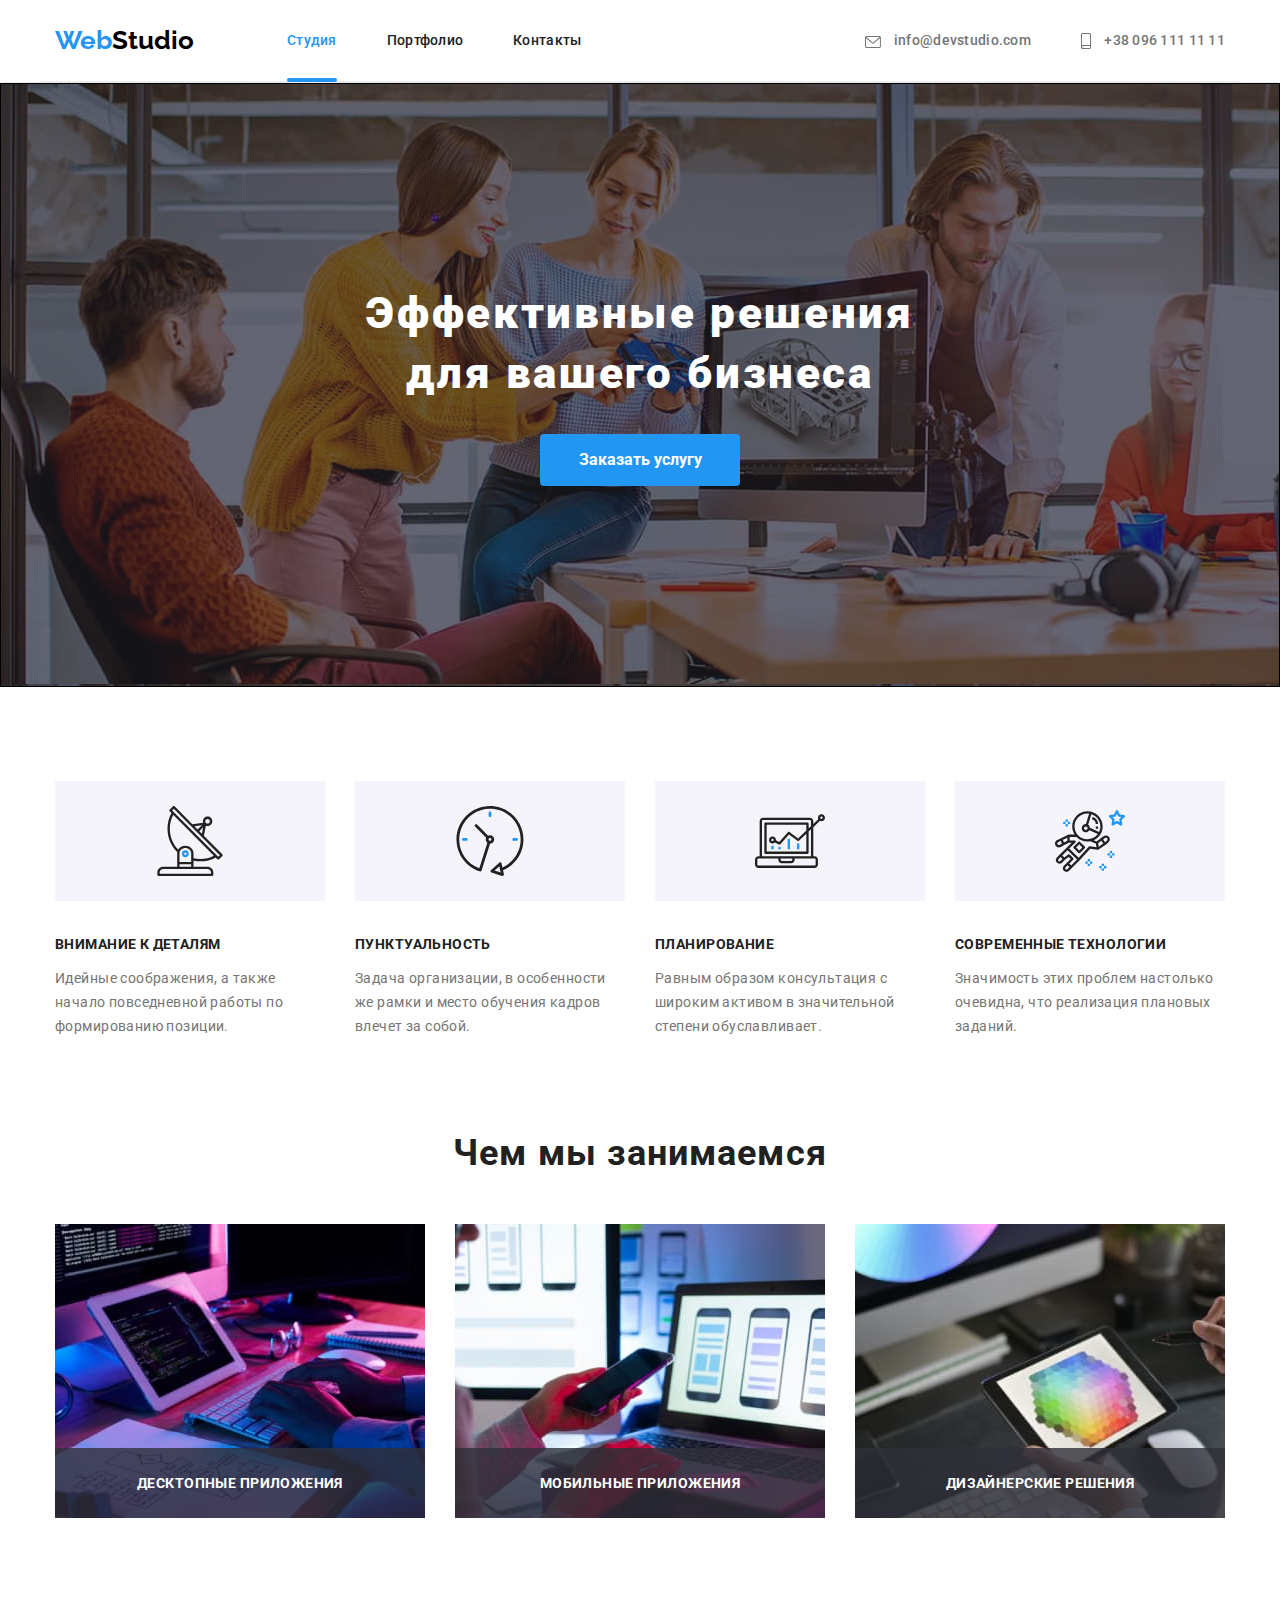
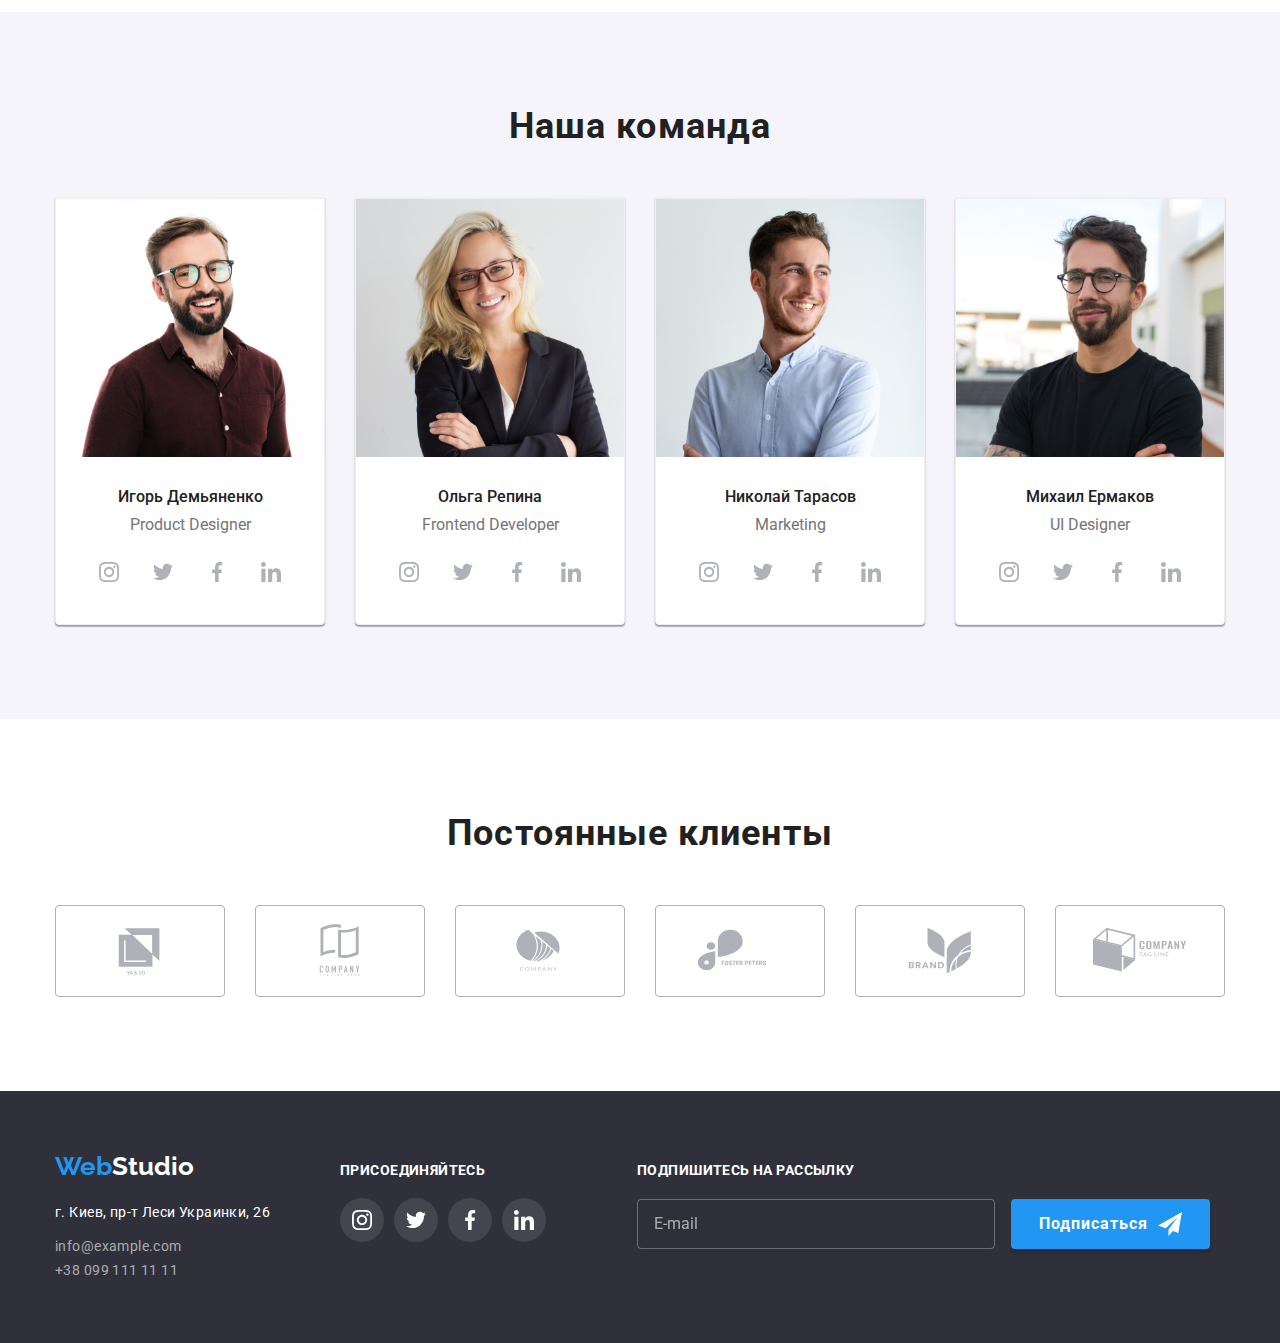
==== commit 7d6ad349: "hw7" ====
--- a/index.html
+++ b/index.html
@@ -24,7 +24,7 @@
         <header class="header">
             <div class="header container">
                 <nav class="header-nav">
-                    <a href="./" class="header-nav__logo link"><span class="header-nav__logo--blue link">Web</span>Studio</a>
+                    <a href="./" class="site__logo site__logo--right link"><span class="site__logo--bright link">Web</span>Studio</a>
                     <ul class="header-list list">
                         <li class="header-list__nav-item"><a href="./index.html" class="header-list__link link current">Студия</a></li>
                         <li class="header-list__nav-item"><a href="./portfolio.html" class="header-list__link link ">Портфолио</a>
@@ -139,152 +139,152 @@
         <div class="container">
         <h2 class="title">Наша команда</h2>
         <ul class="team list">
-            <li class="team-item">
+            <li class="team__item">
             <img src="./image/team1.jpg" alt="Сотрудник 1" width="270">
-            <div class="team-name">
-            <h3 class="team-title">Игорь Демьяненко</h3>
-            <p class="title-eng" lang="en">Product Designer</p>
-            <ul class="team-socials socials-list list">
-                <li class="socials-item">
-                    <a href="" class="socials-link link">
-                        <svg class="socials-icon" width="20" height="20">
+            <div class="team__name">
+            <h3 class="team__title">Игорь Демьяненко</h3>
+            <p class="team__title-eng" lang="en">Product Designer</p>
+        <ul class="socials-list list">
+                <li class="socials-list__item">
+                    <a href="" class="socials-list__link socials-list__link--light">
+                        <svg class="socials-list__icon socials-list__icon--dark" width="20" height="20">
                             <use href="./image/sprite.svg#icon-instagram"></use>
                         </svg>
                     </a>
                 </li>
-                <li class="socials-item">
-                    <a href="" class="socials-link link">
-                        <svg class="socials-icon" width="20" height="20">
-                            <use href="./image/sprite.svg#icon-twitter"></use>
-                        </svg>
-                    </a>
-                </li>
-                <li class="socials-item">
-                    <a href="" class="socials-link">
-                        <svg class="socials-icon" width="20" height="20">
+            <li class="socials-list__item">
+                <a href="" class="socials-list__link socials-list__link--light">
+                    <svg class="socials-list__icon socials-list__icon--dark" width="20" height="20">
+                        <use href="./image/sprite.svg#icon-twitter"></use>
+                    </svg>
+                </a>
+            </li>
+                <li class="socials-list__item">
+                    <a href="" class="socials-list__link socials-list__link--light">
+                        <svg class="socials-list__icon socials-list__icon--dark" width="20" height="20">
                             <use href="./image/sprite.svg#icon-facebook"></use>
                         </svg>
                     </a>
                 </li>
-                <li class="socials-item">
-                    <a href="" class="socials-link">
-                        <svg class="socials-icon" width="20" height="20">
+                <li class="socials-list__item">
+                    <a href="" class="socials-list__link socials-list__link--light">
+                        <svg class="socials-list__icon socials-list__icon--dark" width="20" height="20">
                             <use href="./image/sprite.svg#icon-linkedin"></use>
                         </svg>
                     </a>
                 </li>
-            </ul>
-            </div>
-            </li>
-            <li class="team-item">
+        </ul>
+            </div>
+            </li>
+            <li class="team__item">
                 <img src="./image/team2.jpg" alt="Сотрудник 2" width="270">
-                <div class="team-name">
-                <h3 class="team-title">Ольга Репина</h3>
-                <p class="title-eng" lang="en">Frontend Developer</p>
-               <ul class="team-socials socials-list list">
-                   <li class="socials-item">
-                       <a href="" class="socials-link">
-                    <svg class="socials-icon" width="20" height="20">
+                <div class="team__name">
+                <h3 class="team__title">Ольга Репина</h3>
+                <p class="team__title-eng" lang="en">Frontend Developer</p>
+        <ul class="socials-list list">
+                   <li class="socials-list__item">
+                       <a href="" class="socials-list__link socials-list__link--light">
+                    <svg class="socials-list__icon socials-list__icon--dark" width="20" height="20">
                         <use href="./image/sprite.svg#icon-instagram"></use>
                     </svg>
                     </a>
                    </li>
-                <li class="socials-item">
-                    <a href="" class="socials-link">
-                        <svg class="socials-icon" width="20" height="20">
+                <li class="socials-list__item">
+                    <a href="" class="socials-list__link socials-list__link--light">
+                        <svg class="socials-list__icon socials-list__icon--dark" width="20" height="20">
                             <use href="./image/sprite.svg#icon-twitter"></use>
                         </svg>
                     </a>
                 </li>
-                <li class="socials-item">
-                    <a href="" class="socials-link">
-                        <svg class="socials-icon" width="20" height="20">
+                <li class="socials-list__item">
+                    <a href="" class="socials-list__link socials-list__link--light">
+                        <svg class="socials-list__icon socials-list__icon--dark" width="20" height="20">
                             <use href="./image/sprite.svg#icon-facebook"></use>
                         </svg>
                     </a>
                 </li>
-                <li class="socials-item">
-                    <a href="" class="socials-link">
-                        <svg class="socials-icon" width="20" height="20">
+                <li class="socials-list__item">
+                    <a href="" class="socials-list__link socials-list__link--light">
+                        <svg class="socials-list__icon socials-list__icon--dark" width="20" height="20">
                             <use href="./image/sprite.svg#icon-linkedin"></use>
                         </svg>
                     </a>
                 </li>
+        </ul>
+             </div>
+            </li>
+            <li class="team__item">
+                <img src="./image/team3.jpg" alt="Сотрудник 3" width="270">
+                <div class="team__name">
+                <h3 class="team__title">Николай Тарасов</h3>
+                <p class="team__title-eng" lang="en">Marketing</p>
+        <ul class="socials-list list">
+                    <li class="socials-list__item">
+                        <a href="" class="socials-list__link socials-list__link--light">
+                            <svg class="socials-list__icon socials-list__icon--dark" width="20" height="20">
+                                <use href="./image/sprite.svg#icon-instagram"></use>
+                            </svg>
+                        </a>
+                    </li>
+                <li class="socials-list__item">
+                    <a href="" class="socials-list__link socials-list__link--light">
+                        <svg class="socials-list__icon socials-list__icon--dark" width="20" height="20">
+                            <use href="./image/sprite.svg#icon-twitter"></use>
+                        </svg>
+                    </a>
+                </li>
+                    <li class="socials-list__item">
+                        <a href="" class="socials-list__link socials-list__link--light">
+                            <svg class="socials-list__icon socials-list__icon--dark" width="20" height="20">
+                                <use href="./image/sprite.svg#icon-facebook"></use>
+                            </svg>
+                        </a>
+                    </li>
+                <li class="socials-list__item">
+                    <a href="" class="socials-list__link socials-list__link--light">
+                        <svg class="socials-list__icon socials-list__icon--dark" width="20" height="20">
+                            <use href="./image/sprite.svg#icon-linkedin"></use>
+                        </svg>
+                    </a>
+                </li>
             </ul>
-             </div>
-            </li>
-            <li class="team-item">
-                <img src="./image/team3.jpg" alt="Сотрудник 3" width="270">
-                <div class="team-name">
-                <h3 class="team-title">Николай Тарасов</h3>
-                <p class="title-eng" lang="en">Marketing</p>
-                <ul class="team-socials socials-list list">
-                    <li class="socials-item">
-                        <a href="" class="socials-link link">
-                            <svg class="socials-icon" width="20" height="20">
+                </div>
+            </li>
+            <li class="team__item">
+                <img src="./image/team4.jpg" alt="Сотрудник 4" width="270">
+                <div class="team__name">
+                <h3 class="team__title">Михаил Ермаков</h3>
+                <p class="team__title-eng" lang="en">UI Designer</p>
+            <ul class="socials-list list">
+                    <li class="socials-list__item">
+                        <a href="" class="socials-list__link socials-list__link--light">
+                            <svg class="socials-list__icon socials-list__icon--dark" width="20" height="20">
                                 <use href="./image/sprite.svg#icon-instagram"></use>
                             </svg>
                         </a>
                     </li>
-                    <li class="socials-item">
-                        <a href="" class="socials-link link">
-                            <svg class="socials-icon" width="20" height="20">
+                    <li class="socials-list__item">
+                        <a href="" class="socials-list__link socials-list__link--light">
+                            <svg class="socials-list__icon socials-list__icon--dark" width="20" height="20">
                                 <use href="./image/sprite.svg#icon-twitter"></use>
                             </svg>
                         </a>
                     </li>
-                    <li class="socials-item">
-                        <a href="" class="socials-link link">
-                            <svg class="socials-icon" width="20" height="20">
+                    <li class="socials-list__item">
+                        <a href="" class="socials-list__link socials-list__link--light">
+                            <svg class="socials-list__icon socials-list__icon--dark" width="20" height="20">
                                 <use href="./image/sprite.svg#icon-facebook"></use>
                             </svg>
                         </a>
                     </li>
-                    <li class="socials-item">
-                        <a href="" class="socials-link link">
-                            <svg class="socials-icon" width="20" height="20">
+                    <li class="socials-list__item">
+                        <a href="" class="socials-list__link socials-list__link--light">
+                            <svg class="socials-list__icon socials-list__icon--dark" width="20" height="20">
                                 <use href="./image/sprite.svg#icon-linkedin"></use>
                             </svg>
                         </a>
                     </li>
-                </ul>
-                </div>
-            </li>
-            <li class="team-item">
-                <img src="./image/team4.jpg" alt="Сотрудник 4" width="270">
-                <div class="team-name">
-                <h3 class="team-title">Михаил Ермаков</h3>
-                <p class="title-eng" lang="en">UI Designer</p>
-                <ul class="team-socials socials-list list">
-                    <li class="socials-item">
-                        <a href="" class="socials-link link">
-                            <svg class="socials-icon" width="20" height="20">
-                                <use href="./image/sprite.svg#icon-instagram"></use>
-                            </svg>
-                        </a>
-                    </li>
-                    <li class="socials-item">
-                        <a href="" class="socials-link link">
-                            <svg class="socials-icon" width="20" height="20">
-                                <use href="./image/sprite.svg#icon-twitter"></use>
-                            </svg>
-                        </a>
-                    </li>
-                    <li class="socials-item">
-                        <a href="" class="socials-link link">
-                            <svg class="socials-icon" width="20" height="20">
-                                <use href="./image/sprite.svg#icon-facebook"></use>
-                            </svg>
-                        </a>
-                    </li>
-                    <li class="socials-item">
-                        <a href="" class="socials-link link">
-                            <svg class="socials-icon" width="20" height="20">
-                                <use href="./image/sprite.svg#icon-linkedin"></use>
-                            </svg>
-                        </a>
-                    </li>
-                </ul>
+            </ul>
                 </div>
             </li>
         </ul>
@@ -349,7 +349,7 @@
         <!--Company Contacts-->
         <div class="container footer-container">
             <div class="footer-contact">
-           <a href="./index.html" class="footer-logo link"><span class="logo-blue">Web</span>Studio</a>
+           <a href="./index.html" class="site__logo site__logo--bottom link"><span class="site__logo--bright">Web</span>Studio</a>
            <address>
                 <a href="https://goo.gl/maps/cJGYPFcAXHMfUzg28" target="_blank" rel="noopener noreferrer"
                     class="address-map link">г. Киев, пр-т Леси Украинки, 26</a>
@@ -364,31 +364,31 @@
         </div>
         <div class="footer-socials-box">
             <h2 class="footer-socials-title">присоединяйтесь</h2>
-            <ul class="footer-socials  list">
-                <li class="footer-socials-item">
-                    <a href="" class="footer-socials-link link">
-                        <svg class="footer-socials-icon" width="20" height="20">
+            <ul class="socials-list  list">
+                <li class="socials-list__item">
+                    <a href="" class="socials-list__link socials-list__link--dark link">
+                        <svg class="socials-list__icon socials-list__icon--light" width="20" height="20">
                             <use href="./image/sprite.svg#icon-instagram"></use>
                         </svg>
                     </a>
                 </li>
-                <li class="footer-socials-item">
-                    <a href="" class="footer-socials-link link">
-                        <svg class="footer-socials-icon" width="20" height="20">
+                <li class="socials-list__item">
+                    <a href="" class="socials-list__link socials-list__link--dark link">
+                        <svg class="socials-list__icon socials-list__icon--light" width="20" height="20">
                             <use href="./image/sprite.svg#icon-twitter"></use>
                         </svg>
                     </a>
                 </li>
-                <li class="footer-socials-item">
-                    <a href="" class="footer-socials-link link">
-                        <svg class="footer-socials-icon" width="20" height="20">
+                <li class="socials-list__item">
+                    <a href="" class="socials-list__link socials-list__link--dark link">
+                        <svg class="socials-list__icon socials-list__icon--light" width="20" height="20">
                             <use href="./image/sprite.svg#icon-facebook"></use>
                         </svg>
                     </a>
                 </li>
-                <li class="footer-socials-item">
-                    <a href="" class="footer-socials-link link">
-                        <svg class="footer-socials-icon" width="20" height="20">
+                <li class="socials-list__item">
+                    <a href="" class="socials-list__link socials-list__link--dark link">
+                        <svg class="socials-list__icon socials-list__icon--light" width="20" height="20">
                             <use href="./image/sprite.svg#icon-linkedin"></use>
                         </svg>
                     </a>
@@ -396,12 +396,12 @@
             </ul>
             </div>
             <div class="subscribe">
-                <label class="subscribe-title" for="name">Подпишитесь на рассылку</label>
-                <form class="subscribe-form">
-                    <input class="subscribe-input" type="email" name="email" id="name" placeholder="E-mail" />
-            
-                    <button class="subscribe-button" type="submit">Подписаться
-                        <svg class="subscribe-icon" width="24" height="24">
+                <label class="subscribe__title" for="name">Подпишитесь на рассылку</label>
+                <form class="subscribe__form">
+                    <input class="subscribe__input" type="email" name="email" id="name" placeholder="E-mail" />
+            
+                    <button class="subscribe__button" type="submit">Подписаться
+                        <svg class="subscribe__icon" width="24" height="24">
                             <use href="./image/sprite.svg#icon-send"></use>
                         </svg>
                     </button>
@@ -414,60 +414,60 @@
     <!--modal window-->
     <div class="backdrop is-hidden" data-modal>
         <div class="modal">
-            <button type="button" class="data-modal-close" data-modal-close>
-                <svg class="modal-close-icon" width="18" height="18">
+            <button type="button" class="modal__close-btn" data-modal-close>
+                <svg class="modal__close-icon" width="18" height="18">
                     <use href="./image/sprite.svg#icon-close-black-1"></use>
                 </svg>
             </button>
             <form action="#" class="modal-form">
-                <b class="modal-title">Оставьте свои данные, мы вам перезвоним</b>
+                <b class="modal-form__title">Оставьте свои данные, мы вам перезвоним</b>
             
                 <div class="modal-form-field">
-                    <label for="input-name" class="modal-form-label">Имя</label>
+                    <label for="input-name" class="modal-form-field__label">Имя</label>
                     <span class="input-wrap">
-                        <input type="text" id="input-name" class="modal-form-input" name="modal-name">
-                        <svg class="modal-form-icon" width="18" height="18">
+                        <input type="text" id="input-name" class="modal-form-field__input" name="modal-name">
+                        <svg class="modal-form-field__icon" width="18" height="18">
                             <use href="./image/sprite.svg#icon-name"></use>
                         </svg>
                     </span>
                 </div>
             
                 <div class="modal-form-field">
-                    <label for="input-tel" class="modal-form-label">Телефон</label>
+                    <label for="input-tel" class="modal-form-field__label">Телефон</label>
                     <span class="input-wrap">
-                        <input type="tel" id="input-tel" class="modal-form-input" name="modal-tel">
-                        <svg class="modal-form-icon" width="18" height="18">
+                        <input type="tel" id="input-tel" class="modal-form-field__input" name="modal-tel">
+                        <svg class="modal-form-field__icon" width="18" height="18">
                             <use href="./image/sprite.svg#icon-tel"></use>
                         </svg>
                     </span>
                 </div>
             
                 <div class="modal-form-field">
-                    <label for="input-mail" class="modal-form-label">Почта</label>
+                    <label for="input-mail" class="modal-form-field__label">Почта</label>
                     <span class="input-wrap">
-                        <input type="mail" id="input-mail" class="modal-form-input" name="modal-mail">
-                        <svg class="modal-form-icon" width="18" height="18">
+                        <input type="mail" id="input-mail" class="modal-form-field__input" name="modal-mail">
+                        <svg class="modal-form-field__icon" width="18" height="18">
                             <use href="./image/sprite.svg#icon-mail"></use>
                         </svg>
                     </span>
                 </div>
             
                 <div class="modal-form-field">
-                    <label for="comment" class="modal-form-label">Комментарий</label>
-                    <textarea name="modal-comment" id="comment" placeholder="Введите текст" class="modal-comment"></textarea>
-                </div>
-            
-                <div class="modal-form-field">
-                    <input type="checkbox" id="check" name="policy" class=" visually-hidden checkbox">
-                    <label for="check" class="check-label">
-                        <span class="check-icon">
+                    <label for="comment" class="modal-form-field__label">Комментарий</label>
+                    <textarea name="modal-comment" id="comment" placeholder="Введите текст" class="modal-form-field__comment"></textarea>
+                </div>
+            
+                <div class="modal-check">
+                    <input type="checkbox" id="check" name="policy" class=" visually-hidden modal-check__checkbox">
+                    <label for="check" class="modal-check__label">
+                        <span class="modal-check__icon">
                             <svg class="" width="11" height="8">
                                 <use href="./image/sprite.svg#icon-check"></use>
                             </svg>
                         </span>Соглашаюсь с рассылкой и принимаю <a href="" class="check-color">Условия договора</a></label>
                 </div>
             
-                <button type="submit" class="btn form-btn">Отправить</button>
+                <button type="submit" class="btn modal-form__form-btn">Отправить</button>
             
             </form>
         </div>
--- a/css/main.min.css
+++ b/css/main.min.css
@@ -1,2 +1,2 @@
-:root{--primary-text-color: #757575;--title-text-color: #212121;--accent-color: #2196f3;--primary-white-color: #ffff;--primary-bg-color: #f5f4fa}p,h1,h2,h3,h4,h5,h6{margin-top:0;margin-bottom:0}ul{margin-top:0;margin-bottom:0;padding-left:0}body{font-family:"Roboto", sans-serif;color:#dbd1d1}.list{padding:0;margin-top:0;margin-bottom:0;list-style:none}.link{text-decoration:none}.page{color:var(--primary-text-color)}img{display:block;max-width:100%}.visually-hidden{position:absolute;width:1px;height:1px;margin:-1px;padding:0;overflow:hidden;border:0;clip:rect(0 0 0 0)}.container{margin:0 auto;width:1200px;padding-left:15px;padding-right:15px}.hero__button{align-items:center;border:1px solid transparent;text-align:center;min-width:200px;padding:10px 32px;border-radius:4px;font-weight:700;font-size:16px;line-height:1.87;background-color:var(--accent-color);color:#ffffff;transition:background-color 250ms cubic-bezier(0.4, 0, 0.2, 1)}.hero__button:hover,.hero__button:focus{background-color:#188ce8}.section{padding-top:94px;padding-bottom:94px}.title{margin-top:0;margin-bottom:50px;font-weight:700;font-size:36px;line-height:1, 66;text-align:center;letter-spacing:0.03em;color:var(--title-text-color)}.header{background-color:#fff;border-bottom:1px solid #ececec}.header .container{display:flex}.header-nav{display:flex;align-items:center}.header-list{display:flex}.header-list:hover,.header-list:focus{color:var(--accent-color)}.header-list__nav-item{position:relative;margin-right:50px}.header-list__nav-item:last-child{margin:0}.header-list__nav-item:last-child .current::after{content:"";position:absolute;display:flex;justify-content:center;bottom:-1px;left:0px;width:100%;height:4px;background-color:var(--accent-color);border-radius:2px}.header-list__link{font-weight:500;font-size:14px;line-height:1.19;letter-spacing:0.02em;display:block;padding-top:32px;padding-bottom:32px;color:var(--title-text-color);transition:color 250ms cubic-bezier(0.4, 0, 0.2, 1)}.header-list__link:hover,.header-list__link:focus{color:var(--accent-color)}.current{color:var(--accent-color)}.header-list__nav-item .current::after{content:"";position:absolute;display:flex;justify-content:center;bottom:-1px;left:0px;width:100%;height:4px;background-color:var(--accent-color);border-radius:2px}.contact-list{margin-left:auto;display:flex;display:flex;align-items:center;transition:color var(--time-aniamtion) var(--cubic-bezier)}.contact-list:hover,.contact-list:focus{color:var(--accent-color)}.contact-list__item{margin-right:50px}.contact-list__item:last-child{margin:0}.contact-list__link{display:block;padding-top:32px;padding-bottom:32px;margin:0;font-weight:500;font-size:14px;line-height:1.19;letter-spacing:0.02em;color:var(--primary-text-color);transition:color 250ms cubic-bezier(0.4, 0, 0.2, 1)}.contact-list__link:hover .contact-list__icon,.contact-list__link:focus .contact-list__icon{fill:var(--accent-color)}.contact-list :hover,.contact-list :focus{color:var(--accent-color)}.contact-list__icon{vertical-align:middle;margin-right:10px;fill:var(--primary-text-color);transition:fill 250ms cubic-bezier(0.4, 0, 0.2, 1)}.contact-list__item:hover .contact-list__icon,.contact-list__item:focus .contact-list__icon{fill:var(--accent-color)}.header-nav__logo{margin-right:93px;color:#000000;font-family:Raleway;font-weight:700;font-size:26px;line-height:1.19}.header-nav__logo--blue{color:var(--accent-color)}.footer-logo{display:block;margin-bottom:20px;font-weight:bold;font-size:26px;line-height:1.19;color:#ffffff}.hero{max-width:1600px;padding-bottom:200px;padding-top:200px;background-repeat:no-repeat;background-position:center;background:#c4c4c4;border:1px solid #000000;margin:auto;text-align:center;background-image:linear-gradient(rgba(47,48,58,0.4), rgba(47,48,58,0.4)),url("../image/herobackground.jpg")}.hero__title{margin-bottom:30px;font-size:44px;font-weight:900;line-height:1.36;letter-spacing:.06em;color:#ffff}.benefits{padding-top:94px}.benefits-list{display:flex;justify-content:space-between;padding-left:0}.benefits-list__item{margin-right:30px;width:270px}.benefits-list__title{padding-top:0;margin-bottom:10px;font-weight:bold;font-size:14px;line-height:1.9;letter-spacing:0.03em;text-transform:uppercase;color:var(--title-text-color)}.benefits-list__item:last-child{margin-right:0}.benefits-list__icon-box{width:100%;height:100%;display:flex;justify-content:center;align-items:center;height:120px;width:270px;margin-bottom:30px;background-color:var(--primary-bg-color)}.benefits-list__content{font-size:14px;line-height:1.7;letter-spacing:0.03em;color:var(--primary-text-color)}.work{margin-top:0}.work-image{display:flex}.work-image__item{position:relative;width:370px;margin-right:30px}.work-image__item:last-child{margin-right:0}.work-image__title{position:absolute;display:flex;justify-content:center;align-items:center;bottom:0;width:100%;height:70px;background:rgba(47,48,58,0.8)}.work-image__text{font-size:14px;font-weight:700;line-height:.87;letter-spacing:.03em;text-transform:uppercase;color:#ffffff}.work-title::after{display:flex;justify-content:center}.team{display:flex;background-color:#f5f4fa}.team-name{padding-top:30px;padding-bottom:30px}.team-title{margin-bottom:10px;text-align:center;font-weight:500;font-size:16px;line-height:1.19;color:var(--title-text-color)}.title-eng{text-align:center;margin-bottom:16px}.team-item{width:270px;margin-right:30px;border:1px solid #eeeeee;background-color:#ffffff;border-bottom-left-radius:4px;border-bottom-right-radius:4px;box-shadow:0px 1px 3px rgba(0,0,0,0.12),0px 1px 1px rgba(0,0,0,0.14),0px 2px 1px rgba(0,0,0,0.2)}.team-item:last-child{margin-right:0}.socials-item{width:44px;height:44px;margin-right:10px}.socials-item:last-child{margin-right:0}.socials-list{display:flex;justify-content:center}.socials-link{width:100%;height:100%;display:flex;align-items:center;justify-content:center;border-radius:50%;background-color:#ffffff;transition:background-color 250ms cubic-bezier(0.4, 0, 0.2, 1)}.socials-link:hover,.socials-link:focus{background-color:var(--accent-color)}.socials-icon{fill:#afb1b8;transition:fill 250ms cubic-bezier(0.4, 0, 0.2, 1)}.socials-link:hover .socials-icon,.socials-link:focus .socials-icon{fill:#ffffff}.client-list{display:flex;justify-content:center}.client-list-item{border:1px solid #afb1b8;border-radius:4px;width:170px;height:92px;margin-right:30px;transition:border-color 250ms cubic-bezier(0.4, 0, 0.2, 1)}.client-list-item:hover,.client-list-item:focus{border-color:var(--accent-color)}.client-list-item:last-child{margin-right:0}.client-link{width:100%;height:100%;display:flex;align-items:center;justify-content:center}.client-link:hover,.client-link:focus{color:var(--title-text-color)}.client-icon{fill:#afb1b8;transition:fill 250ms cubic-bezier(0.4, 0, 0.2, 1)}.client-link:hover .client-icon,.client-link:focus .client-icon{fill:var(--accent-color)}.footer{background-color:#2f303a;padding-top:60px;padding-bottom:60px}.address-map{display:block;margin-bottom:10px;font-size:14px;line-height:1.71;font-style:normal;color:#ffffff;letter-spacing:0.03em}.address-link-mail{margin-bottom:10px;font-size:14px;line-height:1.71;font-style:normal;color:rgba(255,255,255,0.6);transition:color 250ms cubic-bezier(0.4, 0, 0.2, 1);letter-spacing:0.03em}.address-link-mail:hover,.address-link-mail:focus{color:var(--accent-color)}.address-link-tel{font-size:14px;line-height:1.71;font-style:normal;color:rgba(255,255,255,0.6);transition:color 250ms cubic-bezier(0.4, 0, 0.2, 1);letter-spacing:0.03em}.address-link-tel:hover,.address-link-tel:focus{color:var(--accent-color)}.footer-container{display:flex;align-items:baseline}.footer-contact{margin-right:70px}.footer-socials-box{margin-right:91px}.footer-socials-title{margin-bottom:20px;font-weight:bold;font-size:14px;line-height:16px;letter-spacing:0.03em;text-transform:uppercase;color:#ffffff}.footer-socials-item{width:44px;height:44px;margin-right:10px}.footer-socials-item:last-child{margin-right:0}.footer-socials{display:flex}.footer-socials-link{width:100%;height:100%;display:flex;align-items:center;justify-content:center;border-radius:50%;background-color:rgba(255,255,255,0.1);transition:background-color 250ms cubic-bezier(0.4, 0, 0.2, 1)}.footer-socials-link:hover,.footer-socials-link:focus{background-color:var(--accent-color)}.footer-socials-icon{fill:#ffffff;transition:fill 250ms cubic-bezier(0.4, 0, 0.2, 1)}.footer-socials-link:hover .footer-socials-icon,.footer-socials-link:focus .footer-socials-icon{fill:#ffffff}.subscribe-title{font-weight:700;font-size:14px;line-height:1.14;letter-spacing:0.03em;text-transform:uppercase;color:#ffffff}.subscribe-form{margin-top:20px}.subscribe-input{width:358px;height:50px;color:var(--accent-color);border:1px solid rgba(255,255,255,0.3);background-color:transparent;filter:drop-shadow(0px 4px 4px rgba(0,0,0,0.15));border-radius:4px;padding:15px 16px;margin-right:12px}.subscribe-input::placeholder{font-weight:400;font-size:16px;line-height:1.25;color:rgba(255,255,255,0.6)}.subscribe-button{background-color:var(--accent-color);box-shadow:0px 4px 4px rgba(0,0,0,0.15);border-radius:4px;padding:10px 28px;font-family:"Roboto", sans-serif;font-weight:700;font-size:16px;line-height:1.88;text-align:center;letter-spacing:0.06em;color:#ffffff;cursor:pointer;display:inline-flex;justify-content:center;align-items:center;transition:background-color 250ms cubic-bezier(0.4, 0, 0.2, 1);border:0}.subscribe-button:hover,.subscribe-button:focus{background-color:#188ce8}.subscribe-icon{margin-left:10px;fill:#ffffff}.portfolio-container{width:1200px;padding-left:15px;padding-right:15px;margin-left:auto;margin-right:auto}.portfolio{margin:0;padding:0;list-style:none;display:flex;flex-wrap:wrap;margin-left:-30px;margin-top:-30px}.portfolio-item{display:block;box-sizing:border-box;flex-basis:calc(100% / 3 - 30px);margin-left:30px;margin-top:30px}.cards-thumb{position:relative;overflow:hidden}.card-overlay{top:0;left:0;width:100%;height:100%;padding:63px 24px;position:absolute;background-color:rgba(33,150,243,0.9);font-size:18px;line-height:1.56;letter-spacing:0.03em;color:#ffffff;transform:translateY(100%);transition:transform 250ms cubic-bezier(0.4, 0, 0.2, 1)}.portfolio-link:hover .card-overlay,.portfolio-link:focus .card-overlay{transform:translateY(0%)}.portfolio-link{display:block;transition:box-shadow 250ms cubic-bezier(0.4, 0, 0.2, 1)}.portfolio-link:hover,.portfolio-link:focus{box-shadow:0px 1px 1px rgba(0,0,0,0.12),0px 4px 4px rgba(0,0,0,0.06),1px 4px 6px rgba(0,0,0,0.16)}.portfolio-link:hover .card-overlay,.portfolio-link:focus .card-overlay{transform:translateY(0%)}.portfolio-card{background-color:#ffffff;padding-left:20px;padding-right:20px;padding-top:24px;padding-bottom:24px;border-right:1px solid #eeeeee;border-left:1px solid #eeeeee;border-bottom:1px solid #eeeeee}.portfolio-title{margin-bottom:4px;font-size:18px;font-weight:700;line-height:2;letter-spacing:.06em;color:var(--title-text-color)}.portfolio-text{color:var(--primary-text-color)}.button-list{display:flex;justify-content:center;margin-bottom:50px}.btn-item{margin-right:8px}.btn-item:last-child{margin-right:0}.button-item{font-weight:500;font-size:16px;line-height:1.62;border-radius:4px;background-color:#f5f4fa;border:1px solid #eeeeee;color:var(--title-text-color);cursor:pointer;transition:color 250ms cubic-bezier(0.4, 0, 0.2, 1),background-color 250ms cubic-bezier(0.4, 0, 0.2, 1),box-shadow 250ms cubic-bezier(0.4, 0, 0.2, 1)}.button-item:hover,.button-item:focus{color:#ffffff;background-color:var(--accent-color);box-shadow:0px 3px 1px rgba(0,0,0,0.1),0px 1px 2px rgba(0,0,0,0.08),0px 2px 2px rgba(0,0,0,0.12)}.backdrop{position:fixed;top:0;left:0;width:100vw;height:100vh;background-color:rgba(0,0,0,0.2);transition:opacity 250ms cubic-bezier(0.4, 0, 0.2, 1)}.backdrop.is-hidden{visibility:hidden;pointer-events:none;opacity:0}.backdrop.is-hidden .modal{transform:scale(0.8) translate(-50%, -50%)}.modal{position:absolute;width:520px;min-height:580px;background-color:#ffffff;border-radius:5px;left:50%;top:50%;transform:translate(-50%, -50%);padding:40px}.data-modal-close{width:30px;height:30px;border:1px solid rgba(0,0,0,0.1);background-color:unset;cursor:pointer;border-radius:50%;position:absolute;right:8px;top:8px;position:absolute;right:8px;top:8px;display:flex;align-items:center;justify-content:center;transition:fill 2500ms cubic-bezier(0.4, 0, 0.2, 1)}.modal-close-icon{transition:fill 250ms cubic-bezier(0.4, 0, 0.2, 1)}.data-modal-close:hover .modal-close-icon,.data-modal-close:focus .modal-close-icon{fill:var(--accent-color)}.data-modal-close:hover .modal-close-icon,.data-modal-close:focus .modal-close-icon{fill:var(--accent-color)}.modal-title{font-size:20px;text-align:center;color:var(--title-text-color);display:block;margin-bottom:20px}.modal-title{font-size:20px;text-align:center;color:var(--title-text-color);display:block;margin-bottom:20px}.modal-form-field{margin-bottom:15px;cursor:pointer}.modal-form-label{font-size:12px;color:var(--primary-text-color);display:block;margin-bottom:4px}.input-wrap{display:flex;justify-content:center;position:relative}.modal-form-input{width:100%;height:40px;border:1px solid rgba(33,33,33,0.2);border-radius:4px;padding-left:40px;cursor:pointer}.modal-form-input:hover,.modal-form-input:focus{border-color:var(--accent-color);outline:none}.modal-form-icon{position:absolute;left:12px;top:50%;transform:translateY(-50%)}.modal-form-input:hover+.modal-form-icon,.modal-form-input:focus+.modal-form-icon{fill:var(--accent-color)}.modal-comment{width:100%;height:120px;border:1px solid rgba(33,33,33,0.2);border-radius:4px;padding-left:16px;padding-top:12px;resize:none;cursor:pointer}.modal-comment::placeholder{font-size:12px}.modal-comment:hover,.modal-comment:focus{border-color:var(--accent-color);outline:none}.check-label{font-size:14px;line-height:1.71;letter-spacing:0.03em;display:flex;align-items:center}.check-color{margin-left:5px;color:var(--accent-color)}.check-icon{width:15px;height:15px;border:2px solid #000000;border-radius:2px;margin-right:5px;display:flex;justify-content:center;align-items:center;transition:border-color 250ms cubic-bezier(0.4, 0, 0.2, 1)}.checkbox:checked+.check-label>.check-icon{background:var(--accent-color);border:transparent}.form-btn{font-weight:400;font-size:16px;height:50px;text-align:center;letter-spacing:0.06em;cursor:pointer;border:0;padding:10px 55px;color:#ffffff;background:#188ce8;box-shadow:0px 4px 4px rgba(0,0,0,0.15);border-radius:4px;margin:0 auto;display:block;transition:border-color 250ms cubic-bezier(0.4, 0, 0.2, 1)}
+:root{--primary-text-color: #757575;--title-text-color: #212121;--accent-color: #2196f3;--primary-white-color: #ffff;--primary-bg-color: #f5f4fa}p,h1,h2,h3,h4,h5,h6{margin-top:0;margin-bottom:0}ul{margin-top:0;margin-bottom:0;padding-left:0}body{font-family:"Roboto", sans-serif;color:#dbd1d1}.list{padding:0;margin-top:0;margin-bottom:0;list-style:none}.link{text-decoration:none}.page{color:var(--primary-text-color)}img{display:block;max-width:100%}.visually-hidden{position:absolute;width:1px;height:1px;margin:-1px;padding:0;overflow:hidden;border:0;clip:rect(0 0 0 0)}.container{margin:0 auto;width:1200px;padding-left:15px;padding-right:15px}.hero__button{align-items:center;border:1px solid transparent;text-align:center;min-width:200px;padding:10px 32px;border-radius:4px;font-weight:700;font-size:16px;line-height:1.87;background-color:var(--accent-color);color:#ffffff;transition:background-color 250ms cubic-bezier(0.4, 0, 0.2, 1)}.hero__button:hover,.hero__button:focus{background-color:#188ce8}.section{padding-top:94px;padding-bottom:94px}.title{margin-top:0;margin-bottom:50px;font-weight:700;font-size:36px;line-height:1, 66;text-align:center;letter-spacing:0.03em;color:var(--title-text-color)}.header{background-color:#fff;border-bottom:1px solid #ececec}.header .container{display:flex}.header-nav{display:flex;align-items:center}.header-list{display:flex}.header-list:hover,.header-list:focus{color:var(--accent-color)}.header-list__nav-item{position:relative;margin-right:50px}.header-list__nav-item:last-child{margin:0}.header-list__nav-item:last-child .current::after{content:"";position:absolute;display:flex;justify-content:center;bottom:-1px;left:0px;width:100%;height:4px;background-color:var(--accent-color);border-radius:2px}.header-list__link{font-weight:500;font-size:14px;line-height:1.19;letter-spacing:0.02em;display:block;padding-top:32px;padding-bottom:32px;color:var(--title-text-color);transition:color 250ms cubic-bezier(0.4, 0, 0.2, 1)}.header-list__link:hover,.header-list__link:focus{color:var(--accent-color)}.current{color:var(--accent-color)}.header-list__nav-item .current::after{content:"";position:absolute;display:flex;justify-content:center;bottom:-1px;left:0px;width:100%;height:4px;background-color:var(--accent-color);border-radius:2px}.contact-list{margin-left:auto;display:flex;display:flex;align-items:center;transition:color var(--time-aniamtion) var(--cubic-bezier)}.contact-list:hover,.contact-list:focus{color:var(--accent-color)}.contact-list__item{margin-right:50px}.contact-list__item:last-child{margin:0}.contact-list__link{display:block;padding-top:32px;padding-bottom:32px;margin:0;font-weight:500;font-size:14px;line-height:1.19;letter-spacing:0.02em;color:var(--primary-text-color);transition:color 250ms cubic-bezier(0.4, 0, 0.2, 1)}.contact-list__link:hover .contact-list__icon,.contact-list__link:focus .contact-list__icon{fill:var(--accent-color)}.contact-list :hover,.contact-list :focus{color:var(--accent-color)}.contact-list__icon{vertical-align:middle;margin-right:10px;fill:var(--primary-text-color);transition:fill 250ms cubic-bezier(0.4, 0, 0.2, 1)}.contact-list__item:hover .contact-list__icon,.contact-list__item:focus .contact-list__icon{fill:var(--accent-color)}.site__logo{font-family:Raleway;font-weight:700;font-size:26px;line-height:1.19}.site__logo--right{color:#000000;margin-right:93px}.site__logo--bright{color:var(--accent-color)}.site__logo--bottom{display:block;margin-bottom:20px;color:#ffffff}.hero{max-width:1600px;padding-bottom:200px;padding-top:200px;background-repeat:no-repeat;background-position:center;background:#c4c4c4;border:1px solid #000000;margin:auto;text-align:center;background-image:linear-gradient(rgba(47,48,58,0.4), rgba(47,48,58,0.4)),url("../image/herobackground.jpg")}.hero__title{margin-bottom:30px;font-size:44px;font-weight:900;line-height:1.36;letter-spacing:.06em;color:#ffff}.benefits{padding-top:94px}.benefits-list{display:flex;justify-content:space-between;padding-left:0}.benefits-list__item{margin-right:30px;width:270px}.benefits-list__title{padding-top:0;margin-bottom:10px;font-weight:bold;font-size:14px;line-height:1.9;letter-spacing:0.03em;text-transform:uppercase;color:var(--title-text-color)}.benefits-list__item:last-child{margin-right:0}.benefits-list__icon-box{width:100%;height:100%;display:flex;justify-content:center;align-items:center;height:120px;width:270px;margin-bottom:30px;background-color:var(--primary-bg-color)}.benefits-list__content{font-size:14px;line-height:1.7;letter-spacing:0.03em;color:var(--primary-text-color)}.work{margin-top:0}.work-image{display:flex}.work-image__item{position:relative;width:370px;margin-right:30px}.work-image__item:last-child{margin-right:0}.work-image__title{position:absolute;display:flex;justify-content:center;align-items:center;bottom:0;width:100%;height:70px;background:rgba(47,48,58,0.8)}.work-image__title::after{display:flex;justify-content:center}.work-image__text{font-size:14px;font-weight:700;line-height:.87;letter-spacing:.03em;text-transform:uppercase;color:#ffffff}.team{display:flex;background-color:#f5f4fa}.team__name{padding-top:30px;padding-bottom:30px}.team__title{margin-bottom:10px;text-align:center;font-weight:500;font-size:16px;line-height:1.19;color:var(--title-text-color)}.team__title-eng{text-align:center;margin-bottom:16px}.team__item{width:270px;margin-right:30px;border:1px solid #eeeeee;background-color:#ffffff;border-bottom-left-radius:4px;border-bottom-right-radius:4px;box-shadow:0px 1px 3px rgba(0,0,0,0.12),0px 1px 1px rgba(0,0,0,0.14),0px 2px 1px rgba(0,0,0,0.2)}.team__item:last-child{margin-right:0}.socials-list__item{width:44px;height:44px;margin-right:10px}.socials-list__item:last-child{margin-right:0}.socials-list{display:flex;justify-content:center}.socials-list__link{width:100%;height:100%;display:flex;align-items:center;justify-content:center;border-radius:50%;transition:background-color 250ms cubic-bezier(0.4, 0, 0.2, 1)}.socials-list__link:hover,.socials-list__link:focus{background-color:var(--accent-color)}.socials-list__link--light{background-color:#ffffff}.socials-list__link--dark{background-color:rgba(255,255,255,0.1)}.socials-list__icon{transition:fill 250ms cubic-bezier(0.4, 0, 0.2, 1)}.socials-list__link:hover .socials-list__icon,.socials-list__link:focus .socials-list__icon{fill:#ffffff}.socials-list__icon--dark{fill:#afb1b8}.socials-list__icon--light{fill:#ffffff}.footer-socials-box{margin-right:91px}.footer-socials-title{margin-bottom:20px;font-weight:bold;font-size:14px;line-height:16px;letter-spacing:0.03em;text-transform:uppercase;color:#ffffff}.client-list{display:flex;justify-content:center}.client-list-item{border:1px solid #afb1b8;border-radius:4px;width:170px;height:92px;margin-right:30px;transition:border-color 250ms cubic-bezier(0.4, 0, 0.2, 1)}.client-list-item:hover,.client-list-item:focus{border-color:var(--accent-color)}.client-list-item:last-child{margin-right:0}.client-link{width:100%;height:100%;display:flex;align-items:center;justify-content:center}.client-link:hover,.client-link:focus{color:var(--title-text-color)}.client-icon{fill:#afb1b8;transition:fill 250ms cubic-bezier(0.4, 0, 0.2, 1)}.client-link:hover .client-icon,.client-link:focus .client-icon{fill:var(--accent-color)}.footer{background-color:#2f303a;padding-top:60px;padding-bottom:60px}.address-map{display:block;margin-bottom:10px;font-size:14px;line-height:1.71;font-style:normal;color:#ffffff;letter-spacing:0.03em}.address-link-mail{margin-bottom:10px;font-size:14px;line-height:1.71;font-style:normal;color:rgba(255,255,255,0.6);transition:color 250ms cubic-bezier(0.4, 0, 0.2, 1);letter-spacing:0.03em}.address-link-mail:hover,.address-link-mail:focus{color:var(--accent-color)}.address-link-tel{font-size:14px;line-height:1.71;font-style:normal;color:rgba(255,255,255,0.6);transition:color 250ms cubic-bezier(0.4, 0, 0.2, 1);letter-spacing:0.03em}.address-link-tel:hover,.address-link-tel:focus{color:var(--accent-color)}.footer-container{display:flex;align-items:baseline}.footer-contact{margin-right:70px}.subscribe__title{font-weight:700;font-size:14px;line-height:1.14;letter-spacing:0.03em;text-transform:uppercase;color:#ffffff}.subscribe__form{margin-top:20px}.subscribe__input{width:358px;height:50px;color:var(--accent-color);border:1px solid rgba(255,255,255,0.3);background-color:transparent;filter:drop-shadow(0px 4px 4px rgba(0,0,0,0.15));border-radius:4px;padding:15px 16px;margin-right:12px}.subscribe__input::placeholder{font-weight:400;font-size:16px;line-height:1.25;color:rgba(255,255,255,0.6)}.subscribe__button{background-color:var(--accent-color);box-shadow:0px 4px 4px rgba(0,0,0,0.15);border-radius:4px;padding:10px 28px;font-family:"Roboto", sans-serif;font-weight:700;font-size:16px;line-height:1.88;text-align:center;letter-spacing:0.06em;color:#ffffff;cursor:pointer;display:inline-flex;justify-content:center;align-items:center;transition:background-color 250ms cubic-bezier(0.4, 0, 0.2, 1);border:0}.subscribe__button:hover,.subscribe__button:focus{background-color:#188ce8}.subscribe__icon{margin-left:10px;fill:#ffffff}.portfolio-container{width:1200px;padding-left:15px;padding-right:15px;margin-left:auto;margin-right:auto}.portfolio{margin:0;padding:0;list-style:none;display:flex;flex-wrap:wrap;margin-left:-30px;margin-top:-30px}.portfolio-item{display:block;box-sizing:border-box;flex-basis:calc(100% / 3 - 30px);margin-left:30px;margin-top:30px}.cards-thumb{position:relative;overflow:hidden}.card-overlay{top:0;left:0;width:100%;height:100%;padding:63px 24px;position:absolute;background-color:rgba(33,150,243,0.9);font-size:18px;line-height:1.56;letter-spacing:0.03em;color:#ffffff;transform:translateY(100%);transition:transform 250ms cubic-bezier(0.4, 0, 0.2, 1)}.portfolio-link:hover .card-overlay,.portfolio-link:focus .card-overlay{transform:translateY(0%)}.portfolio-link{display:block;transition:box-shadow 250ms cubic-bezier(0.4, 0, 0.2, 1)}.portfolio-link:hover,.portfolio-link:focus{box-shadow:0px 1px 1px rgba(0,0,0,0.12),0px 4px 4px rgba(0,0,0,0.06),1px 4px 6px rgba(0,0,0,0.16)}.portfolio-link:hover .card-overlay,.portfolio-link:focus .card-overlay{transform:translateY(0%)}.portfolio-card{background-color:#ffffff;padding-left:20px;padding-right:20px;padding-top:24px;padding-bottom:24px;border-right:1px solid #eeeeee;border-left:1px solid #eeeeee;border-bottom:1px solid #eeeeee}.portfolio-title{margin-bottom:4px;font-size:18px;font-weight:700;line-height:2;letter-spacing:.06em;color:var(--title-text-color)}.portfolio-text{color:var(--primary-text-color)}.button-list{display:flex;justify-content:center;margin-bottom:50px}.btn-item{margin-right:8px}.btn-item:last-child{margin-right:0}.button-item{font-weight:500;font-size:16px;line-height:1.62;border-radius:4px;background-color:#f5f4fa;border:1px solid #eeeeee;color:var(--title-text-color);cursor:pointer;transition:color 250ms cubic-bezier(0.4, 0, 0.2, 1),background-color 250ms cubic-bezier(0.4, 0, 0.2, 1),box-shadow 250ms cubic-bezier(0.4, 0, 0.2, 1)}.button-item:hover,.button-item:focus{color:#ffffff;background-color:var(--accent-color);box-shadow:0px 3px 1px rgba(0,0,0,0.1),0px 1px 2px rgba(0,0,0,0.08),0px 2px 2px rgba(0,0,0,0.12)}.backdrop{position:fixed;top:0;left:0;width:100vw;height:100vh;background-color:rgba(0,0,0,0.2);transition:opacity 250ms cubic-bezier(0.4, 0, 0.2, 1)}.backdrop.is-hidden{visibility:hidden;pointer-events:none;opacity:0}.backdrop.is-hidden .modal{transform:scale(0.8) translate(-50%, -50%)}.modal{position:absolute;width:520px;min-height:580px;background-color:#ffffff;border-radius:5px;left:50%;top:50%;transform:translate(-50%, -50%);padding:40px}.modal__close-btn{width:30px;height:30px;border:1px solid rgba(0,0,0,0.1);background-color:unset;cursor:pointer;border-radius:50%;position:absolute;right:8px;top:8px;position:absolute;right:8px;top:8px;display:flex;align-items:center;justify-content:center;transition:fill 2500ms cubic-bezier(0.4, 0, 0.2, 1)}.modal__close-btn:hover .modal-close-icon,.modal__close-btn:focus .modal-close-icon{fill:var(--accent-color)}.modal__close-icon{transition:fill 250ms cubic-bezier(0.4, 0, 0.2, 1)}.modal__close-btn:hover .modal__close-icon,.modal__close-btn:focus .modal__close-icon{fill:var(--accent-color)}.modal__close-btn .modal-form__title{font-size:20px;text-align:center;color:var(--title-text-color);display:block;margin-bottom:20px}.modal-form__title{font-size:20px;text-align:center;color:var(--title-text-color);display:block;margin-bottom:20px}.modal-form-field{margin-bottom:15px;cursor:pointer}.modal-form-field__label{font-size:12px;color:var(--primary-text-color);display:block;margin-bottom:4px}.input-wrap{display:flex;justify-content:center;position:relative}.modal-form-field__input{width:100%;height:40px;border:1px solid rgba(33,33,33,0.2);border-radius:4px;padding-left:40px;cursor:pointer}.modal-form-field__input:hover,.modal-form-field__input:focus{border-color:var(--accent-color);outline:none}.modal-form-field__icon{position:absolute;left:12px;top:50%;transform:translateY(-50%)}.modal-form-field__input:hover+.modal-form-field__icon,.modal-form-field__input:focus+.modal-form-field__icon{fill:var(--accent-color)}.modal-form-field__comment{width:100%;height:120px;border:1px solid rgba(33,33,33,0.2);border-radius:4px;padding-left:16px;padding-top:12px;resize:none;cursor:pointer}.modal-form-field__comment::placeholder{font-size:12px}.modal-form-field__comment:hover,.modal-form-field__comment:focus{border-color:var(--accent-color);outline:none}.modal-check__label{font-size:14px;line-height:1.71;letter-spacing:0.03em;display:flex;align-items:center}.check-color{margin-left:5px;color:var(--accent-color)}.modal-check__icon{width:15px;height:15px;border:2px solid #000000;border-radius:2px;margin-right:5px;display:flex;justify-content:center;align-items:center;transition:border-color 250ms cubic-bezier(0.4, 0, 0.2, 1)}.modal-check__checkbox:checked+.modal-check__label>.modal-check__icon{background:var(--accent-color);border:transparent}.modal-form__form-btn{font-weight:400;font-size:16px;height:50px;text-align:center;letter-spacing:0.06em;cursor:pointer;border:0;padding:10px 55px;color:#ffffff;background:#188ce8;box-shadow:0px 4px 4px rgba(0,0,0,0.15);border-radius:4px;margin:0 auto;display:block;transition:border-color 250ms cubic-bezier(0.4, 0, 0.2, 1)}
 /*# sourceMappingURL=main.min.css.map */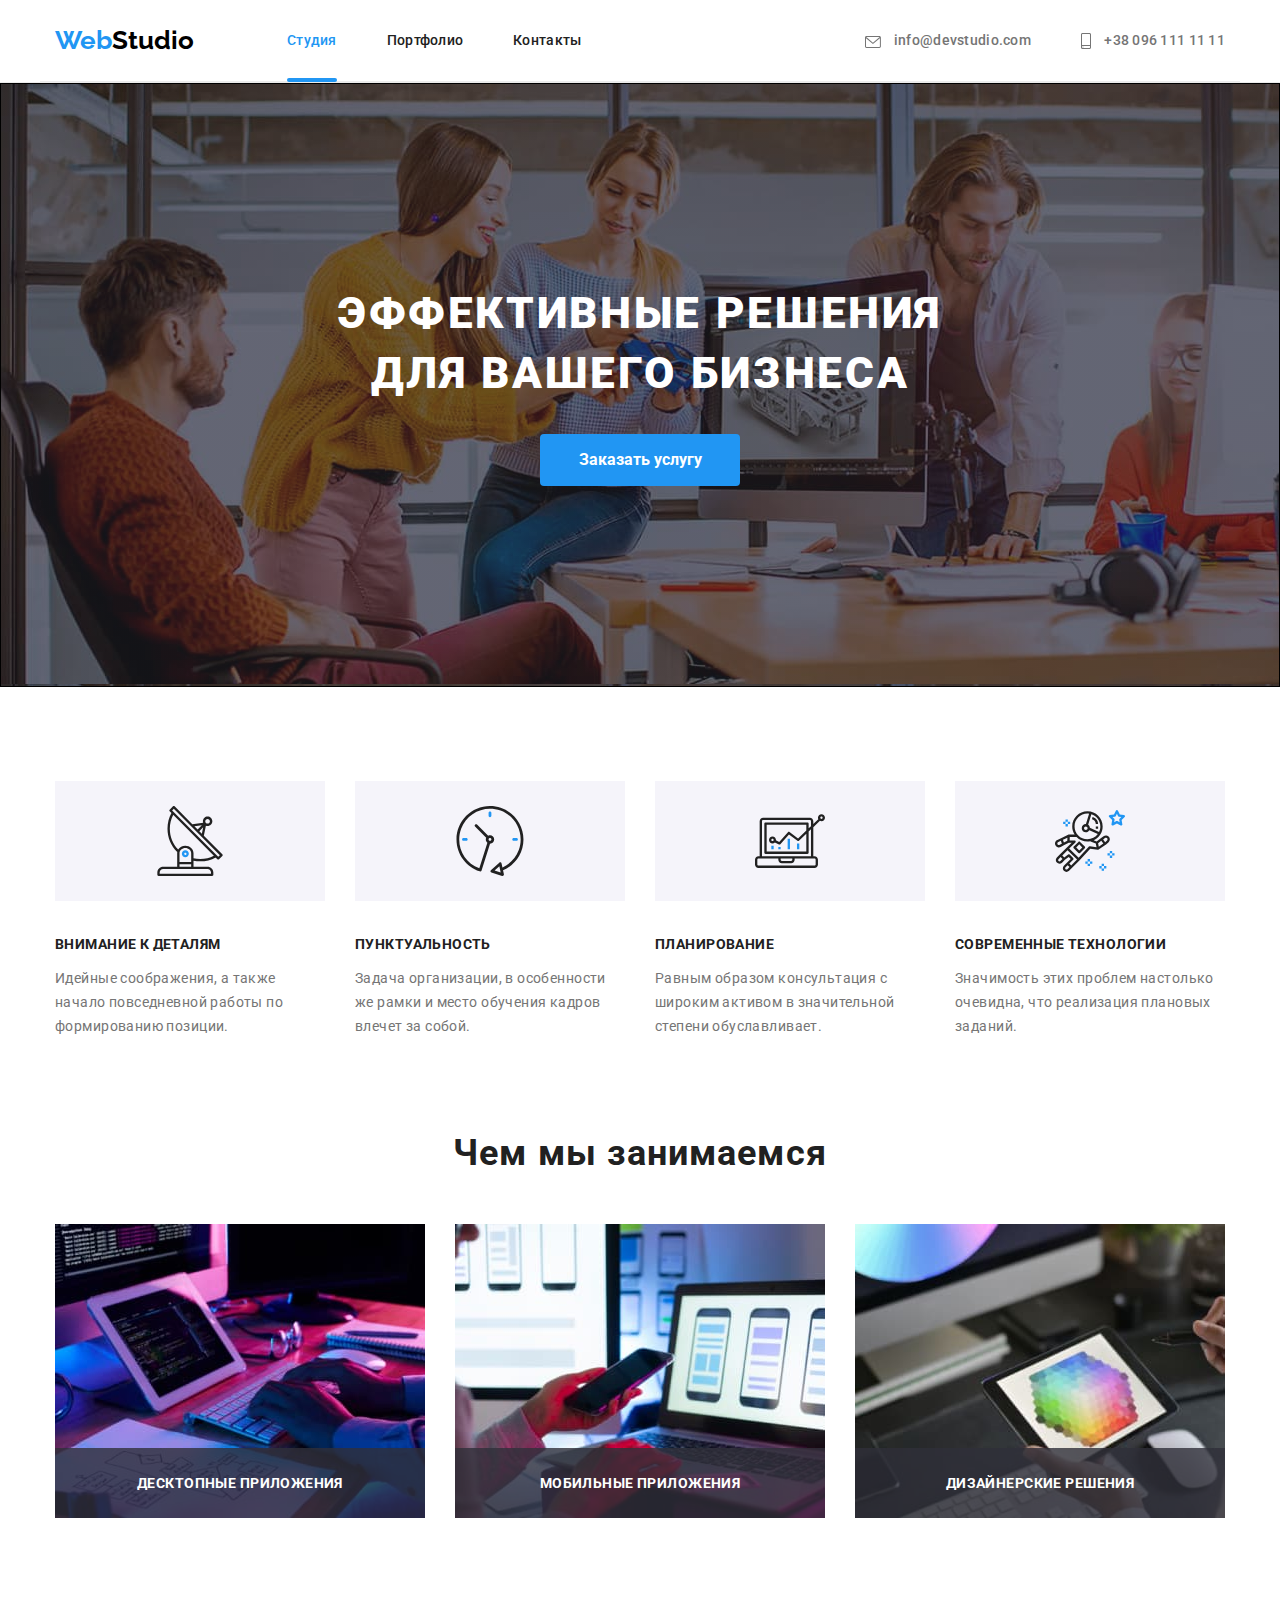
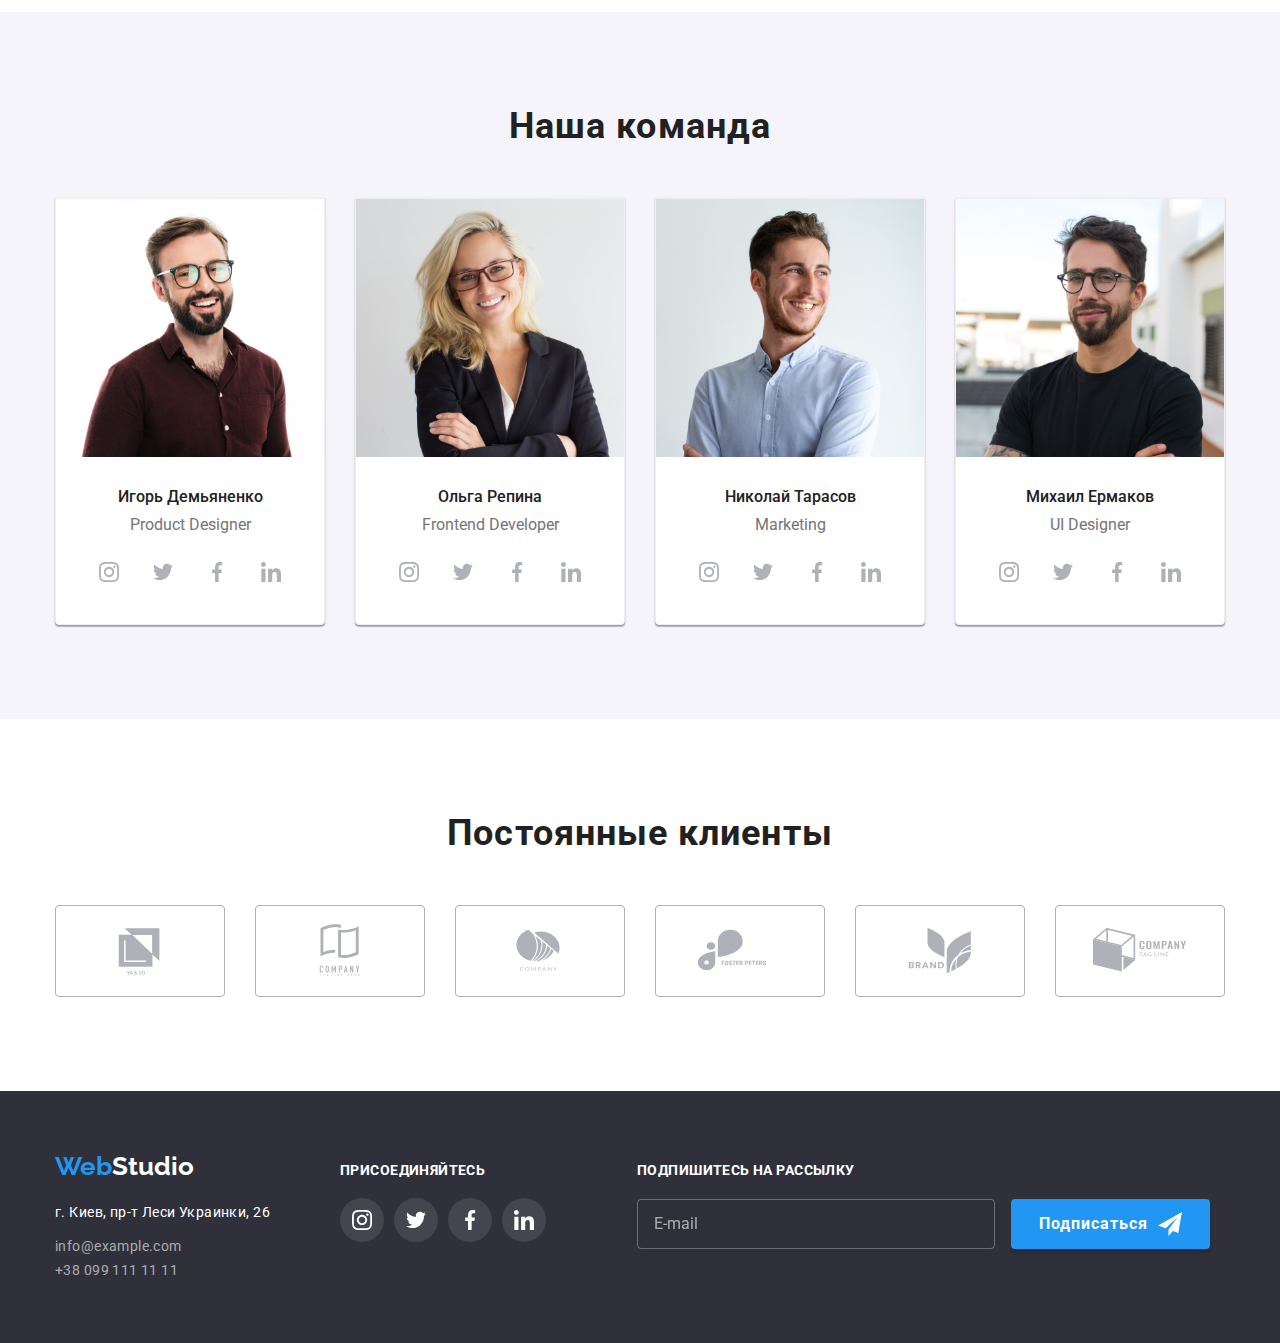
==== commit 7996a400: "hw7" ====
--- a/index.html
+++ b/index.html
@@ -297,44 +297,44 @@
 <div class="container">
 <h2 class="title">Постоянные клиенты</h2>
 <ul class="client-list list">
-    <li class="client-list-item">
-        <a href="" class="client-link link">
-            <svg class="client-icon" width="106" height="60">
+    <li class="client-list__item">
+        <a href="" class="client-list__link link">
+            <svg class="client-list__icon" width="106" height="60">
                 <use href="./image/sprite.svg#icon-client1"></use>
             </svg>
         </a>
     </li>
-    <li class="client-list-item">
-        <a href="" class="client-link link">
-            <svg class="client-icon" width="106" height="60">
+    <li class="client-list__item">
+        <a href="" class="client-list__link link">
+            <svg class="client-list__icon" width="106" height="60">
                 <use href="./image/sprite.svg#icon-client2"></use>
             </svg>
         </a>
     </li>
-    <li class="client-list-item">
-        <a href="" class="client-link link">
-            <svg class="client-icon" width="106" height="60">
+    <li class="client-list__item">
+        <a href="" class="client-list__link link">
+            <svg class="client-list__icon" width="106" height="60">
                 <use href="./image/sprite.svg#icon-client3"></use>
             </svg>
         </a>
     </li>
-    <li class="client-list-item">
-        <a href="" class="client-link link">
-            <svg class="client-icon" width="106" height="60">
+    <li class="client-list__item">
+        <a href="" class="client-list__link link">
+            <svg class="client-list__icon" width="106" height="60">
                 <use href="./image/sprite.svg#icon-client4"></use>
             </svg>
         </a>
     </li>
-    <li class="client-list-item">
-        <a href="" class="client-link link">
-            <svg class="client-icon" width="106" height="60">
+    <li class="client-list__item">
+        <a href="" class="client-list__link link">
+            <svg class="client-list__icon" width="106" height="60">
                 <use href="./image/sprite.svg#icon-client5"></use>
             </svg>
         </a>
     </li>
-    <li class="client-list-item">
-        <a href="" class="client-link link">
-            <svg class="client-icon" width="106" height="60">
+    <li class="client-list__item">
+        <a href="" class="client-list__link link">
+            <svg class="client-list__icon" width="106" height="60">
                 <use href="./image/sprite.svg#icon-client6"></use>
             </svg>
         </a>
@@ -457,17 +457,17 @@
                     <textarea name="modal-comment" id="comment" placeholder="Введите текст" class="modal-form-field__comment"></textarea>
                 </div>
             
-                <div class="modal-check">
-                    <input type="checkbox" id="check" name="policy" class=" visually-hidden modal-check__checkbox">
-                    <label for="check" class="modal-check__label">
-                        <span class="modal-check__icon">
+                <div class="modal-form-field">
+                    <input type="checkbox" id="check" name="policy" class=" visually-hidden checkbox">
+                    <label for="check" class="modal-form-field__check-label">
+                        <span class="modal-form-field__check-icon">
                             <svg class="" width="11" height="8">
                                 <use href="./image/sprite.svg#icon-check"></use>
                             </svg>
                         </span>Соглашаюсь с рассылкой и принимаю <a href="" class="check-color">Условия договора</a></label>
                 </div>
             
-                <button type="submit" class="btn modal-form__form-btn">Отправить</button>
+                <button type="submit" class="btn form-btn">Отправить</button>
             
             </form>
         </div>
--- a/css/main.min.css
+++ b/css/main.min.css
@@ -1,2 +1,2 @@
-:root{--primary-text-color: #757575;--title-text-color: #212121;--accent-color: #2196f3;--primary-white-color: #ffff;--primary-bg-color: #f5f4fa}p,h1,h2,h3,h4,h5,h6{margin-top:0;margin-bottom:0}ul{margin-top:0;margin-bottom:0;padding-left:0}body{font-family:"Roboto", sans-serif;color:#dbd1d1}.list{padding:0;margin-top:0;margin-bottom:0;list-style:none}.link{text-decoration:none}.page{color:var(--primary-text-color)}img{display:block;max-width:100%}.visually-hidden{position:absolute;width:1px;height:1px;margin:-1px;padding:0;overflow:hidden;border:0;clip:rect(0 0 0 0)}.container{margin:0 auto;width:1200px;padding-left:15px;padding-right:15px}.hero__button{align-items:center;border:1px solid transparent;text-align:center;min-width:200px;padding:10px 32px;border-radius:4px;font-weight:700;font-size:16px;line-height:1.87;background-color:var(--accent-color);color:#ffffff;transition:background-color 250ms cubic-bezier(0.4, 0, 0.2, 1)}.hero__button:hover,.hero__button:focus{background-color:#188ce8}.section{padding-top:94px;padding-bottom:94px}.title{margin-top:0;margin-bottom:50px;font-weight:700;font-size:36px;line-height:1, 66;text-align:center;letter-spacing:0.03em;color:var(--title-text-color)}.header{background-color:#fff;border-bottom:1px solid #ececec}.header .container{display:flex}.header-nav{display:flex;align-items:center}.header-list{display:flex}.header-list:hover,.header-list:focus{color:var(--accent-color)}.header-list__nav-item{position:relative;margin-right:50px}.header-list__nav-item:last-child{margin:0}.header-list__nav-item:last-child .current::after{content:"";position:absolute;display:flex;justify-content:center;bottom:-1px;left:0px;width:100%;height:4px;background-color:var(--accent-color);border-radius:2px}.header-list__link{font-weight:500;font-size:14px;line-height:1.19;letter-spacing:0.02em;display:block;padding-top:32px;padding-bottom:32px;color:var(--title-text-color);transition:color 250ms cubic-bezier(0.4, 0, 0.2, 1)}.header-list__link:hover,.header-list__link:focus{color:var(--accent-color)}.current{color:var(--accent-color)}.header-list__nav-item .current::after{content:"";position:absolute;display:flex;justify-content:center;bottom:-1px;left:0px;width:100%;height:4px;background-color:var(--accent-color);border-radius:2px}.contact-list{margin-left:auto;display:flex;display:flex;align-items:center;transition:color var(--time-aniamtion) var(--cubic-bezier)}.contact-list:hover,.contact-list:focus{color:var(--accent-color)}.contact-list__item{margin-right:50px}.contact-list__item:last-child{margin:0}.contact-list__link{display:block;padding-top:32px;padding-bottom:32px;margin:0;font-weight:500;font-size:14px;line-height:1.19;letter-spacing:0.02em;color:var(--primary-text-color);transition:color 250ms cubic-bezier(0.4, 0, 0.2, 1)}.contact-list__link:hover .contact-list__icon,.contact-list__link:focus .contact-list__icon{fill:var(--accent-color)}.contact-list :hover,.contact-list :focus{color:var(--accent-color)}.contact-list__icon{vertical-align:middle;margin-right:10px;fill:var(--primary-text-color);transition:fill 250ms cubic-bezier(0.4, 0, 0.2, 1)}.contact-list__item:hover .contact-list__icon,.contact-list__item:focus .contact-list__icon{fill:var(--accent-color)}.site__logo{font-family:Raleway;font-weight:700;font-size:26px;line-height:1.19}.site__logo--right{color:#000000;margin-right:93px}.site__logo--bright{color:var(--accent-color)}.site__logo--bottom{display:block;margin-bottom:20px;color:#ffffff}.hero{max-width:1600px;padding-bottom:200px;padding-top:200px;background-repeat:no-repeat;background-position:center;background:#c4c4c4;border:1px solid #000000;margin:auto;text-align:center;background-image:linear-gradient(rgba(47,48,58,0.4), rgba(47,48,58,0.4)),url("../image/herobackground.jpg")}.hero__title{margin-bottom:30px;font-size:44px;font-weight:900;line-height:1.36;letter-spacing:.06em;color:#ffff}.benefits{padding-top:94px}.benefits-list{display:flex;justify-content:space-between;padding-left:0}.benefits-list__item{margin-right:30px;width:270px}.benefits-list__title{padding-top:0;margin-bottom:10px;font-weight:bold;font-size:14px;line-height:1.9;letter-spacing:0.03em;text-transform:uppercase;color:var(--title-text-color)}.benefits-list__item:last-child{margin-right:0}.benefits-list__icon-box{width:100%;height:100%;display:flex;justify-content:center;align-items:center;height:120px;width:270px;margin-bottom:30px;background-color:var(--primary-bg-color)}.benefits-list__content{font-size:14px;line-height:1.7;letter-spacing:0.03em;color:var(--primary-text-color)}.work{margin-top:0}.work-image{display:flex}.work-image__item{position:relative;width:370px;margin-right:30px}.work-image__item:last-child{margin-right:0}.work-image__title{position:absolute;display:flex;justify-content:center;align-items:center;bottom:0;width:100%;height:70px;background:rgba(47,48,58,0.8)}.work-image__title::after{display:flex;justify-content:center}.work-image__text{font-size:14px;font-weight:700;line-height:.87;letter-spacing:.03em;text-transform:uppercase;color:#ffffff}.team{display:flex;background-color:#f5f4fa}.team__name{padding-top:30px;padding-bottom:30px}.team__title{margin-bottom:10px;text-align:center;font-weight:500;font-size:16px;line-height:1.19;color:var(--title-text-color)}.team__title-eng{text-align:center;margin-bottom:16px}.team__item{width:270px;margin-right:30px;border:1px solid #eeeeee;background-color:#ffffff;border-bottom-left-radius:4px;border-bottom-right-radius:4px;box-shadow:0px 1px 3px rgba(0,0,0,0.12),0px 1px 1px rgba(0,0,0,0.14),0px 2px 1px rgba(0,0,0,0.2)}.team__item:last-child{margin-right:0}.socials-list__item{width:44px;height:44px;margin-right:10px}.socials-list__item:last-child{margin-right:0}.socials-list{display:flex;justify-content:center}.socials-list__link{width:100%;height:100%;display:flex;align-items:center;justify-content:center;border-radius:50%;transition:background-color 250ms cubic-bezier(0.4, 0, 0.2, 1)}.socials-list__link:hover,.socials-list__link:focus{background-color:var(--accent-color)}.socials-list__link--light{background-color:#ffffff}.socials-list__link--dark{background-color:rgba(255,255,255,0.1)}.socials-list__icon{transition:fill 250ms cubic-bezier(0.4, 0, 0.2, 1)}.socials-list__link:hover .socials-list__icon,.socials-list__link:focus .socials-list__icon{fill:#ffffff}.socials-list__icon--dark{fill:#afb1b8}.socials-list__icon--light{fill:#ffffff}.footer-socials-box{margin-right:91px}.footer-socials-title{margin-bottom:20px;font-weight:bold;font-size:14px;line-height:16px;letter-spacing:0.03em;text-transform:uppercase;color:#ffffff}.client-list{display:flex;justify-content:center}.client-list-item{border:1px solid #afb1b8;border-radius:4px;width:170px;height:92px;margin-right:30px;transition:border-color 250ms cubic-bezier(0.4, 0, 0.2, 1)}.client-list-item:hover,.client-list-item:focus{border-color:var(--accent-color)}.client-list-item:last-child{margin-right:0}.client-link{width:100%;height:100%;display:flex;align-items:center;justify-content:center}.client-link:hover,.client-link:focus{color:var(--title-text-color)}.client-icon{fill:#afb1b8;transition:fill 250ms cubic-bezier(0.4, 0, 0.2, 1)}.client-link:hover .client-icon,.client-link:focus .client-icon{fill:var(--accent-color)}.footer{background-color:#2f303a;padding-top:60px;padding-bottom:60px}.address-map{display:block;margin-bottom:10px;font-size:14px;line-height:1.71;font-style:normal;color:#ffffff;letter-spacing:0.03em}.address-link-mail{margin-bottom:10px;font-size:14px;line-height:1.71;font-style:normal;color:rgba(255,255,255,0.6);transition:color 250ms cubic-bezier(0.4, 0, 0.2, 1);letter-spacing:0.03em}.address-link-mail:hover,.address-link-mail:focus{color:var(--accent-color)}.address-link-tel{font-size:14px;line-height:1.71;font-style:normal;color:rgba(255,255,255,0.6);transition:color 250ms cubic-bezier(0.4, 0, 0.2, 1);letter-spacing:0.03em}.address-link-tel:hover,.address-link-tel:focus{color:var(--accent-color)}.footer-container{display:flex;align-items:baseline}.footer-contact{margin-right:70px}.subscribe__title{font-weight:700;font-size:14px;line-height:1.14;letter-spacing:0.03em;text-transform:uppercase;color:#ffffff}.subscribe__form{margin-top:20px}.subscribe__input{width:358px;height:50px;color:var(--accent-color);border:1px solid rgba(255,255,255,0.3);background-color:transparent;filter:drop-shadow(0px 4px 4px rgba(0,0,0,0.15));border-radius:4px;padding:15px 16px;margin-right:12px}.subscribe__input::placeholder{font-weight:400;font-size:16px;line-height:1.25;color:rgba(255,255,255,0.6)}.subscribe__button{background-color:var(--accent-color);box-shadow:0px 4px 4px rgba(0,0,0,0.15);border-radius:4px;padding:10px 28px;font-family:"Roboto", sans-serif;font-weight:700;font-size:16px;line-height:1.88;text-align:center;letter-spacing:0.06em;color:#ffffff;cursor:pointer;display:inline-flex;justify-content:center;align-items:center;transition:background-color 250ms cubic-bezier(0.4, 0, 0.2, 1);border:0}.subscribe__button:hover,.subscribe__button:focus{background-color:#188ce8}.subscribe__icon{margin-left:10px;fill:#ffffff}.portfolio-container{width:1200px;padding-left:15px;padding-right:15px;margin-left:auto;margin-right:auto}.portfolio{margin:0;padding:0;list-style:none;display:flex;flex-wrap:wrap;margin-left:-30px;margin-top:-30px}.portfolio-item{display:block;box-sizing:border-box;flex-basis:calc(100% / 3 - 30px);margin-left:30px;margin-top:30px}.cards-thumb{position:relative;overflow:hidden}.card-overlay{top:0;left:0;width:100%;height:100%;padding:63px 24px;position:absolute;background-color:rgba(33,150,243,0.9);font-size:18px;line-height:1.56;letter-spacing:0.03em;color:#ffffff;transform:translateY(100%);transition:transform 250ms cubic-bezier(0.4, 0, 0.2, 1)}.portfolio-link:hover .card-overlay,.portfolio-link:focus .card-overlay{transform:translateY(0%)}.portfolio-link{display:block;transition:box-shadow 250ms cubic-bezier(0.4, 0, 0.2, 1)}.portfolio-link:hover,.portfolio-link:focus{box-shadow:0px 1px 1px rgba(0,0,0,0.12),0px 4px 4px rgba(0,0,0,0.06),1px 4px 6px rgba(0,0,0,0.16)}.portfolio-link:hover .card-overlay,.portfolio-link:focus .card-overlay{transform:translateY(0%)}.portfolio-card{background-color:#ffffff;padding-left:20px;padding-right:20px;padding-top:24px;padding-bottom:24px;border-right:1px solid #eeeeee;border-left:1px solid #eeeeee;border-bottom:1px solid #eeeeee}.portfolio-title{margin-bottom:4px;font-size:18px;font-weight:700;line-height:2;letter-spacing:.06em;color:var(--title-text-color)}.portfolio-text{color:var(--primary-text-color)}.button-list{display:flex;justify-content:center;margin-bottom:50px}.btn-item{margin-right:8px}.btn-item:last-child{margin-right:0}.button-item{font-weight:500;font-size:16px;line-height:1.62;border-radius:4px;background-color:#f5f4fa;border:1px solid #eeeeee;color:var(--title-text-color);cursor:pointer;transition:color 250ms cubic-bezier(0.4, 0, 0.2, 1),background-color 250ms cubic-bezier(0.4, 0, 0.2, 1),box-shadow 250ms cubic-bezier(0.4, 0, 0.2, 1)}.button-item:hover,.button-item:focus{color:#ffffff;background-color:var(--accent-color);box-shadow:0px 3px 1px rgba(0,0,0,0.1),0px 1px 2px rgba(0,0,0,0.08),0px 2px 2px rgba(0,0,0,0.12)}.backdrop{position:fixed;top:0;left:0;width:100vw;height:100vh;background-color:rgba(0,0,0,0.2);transition:opacity 250ms cubic-bezier(0.4, 0, 0.2, 1)}.backdrop.is-hidden{visibility:hidden;pointer-events:none;opacity:0}.backdrop.is-hidden .modal{transform:scale(0.8) translate(-50%, -50%)}.modal{position:absolute;width:520px;min-height:580px;background-color:#ffffff;border-radius:5px;left:50%;top:50%;transform:translate(-50%, -50%);padding:40px}.modal__close-btn{width:30px;height:30px;border:1px solid rgba(0,0,0,0.1);background-color:unset;cursor:pointer;border-radius:50%;position:absolute;right:8px;top:8px;position:absolute;right:8px;top:8px;display:flex;align-items:center;justify-content:center;transition:fill 2500ms cubic-bezier(0.4, 0, 0.2, 1)}.modal__close-btn:hover .modal-close-icon,.modal__close-btn:focus .modal-close-icon{fill:var(--accent-color)}.modal__close-icon{transition:fill 250ms cubic-bezier(0.4, 0, 0.2, 1)}.modal__close-btn:hover .modal__close-icon,.modal__close-btn:focus .modal__close-icon{fill:var(--accent-color)}.modal__close-btn .modal-form__title{font-size:20px;text-align:center;color:var(--title-text-color);display:block;margin-bottom:20px}.modal-form__title{font-size:20px;text-align:center;color:var(--title-text-color);display:block;margin-bottom:20px}.modal-form-field{margin-bottom:15px;cursor:pointer}.modal-form-field__label{font-size:12px;color:var(--primary-text-color);display:block;margin-bottom:4px}.input-wrap{display:flex;justify-content:center;position:relative}.modal-form-field__input{width:100%;height:40px;border:1px solid rgba(33,33,33,0.2);border-radius:4px;padding-left:40px;cursor:pointer}.modal-form-field__input:hover,.modal-form-field__input:focus{border-color:var(--accent-color);outline:none}.modal-form-field__icon{position:absolute;left:12px;top:50%;transform:translateY(-50%)}.modal-form-field__input:hover+.modal-form-field__icon,.modal-form-field__input:focus+.modal-form-field__icon{fill:var(--accent-color)}.modal-form-field__comment{width:100%;height:120px;border:1px solid rgba(33,33,33,0.2);border-radius:4px;padding-left:16px;padding-top:12px;resize:none;cursor:pointer}.modal-form-field__comment::placeholder{font-size:12px}.modal-form-field__comment:hover,.modal-form-field__comment:focus{border-color:var(--accent-color);outline:none}.modal-check__label{font-size:14px;line-height:1.71;letter-spacing:0.03em;display:flex;align-items:center}.check-color{margin-left:5px;color:var(--accent-color)}.modal-check__icon{width:15px;height:15px;border:2px solid #000000;border-radius:2px;margin-right:5px;display:flex;justify-content:center;align-items:center;transition:border-color 250ms cubic-bezier(0.4, 0, 0.2, 1)}.modal-check__checkbox:checked+.modal-check__label>.modal-check__icon{background:var(--accent-color);border:transparent}.modal-form__form-btn{font-weight:400;font-size:16px;height:50px;text-align:center;letter-spacing:0.06em;cursor:pointer;border:0;padding:10px 55px;color:#ffffff;background:#188ce8;box-shadow:0px 4px 4px rgba(0,0,0,0.15);border-radius:4px;margin:0 auto;display:block;transition:border-color 250ms cubic-bezier(0.4, 0, 0.2, 1)}
+:root{--primary-text-color: #757575;--title-text-color: #212121;--accent-color: #2196f3;--primary-white-color: #ffff;--primary-bg-color: #f5f4fa}p,h1,h2,h3,h4,h5,h6{margin-top:0;margin-bottom:0}ul{margin-top:0;margin-bottom:0;padding-left:0}body{font-family:"Roboto", sans-serif;color:#dbd1d1}.list{padding:0;margin-top:0;margin-bottom:0;list-style:none}.link{text-decoration:none}.page{color:var(--primary-text-color)}img{display:block;max-width:100%}.visually-hidden{position:absolute;width:1px;height:1px;margin:-1px;padding:0;overflow:hidden;border:0;clip:rect(0 0 0 0)}.container{margin:0 auto;width:1200px;padding-left:15px;padding-right:15px}.hero__button{align-items:center;border:1px solid transparent;text-align:center;min-width:200px;padding:10px 32px;border-radius:4px;font-weight:700;font-size:16px;line-height:1.87;background-color:var(--accent-color);color:#ffffff;transition:background-color 250ms cubic-bezier(0.4, 0, 0.2, 1)}.hero__button:hover,.hero__button:focus{background-color:#188ce8}.section{padding-top:94px;padding-bottom:94px}.title{margin-top:0;margin-bottom:50px;font-weight:700;font-size:36px;line-height:1, 66;text-align:center;letter-spacing:0.03em;color:var(--title-text-color)}.header{background-color:#fff;border-bottom:1px solid #ececec}.header .container{display:flex}.header-nav{display:flex;align-items:center}.header-list{display:flex}.header-list:hover,.header-list:focus{color:var(--accent-color)}.header-list__nav-item{position:relative;margin-right:50px}.header-list__nav-item:last-child{margin:0}.header-list__nav-item:last-child .current::after{content:"";position:absolute;display:flex;justify-content:center;bottom:-1px;left:0px;width:100%;height:4px;background-color:var(--accent-color);border-radius:2px}.header-list__link{font-weight:500;font-size:14px;line-height:1.19;letter-spacing:0.02em;display:block;padding-top:32px;padding-bottom:32px;color:var(--title-text-color);transition:color 250ms cubic-bezier(0.4, 0, 0.2, 1)}.header-list__link:hover,.header-list__link:focus{color:var(--accent-color)}.current{color:var(--accent-color)}.header-list__nav-item .current::after{content:"";position:absolute;display:flex;justify-content:center;bottom:-1px;left:0px;width:100%;height:4px;background-color:var(--accent-color);border-radius:2px}.contact-list{margin-left:auto;display:flex;display:flex;align-items:center;transition:color var(--time-aniamtion) var(--cubic-bezier)}.contact-list:hover,.contact-list:focus{color:var(--accent-color)}.contact-list__item{margin-right:50px}.contact-list__item:last-child{margin:0}.contact-list__link{display:block;padding-top:32px;padding-bottom:32px;margin:0;font-weight:500;font-size:14px;line-height:1.19;letter-spacing:0.02em;color:var(--primary-text-color);transition:color 250ms cubic-bezier(0.4, 0, 0.2, 1)}.contact-list__link:hover .contact-list__icon,.contact-list__link:focus .contact-list__icon{fill:var(--accent-color)}.contact-list :hover,.contact-list :focus{color:var(--accent-color)}.contact-list__icon{vertical-align:middle;margin-right:10px;fill:var(--primary-text-color);transition:fill 250ms cubic-bezier(0.4, 0, 0.2, 1)}.contact-list__item:hover .contact-list__icon,.contact-list__item:focus .contact-list__icon{fill:var(--accent-color)}.site__logo{font-family:Raleway;font-weight:700;font-size:26px;line-height:1.19}.site__logo--right{color:#000000;margin-right:93px}.site__logo--bright{color:var(--accent-color)}.site__logo--bottom{display:block;margin-bottom:20px;color:#ffffff}.hero{max-width:1600px;padding-bottom:200px;padding-top:200px;background-repeat:no-repeat;background-position:center;background:#c4c4c4;border:1px solid #000000;margin:auto;text-align:center;background-image:linear-gradient(rgba(47,48,58,0.4), rgba(47,48,58,0.4)),url("../image/herobackground.jpg")}.hero__title{margin-bottom:30px;margin-bottom:30px;text-transform:uppercase;font-size:44px;font-weight:900;line-height:1.36;letter-spacing:.06em;color:#ffff}.benefits{padding-top:94px}.benefits-list{display:flex;justify-content:space-between;padding-left:0}.benefits-list__item{margin-right:30px;width:270px}.benefits-list__title{padding-top:0;margin-bottom:10px;font-weight:bold;font-size:14px;line-height:1.9;letter-spacing:0.03em;text-transform:uppercase;color:var(--title-text-color)}.benefits-list__item:last-child{margin-right:0}.benefits-list__icon-box{width:100%;height:100%;display:flex;justify-content:center;align-items:center;height:120px;width:270px;margin-bottom:30px;background-color:var(--primary-bg-color)}.benefits-list__content{font-size:14px;line-height:1.7;letter-spacing:0.03em;color:var(--primary-text-color)}.work{margin-top:0}.work-image{display:flex}.work-image__item{position:relative;width:370px;margin-right:30px}.work-image__item:last-child{margin-right:0}.work-image__title{position:absolute;display:flex;justify-content:center;align-items:center;bottom:0;width:100%;height:70px;background:rgba(47,48,58,0.8)}.work-image__title::after{display:flex;justify-content:center}.work-image__text{font-size:14px;font-weight:700;line-height:.87;letter-spacing:.03em;text-transform:uppercase;color:#ffffff}.team{display:flex;background-color:#f5f4fa}.team__name{padding-top:30px;padding-bottom:30px}.team__title{margin-bottom:10px;text-align:center;font-weight:500;font-size:16px;line-height:1.19;color:var(--title-text-color)}.team__title-eng{text-align:center;margin-bottom:16px}.team__item{width:270px;margin-right:30px;border:1px solid #eeeeee;background-color:#ffffff;border-bottom-left-radius:4px;border-bottom-right-radius:4px;box-shadow:0px 1px 3px rgba(0,0,0,0.12),0px 1px 1px rgba(0,0,0,0.14),0px 2px 1px rgba(0,0,0,0.2)}.team__item:last-child{margin-right:0}.socials-list__item{width:44px;height:44px;margin-right:10px}.socials-list__item:last-child{margin-right:0}.socials-list{display:flex;justify-content:center}.socials-list__link{width:100%;height:100%;display:flex;align-items:center;justify-content:center;border-radius:50%;transition:background-color 250ms cubic-bezier(0.4, 0, 0.2, 1)}.socials-list__link:hover,.socials-list__link:focus{background-color:var(--accent-color)}.socials-list__link--light{background-color:#ffffff}.socials-list__link--dark{background-color:rgba(255,255,255,0.1)}.socials-list__icon{transition:fill 250ms cubic-bezier(0.4, 0, 0.2, 1)}.socials-list__link:hover .socials-list__icon,.socials-list__link:focus .socials-list__icon{fill:#ffffff}.socials-list__icon--dark{fill:#afb1b8}.socials-list__icon--light{fill:#ffffff}.footer-socials-box{margin-right:91px}.footer-socials-title{margin-bottom:20px;font-weight:bold;font-size:14px;line-height:16px;letter-spacing:0.03em;text-transform:uppercase;color:#ffffff}.client-list{display:flex;justify-content:center}.client-list__item{border:1px solid #afb1b8;border-radius:4px;width:170px;height:92px;margin-right:30px;transition:border-color 250ms cubic-bezier(0.4, 0, 0.2, 1)}.client-list__item:hover,.client-list__item:focus{border-color:var(--accent-color)}.client-list__item:last-child{margin-right:0}.client-list__link{width:100%;height:100%;display:flex;align-items:center;justify-content:center}.client-list__link:hover,.client-list__link:focus{color:var(--title-text-color)}.client-list__icon{fill:#afb1b8;transition:fill 250ms cubic-bezier(0.4, 0, 0.2, 1)}.client-list__link:hover .client-list__icon,.client-list__link:focus .client-list__icon{fill:var(--accent-color)}.footer{background-color:#2f303a;padding-top:60px;padding-bottom:60px}.address-map{display:block;margin-bottom:10px;font-size:14px;line-height:1.71;font-style:normal;color:#ffffff;letter-spacing:0.03em}.address-link-mail{margin-bottom:10px;font-size:14px;line-height:1.71;font-style:normal;color:rgba(255,255,255,0.6);transition:color 250ms cubic-bezier(0.4, 0, 0.2, 1);letter-spacing:0.03em}.address-link-mail:hover,.address-link-mail:focus{color:var(--accent-color)}.address-link-tel{font-size:14px;line-height:1.71;font-style:normal;color:rgba(255,255,255,0.6);transition:color 250ms cubic-bezier(0.4, 0, 0.2, 1);letter-spacing:0.03em}.address-link-tel:hover,.address-link-tel:focus{color:var(--accent-color)}.footer-container{display:flex;align-items:baseline}.footer-contact{margin-right:70px}.subscribe__title{font-weight:700;font-size:14px;line-height:1.14;letter-spacing:0.03em;text-transform:uppercase;color:#ffffff}.subscribe__form{margin-top:20px}.subscribe__input{width:358px;height:50px;color:var(--accent-color);border:1px solid rgba(255,255,255,0.3);background-color:transparent;filter:drop-shadow(0px 4px 4px rgba(0,0,0,0.15));border-radius:4px;padding:15px 16px;margin-right:12px}.subscribe__input::placeholder{font-weight:400;font-size:16px;line-height:1.25;color:rgba(255,255,255,0.6)}.subscribe__button{background-color:var(--accent-color);box-shadow:0px 4px 4px rgba(0,0,0,0.15);border-radius:4px;padding:10px 28px;font-family:"Roboto", sans-serif;font-weight:700;font-size:16px;line-height:1.88;text-align:center;letter-spacing:0.06em;color:#ffffff;cursor:pointer;display:inline-flex;justify-content:center;align-items:center;transition:background-color 250ms cubic-bezier(0.4, 0, 0.2, 1);border:0}.subscribe__button:hover,.subscribe__button:focus{background-color:#188ce8}.subscribe__icon{margin-left:10px;fill:#ffffff}.portfolio-container{width:1200px;padding-left:15px;padding-right:15px;margin-left:auto;margin-right:auto}.portfolio{margin:0;padding:0;list-style:none;display:flex;flex-wrap:wrap;margin-left:-30px;margin-top:-30px}.portfolio-item{display:block;box-sizing:border-box;flex-basis:calc(100% / 3 - 30px);margin-left:30px;margin-top:30px}.cards-thumb{position:relative;overflow:hidden}.card-overlay{top:0;left:0;width:100%;height:100%;padding:63px 24px;position:absolute;background-color:rgba(33,150,243,0.9);font-size:18px;line-height:1.56;letter-spacing:0.03em;color:#ffffff;transform:translateY(100%);transition:transform 250ms cubic-bezier(0.4, 0, 0.2, 1)}.portfolio-link:hover .card-overlay,.portfolio-link:focus .card-overlay{transform:translateY(0%)}.portfolio-link{display:block;transition:box-shadow 250ms cubic-bezier(0.4, 0, 0.2, 1)}.portfolio-link:hover,.portfolio-link:focus{box-shadow:0px 1px 1px rgba(0,0,0,0.12),0px 4px 4px rgba(0,0,0,0.06),1px 4px 6px rgba(0,0,0,0.16)}.portfolio-link:hover .card-overlay,.portfolio-link:focus .card-overlay{transform:translateY(0%)}.portfolio-card{background-color:#ffffff;padding-left:20px;padding-right:20px;padding-top:24px;padding-bottom:24px;border-right:1px solid #eeeeee;border-left:1px solid #eeeeee;border-bottom:1px solid #eeeeee}.portfolio-title{margin-bottom:4px;font-size:18px;font-weight:700;line-height:2;letter-spacing:.06em;color:var(--title-text-color)}.portfolio-text{color:var(--primary-text-color)}.button-list{display:flex;justify-content:center;margin-bottom:50px}.btn-item{margin-right:8px}.btn-item:last-child{margin-right:0}.button-item{font-weight:500;font-size:16px;line-height:1.62;border-radius:4px;background-color:#f5f4fa;border:1px solid #eeeeee;color:var(--title-text-color);cursor:pointer;transition:color 250ms cubic-bezier(0.4, 0, 0.2, 1),background-color 250ms cubic-bezier(0.4, 0, 0.2, 1),box-shadow 250ms cubic-bezier(0.4, 0, 0.2, 1)}.button-item:hover,.button-item:focus{color:#ffffff;background-color:var(--accent-color);box-shadow:0px 3px 1px rgba(0,0,0,0.1),0px 1px 2px rgba(0,0,0,0.08),0px 2px 2px rgba(0,0,0,0.12)}.backdrop{position:fixed;top:0;left:0;width:100vw;height:100vh;background-color:rgba(0,0,0,0.2);transition:opacity 250ms cubic-bezier(0.4, 0, 0.2, 1)}.backdrop.is-hidden{visibility:hidden;pointer-events:none;opacity:0}.backdrop.is-hidden .modal{transform:scale(0.8) translate(-50%, -50%)}.modal{position:absolute;width:520px;min-height:580px;background-color:#ffffff;border-radius:5px;left:50%;top:50%;transform:translate(-50%, -50%);padding:40px}.modal__close-btn{width:30px;height:30px;border:1px solid rgba(0,0,0,0.1);background-color:unset;cursor:pointer;border-radius:50%;position:absolute;right:8px;top:8px;position:absolute;right:8px;top:8px;display:flex;align-items:center;justify-content:center;transition:fill 2500ms cubic-bezier(0.4, 0, 0.2, 1)}.modal__close-btn:hover .modal-close-icon,.modal__close-btn:focus .modal-close-icon{fill:var(--accent-color)}.modal__close-icon{transition:fill 250ms cubic-bezier(0.4, 0, 0.2, 1)}.modal__close-btn:hover .modal__close-icon,.modal__close-btn:focus .modal__close-icon{fill:var(--accent-color)}.modal-form__title{font-size:20px;text-align:center;color:var(--title-text-color);display:block;margin-bottom:20px}.modal-form-field{margin-bottom:15px;cursor:pointer}.modal-form-field__label{font-size:12px;color:var(--primary-text-color);display:block;margin-bottom:4px}.input-wrap{display:flex;justify-content:center;position:relative}.modal-form-field__input{width:100%;height:40px;border:1px solid rgba(33,33,33,0.2);border-radius:4px;padding-left:40px;cursor:pointer}.modal-form-field__input:hover,.modal-form-field__input:focus{border-color:var(--accent-color);outline:none}.modal-form-field__icon{position:absolute;left:12px;top:50%;transform:translateY(-50%)}.modal-form-field__input:hover+.modal-form-field__icon,.modal-form-field__input:focus+.modal-form-field__icon{fill:var(--accent-color)}.modal-form-field__comment{width:100%;height:120px;border:1px solid rgba(33,33,33,0.2);border-radius:4px;padding-left:16px;padding-top:12px;resize:none;cursor:pointer}.modal-form-field__comment::placeholder{font-size:12px}.modal-form-field__comment:hover,.modal-form-field__comment:focus{border-color:var(--accent-color);outline:none}.modal-form-field__check-label{font-size:14px;line-height:1.71;letter-spacing:0.03em;display:flex;align-items:center}.check-color{margin-left:5px;color:var(--accent-color)}.modal-form-field__check-icon{width:15px;height:15px;border:2px solid #000000;border-radius:2px;margin-right:5px;display:flex;justify-content:center;align-items:center;transition:border-color 250ms cubic-bezier(0.4, 0, 0.2, 1)}.checkbox:checked+.modal-form-field__check-label>.modal-form-field__check-icon{background:var(--accent-color);border:transparent}.form-btn{font-weight:400;font-size:16px;height:50px;text-align:center;letter-spacing:0.06em;cursor:pointer;border:0;padding:10px 55px;color:#ffffff;background:#188ce8;box-shadow:0px 4px 4px rgba(0,0,0,0.15);border-radius:4px;margin:0 auto;display:block;transition:border-color 250ms cubic-bezier(0.4, 0, 0.2, 1)}
 /*# sourceMappingURL=main.min.css.map */